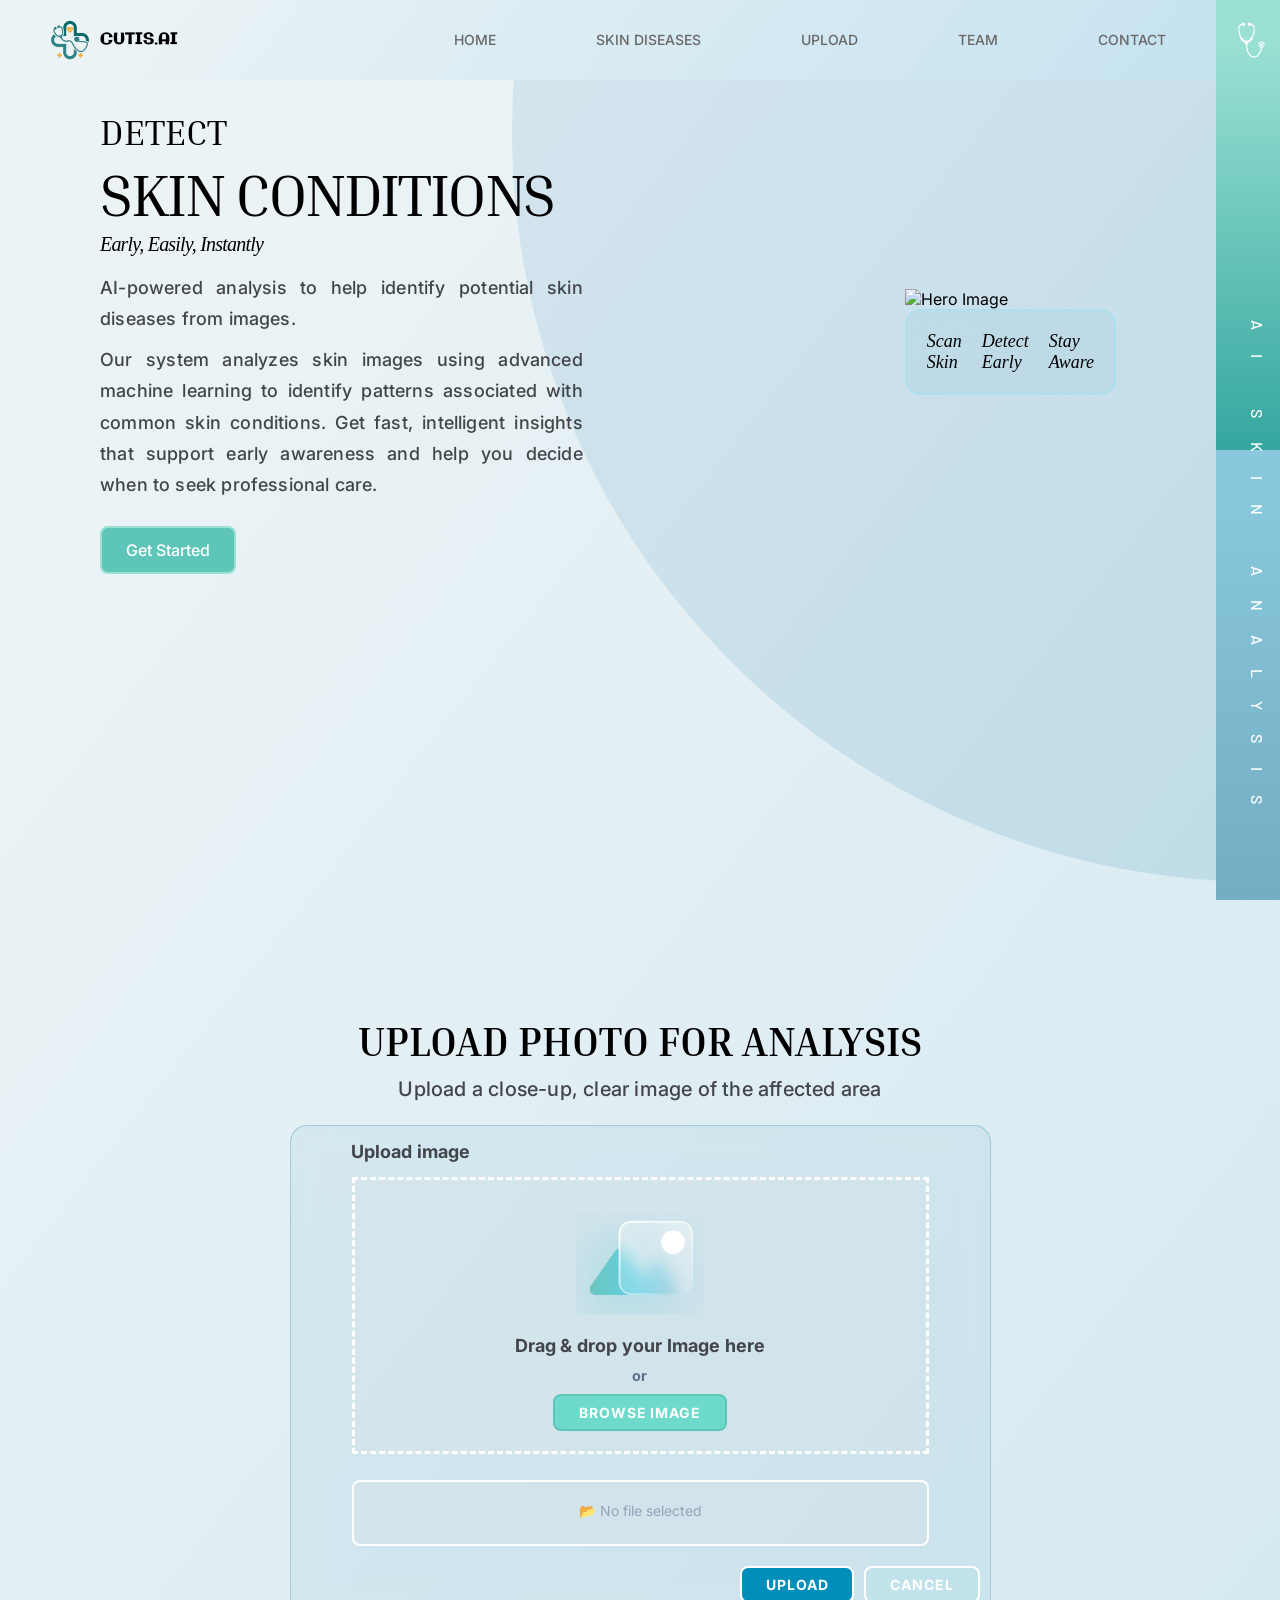
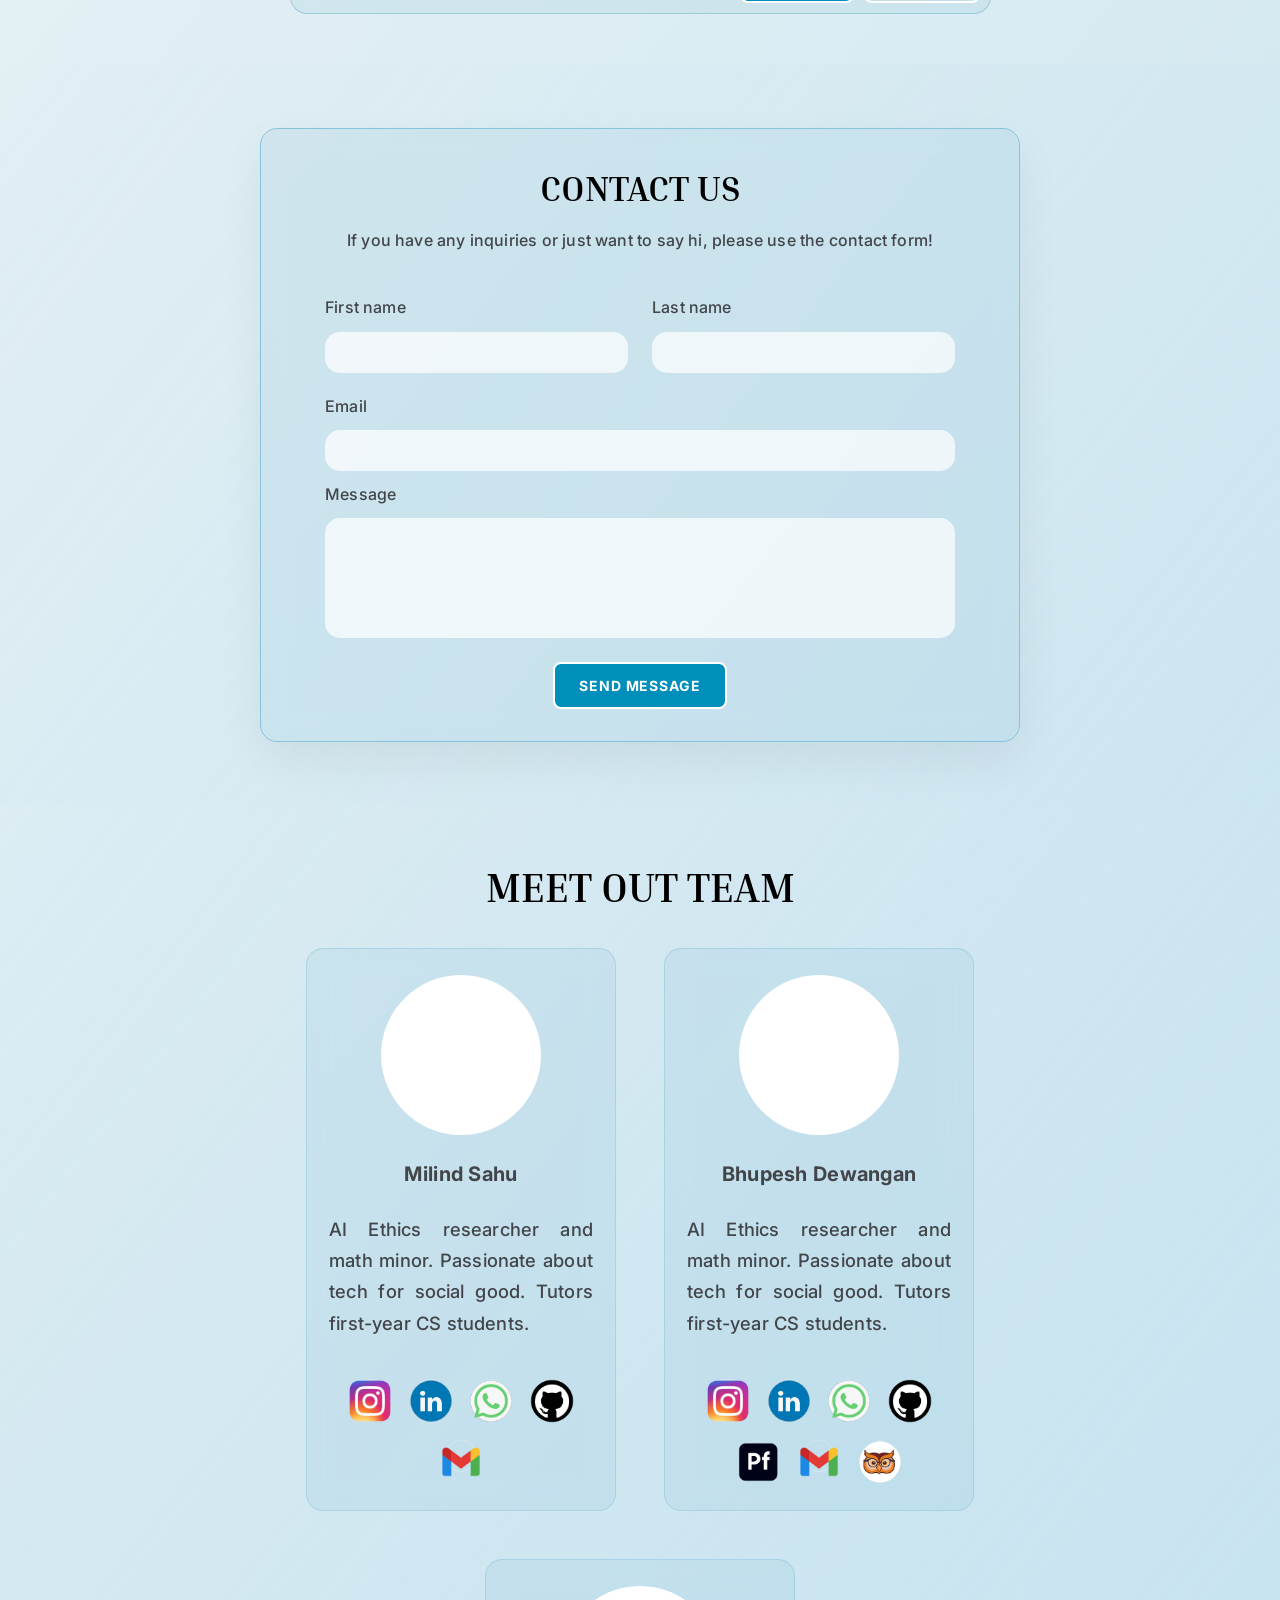
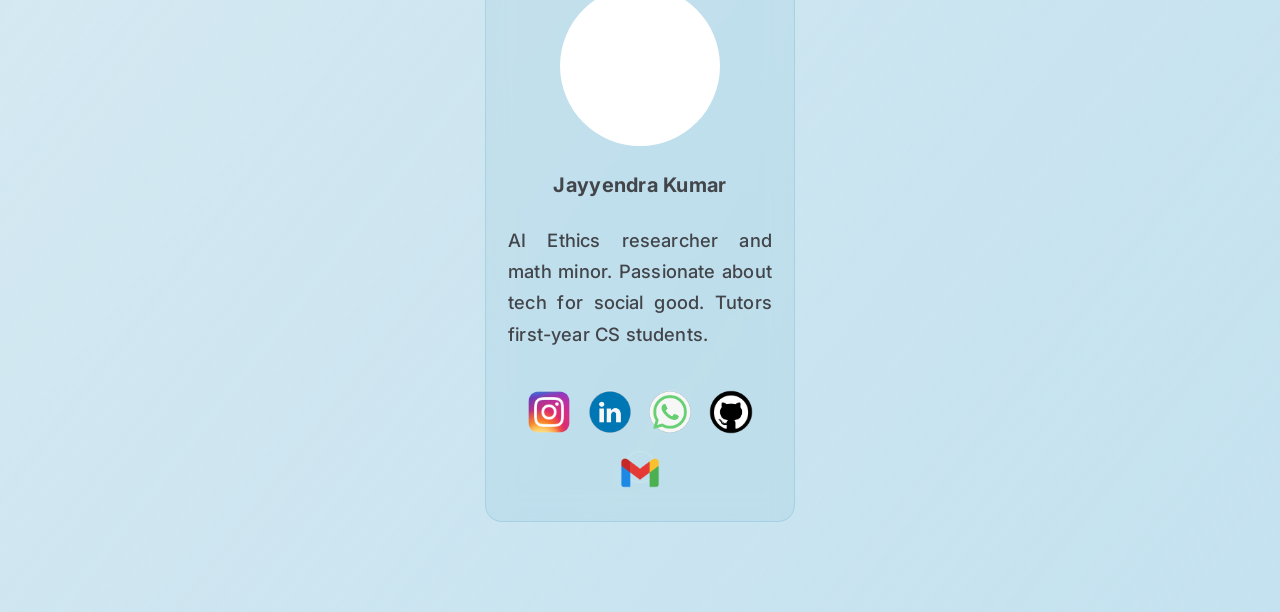
==== index.html @ e3ee4336 "Created Meet-our-Team Section" ====
<!doctype html>
<html lang="en">
  <head>
    <meta charset="UTF-8" />
    <meta name="viewport" content="width=device-width, initial-scale=1.0" />
    <link rel="stylesheet" href="style.css" />
    <link rel="icon" type="image/x-icon" href="images/logo.png" />
    <link rel="preconnect" href="https://fonts.googleapis.com" />
    <link rel="preconnect" href="https://fonts.gstatic.com" crossorigin />
    <link
      href="https://fonts.googleapis.com/css2?family=Barlow:ital,wght@0,100;0,200;0,300;0,400;0,500;0,600;0,700;0,800;0,900;1,100;1,200;1,300;1,400;1,500;1,600;1,700;1,800;1,900&family=Galindo&family=Inria+Serif:ital,wght@0,300;0,400;0,700;1,300;1,400;1,700&family=Inter:ital,opsz,wght@0,14..32,100..900;1,14..32,100..900&display=swap"
      rel="stylesheet"
    />
    <title>CUTIS.AI</title>
  </head>

  <body>
    <div class="bg">
      <div class="circle circle1"></div>
      <div class="circle circle2"></div>
    </div>
    <div class="topbar">
      <div class="logo">
        <img src="images/logo.png" alt="logo" class="logo-image" />
        <span class="title">CUTIS.AI</span>
      </div>
      <div class="nav-links">
        <a href="#">HOME</a>
        <a href="#">SKIN DISEASES</a>
        <a href="#upload">UPLOAD</a>
        <a href="#team">TEAM</a>
        <a href="#contact">CONTACT</a>
      </div>
    </div>
    <div class="hero-container">
      <div class="left">
        <div class="content">
          <div class="left-content">
            <div class="hero-text">
              <h1 class="detect-h1">DETECT</h1>
              <h1 class="skin-h1">SKIN CONDITIONS</h1>
              <p class="tag-line">Early, Easily, Instantly</p>
              <p class="intro-p">
                AI-powered analysis to help identify potential skin diseases
                from images.
              </p>
              <p class="desc-p">
                Our system analyzes skin images using advanced machine learning
                to identify patterns associated with common skin conditions. Get
                fast, intelligent insights that support early awareness and help
                you decide when to seek professional care.
              </p>
            </div>
            <button class="start-btn">Get Started</button>
          </div>
          <div class="content-right">
            <img
              src="images/Hero-Image.png"
              alt="Hero Image"
              class="hero-image"
            />
            <div class="label">
              <span>Scan Skin</span>
              <span>Detect Early</span>
              <span>Stay Aware</span>
            </div>
          </div>
        </div>
      </div>

      <div class="right">
        <div class="right-top"></div>
        <div class="right-bottom"></div>
        <img src="images/Doctors-logo.png" alt="Doctor Logo" />
        <p class="rotated-text">AI SKIN ANALYSIS</p>
      </div>
    </div>

    <div class="upload-box" id="upload">
      <h1>Upload Photo for Analysis</h1>
      <p>Upload a close-up, clear image of the affected area</p>
      <div class="upload-container">
        <div class="upload-text">Upload image</div>
        <div class="drop-zone" id="dropZone">
          <img
            src="images/upload-img-icon.png"
            alt="upload-svg"
            class="upload-img-icon"
          />
          <div class="drop-zone-title">Drag & drop your Image here</div>
          <div class="drop-zone-sub">or</div>
          <button class="browse-button" id="browseBtn" type="button">
            <span> BROWSE IMAGE </span>
          </button>
        </div>

        <!-- Dynamic file list with progress and actions (like File.png 30.07% style) -->
        <div class="file-upload-progress">
          <span class="empty-progress">📂 No files selected</span>
        </div>

        <!-- UPLOAD / CANCEL buttons row -->
        <div class="action-buttons">
          <button class="btn btn-primary" id="uploadBtn">UPLOAD</button>
          <button class="btn btn-secondary" id="cancelBtn">CANCEL</button>
        </div>
      </div>
    </div>

    <!-- Contact Us section -->
    <section class="contact-section" id="contact">
      <div class="contact-card">
        <h1 class="contact-title">CONTACT US</h1>
        <p class="contact-subtitle">
          If you have any inquiries or just want to say hi, please use the
          contact form!
        </p>

        <form class="contact-form">
          <div class="contact-row">
            <div class="contact-field">
              <label for="firstName">First name</label>
              <input
                id="firstName"
                name="firstName"
                type="text"
                autocomplete="given-name"
              />
            </div>
            <div class="contact-field">
              <label for="lastName">Last name</label>
              <input
                id="lastName"
                name="lastName"
                type="text"
                autocomplete="family-name"
              />
            </div>
          </div>

          <div class="contact-field">
            <label for="email">Email</label>
            <input id="email" name="email" type="email" autocomplete="email" />
          </div>

          <div class="contact-field">
            <label for="message">Message</label>
            <textarea id="message" name="message" rows="5"></textarea>
          </div>

          <button type="submit" class="send-message-btn">Send Message</button>
        </form>
      </div>
    </section>

    <!-- Meet Our Team section -->
    <section class="team-section" id="team">
      <h2 class="team-title">MEET OUT TEAM</h2>
      <div class="team-cards">
        <article class="team-card">
          <div class="team-avatar" aria-hidden="true"></div>
          <h3 class="team-name">Milind Sahu</h3>
          <p class="team-desc">
            AI Ethics researcher and math minor. Passionate about tech for
            social good. Tutors first-year CS students.
          </p>
          <div class="team-social-links">
            <a
              class="team-social-link"
              href="https://www.instagram.com/"
              target="_blank"
              rel="noopener noreferrer"
              aria-label="Instagram"
            >
              <img
                src="images/logos/insta.png"
                alt="Instagram Icon"
                class="social-icon"
              />
            </a>
            <a
              class="team-social-link"
              href="https://www.linkedin.com/"
              target="_blank"
              rel="noopener noreferrer"
              aria-label="LinkedIn"
            >
              <img
                src="images/logos/linkedin.png"
                alt="LinkedIn Icon"
                class="social-icon"
              />
            </a>
            <a
              class="team-social-link"
              href="https://example.com/"
              target="_blank"
              rel="noopener noreferrer"
              aria-label="Website"
            >
              <img
                src="images/logos/whatsApp.png"
                alt="whatsApp Icon"
                class="social-icon"
              />
            </a>

            <a
              class="team-social-link"
              href="https://example.com/"
              target="_blank"
              rel="noopener noreferrer"
              aria-label="Website"
            >
              <img
                src="images/logos/github.png"
                alt="GitHub Icon"
                class="social-icon"
              />
            </a>

            <a
              class="team-social-link"
              href="https://example.com/"
              target="_blank"
              rel="noopener noreferrer"
              aria-label="Website"
            >
              <img
                src="images/logos/mail.png"
                alt="Email Icon"
                class="social-icon"
              />
            </a>
          </div>
        </article>

        <article class="team-card">
          <div class="team-avatar" aria-hidden="true"></div>
          <h3 class="team-name">Bhupesh Dewangan</h3>
          <p class="team-desc">
            AI Ethics researcher and math minor. Passionate about tech for
            social good. Tutors first-year CS students.
          </p>
          <div class="team-social-links">
            <a
              class="team-social-link"
              href="https://www.instagram.com/"
              target="_blank"
              rel="noopener noreferrer"
              aria-label="Instagram"
            >
              <img
                src="images/logos/insta.png"
                alt="Instagram Icon"
                class="social-icon"
              />
            </a>
            <a
              class="team-social-link"
              href="https://www.linkedin.com/"
              target="_blank"
              rel="noopener noreferrer"
              aria-label="LinkedIn"
            >
              <img
                src="images/logos/linkedin.png"
                alt="LinkedIn Icon"
                class="social-icon"
              />
            </a>
            <a
              class="team-social-link"
              href="https://example.com/"
              target="_blank"
              rel="noopener noreferrer"
              aria-label="Website"
            >
              <img
                src="images/logos/whatsApp.png"
                alt="whatsApp Icon"
                class="social-icon"
              />
            </a>

            <a
              class="team-social-link"
              href="https://example.com/"
              target="_blank"
              rel="noopener noreferrer"
              aria-label="Website"
            >
              <img
                src="images/logos/github.png"
                alt="GitHub Icon"
                class="social-icon"
              />
            </a>

            <a
              class="team-social-link"
              href="https://example.com/"
              target="_blank"
              rel="noopener noreferrer"
              aria-label="Website"
            >
              <img
                src="images/logos/portfolio.png"
                alt="Email Icon"
                class="social-icon"
              />
            </a>

            <a
              class="team-social-link"
              href="https://example.com/"
              target="_blank"
              rel="noopener noreferrer"
              aria-label="Website"
            >
              <img
                src="images/logos/mail.png"
                alt="Email Icon"
                class="social-icon"
              />
            </a>

            <a
              class="team-social-link"
              href="https://example.com/"
              target="_blank"
              rel="noopener noreferrer"
              aria-label="Website"
            >
              <img
                src="images/logos/Codolio.png"
                alt="Email Icon"
                class="social-icon"
              />
            </a>
          </div>
        </article>

        <article class="team-card">
          <div class="team-avatar" aria-hidden="true"></div>
          <h3 class="team-name">Jayyendra Kumar</h3>
          <p class="team-desc">
            AI Ethics researcher and math minor. Passionate about tech for
            social good. Tutors first-year CS students.
          </p>
          <div class="team-social-links">
            <a
              class="team-social-link"
              href="https://www.instagram.com/"
              target="_blank"
              rel="noopener noreferrer"
              aria-label="Instagram"
            >
              <img
                src="images/logos/insta.png"
                alt="Instagram Icon"
                class="social-icon"
              />
            </a>
            <a
              class="team-social-link"
              href="https://www.linkedin.com/"
              target="_blank"
              rel="noopener noreferrer"
              aria-label="LinkedIn"
            >
              <img
                src="images/logos/linkedin.png"
                alt="LinkedIn Icon"
                class="social-icon"
              />
            </a>
            <a
              class="team-social-link"
              href="https://example.com/"
              target="_blank"
              rel="noopener noreferrer"
              aria-label="Website"
            >
              <img
                src="images/logos/whatsApp.png"
                alt="whatsApp Icon"
                class="social-icon"
              />
            </a>

            <a
              class="team-social-link"
              href="https://example.com/"
              target="_blank"
              rel="noopener noreferrer"
              aria-label="Website"
            >
              <img
                src="images/logos/github.png"
                alt="GitHub Icon"
                class="social-icon"
              />
            </a>

            <a
              class="team-social-link"
              href="https://example.com/"
              target="_blank"
              rel="noopener noreferrer"
              aria-label="Website"
            >
              <img
                src="images/logos/mail.png"
                alt="Email Icon"
                class="social-icon"
              />
            </a>
          </div>
        </article>
      </div>
    </section>

    <script src="script.js"></script>
  </body>
</html>
---- style.css ----
* {
  margin: 0;
  padding: 0;
  box-sizing: border-box;
}

body {
  font-family: "Inter", sans-serif;
  overflow-x: hidden;
  background: #ebf3f5;
  background: linear-gradient(128deg, #ebf3f5 10%, #c5e2f0 100%);
}

.hero-container {
  position: relative;
  width: 100vw;
  height: auto;
  min-height: 100vh;
  overflow: visible;
}

.left {
  width: 95%;
}

.right {
  top: 0;
  right: 0;
  width: 5%;
  height: 100%;
  display: flex;
  flex-direction: column;
  align-items: center;

  position: fixed;
  z-index: 9;
}

.right img {
  position: absolute;
  top: 0;
  right: 0;
  width: 60%;
  height: auto;
  display: block;
  margin-top: 20px;
  margin-left: -10px;
  margin-right: 10px;
}

.right-top {
  height: 50%;
  width: 100%;
  background: linear-gradient(#9ae0d3 10%, #35a7a0 100%);
}

.right-bottom {
  height: 50%;
  width: 100%;
  background: linear-gradient(#89c8dd 10%, #73adc1 100%);
}

.topbar {
  display: flex;
  justify-content: space-between;
  align-items: center;
  padding: 20px 50px;
  position: sticky;
  top: 0;
  background: linear-gradient(128deg, #ebf3f5 10%, #c5e2f0 100%);
  z-index: 8;
  width: 95%;
}

.logo {
  display: flex;
  align-items: center;
}

.logo-image {
  width: 40px;
}

.title {
  font-family: "Galindo";
  font-size: 16px;
  color: #000000;
  margin-left: 10px;
}

.nav-links {
  display: flex;
  gap: 100px;
}

.nav-links a {
  font-family: "Inter";
  font-weight: 500;
  text-decoration: none;
  color: #686868;
  font-size: 14px;
}

.nav-links a:hover {
  color: #000000;
}

.content {
  display: flex;
  align-items: center;
  justify-content: space-around;
  padding: 30px 100px;
  height: 100%;
  width: 100%;
}

.hero-text {
  max-width: 60%;
}

.hero-text h1 {
  font-family: "Inria Serif", serif;
  color: #000000;
  margin-bottom: 4px;
}

.detect-h1 {
  font-size: 36px;
  font-style: normal;
  font-weight: 500;
  letter-spacing: 2%;
}

.skin-h1 {
  font-size: 60px;
  font-weight: 400;
  font-style: normal;
  color: #000000;
  letter-spacing: -0.04em;
}

.tag-line {
  font-family: "Times New Roman", Times, serif;
  font-style: italic;
  letter-spacing: -0.04em;
  font-weight: 400;
  color: #000000;
  font-size: 20px;
  margin-bottom: 16px;
}

.intro-p {
  color: #42454a;
  font-family: "Inter";
  font-size: 18px;
  letter-spacing: 0.01em;
  text-align: justify;
  font-weight: 500;
  margin-bottom: 10px;
  line-height: 31.2px;
}

.desc-p {
  color: #42454a;
  font-family: "Inter";
  font-size: 18px;
  letter-spacing: 0.01em;
  text-align: justify;
  font-weight: 500;
  line-height: 31.2px;
}

.start-btn {
  display: inline-block;
  padding: 12px 24px;
  background-color: #5ec6b8;
  color: #fff;
  font-family: "Inter";
  font-size: 16px;
  font-weight: 500;
  border-radius: 8px;
  cursor: pointer;
  margin-top: 26px;
  border: #9ae0d3 2px solid;
}

.start-btn:hover {
  background-color: #4db0a3;
}

.hero-image {
  width: 400px;
  height: auto;
}

.rotated-text {
  position: absolute;
  bottom: 7%;
  transform: rotate(90deg) translate(-50%, -50%);
  transform-origin: center;
  font-family: "Barlow";
  transform-origin: center;
  letter-spacing: 1.5em;
  font-size: 16px;
  font-weight: 500;
  color: #ffffff;
  line-height: auto;
  white-space: nowrap;
  overflow: visible;
}

.bg {
  position: relative;
  height: 100vh;
  overflow: hidden;
  position: fixed;
  inset: 0;
  z-index: -1;
}

.circle {
  position: absolute;
  border-radius: 50%;
  background: linear-gradient(128deg, #d8e6ef 10%, #b4d8e4 100%);
  backdrop-filter: blur(10px);
}

.circle1 {
  width: 1500px;
  height: 1500px;
  bottom: 2%;
  left: 40%;
}

.circle2 {
  width: 500px;
  height: 500px;
  bottom: -60%;
  left: 5%;
}

.label {
  display: flex;
  align-items: center;
  justify-content: space-between;
  gap: 20px;

  background-color: rgba(125, 185, 206, 0.15);
  border: 2px solid rgba(142, 231, 255, 0.36);
  border-radius: 16px;
  backdrop-filter: blur(20px);
  padding: 20px;
}

.label span {
  font-family: "Times New Roman", Times, serif;
  font-size: 18px;
  color: #000000;
  font-weight: 500;
  font-style: italic;
}

.upload-box {
  display: flex;
  flex-direction: column;
  align-items: center;
  justify-content: center;
  padding: 50px;
  gap: 20px;
}

.upload-box h1 {
  color: #000;
  text-align: center;
  font-family: "Inria Serif";
  font-size: 2.5rem;
  font-style: normal;
  font-weight: 700;
  line-height: 1.49669rem;
  /* 59.867% */
  text-transform: uppercase;
}

.upload-box p {
  color: #42454a;
  font-family: "Inter";
  font-size: 1.25rem;
  font-style: normal;
  font-weight: 500;
  line-height: 1.95225rem;
  /* 156.181% */
  letter-spacing: 0.0125rem;
}

.upload-container {
  border-radius: 1.06944rem;
  border: 1px solid #99c6d4e4;
  background: rgba(125, 185, 206, 0.15);
  backdrop-filter: blur(13.058648109436035px);
  width: 43.8125rem;
  display: flex;
  flex-direction: column;
  justify-content: start;
  padding: 10px auto 10px;
  cursor: pointer;
  gap: 10px;
  padding: 10px;
}

.upload-text {
  color: #42454a;
  font-family: Inter;
  font-size: 1.125rem;
  font-style: normal;
  font-weight: 700;
  line-height: 1.95225rem;
  /* 173.535% */
  letter-spacing: 0.01125rem;
  margin-left: 50px;
}

/* DROP ZONE – (drag & drop image area) */
.drop-zone {
  border: 3px dashed #fff;
  background: rgba(217, 217, 217, 0.2);
  width: 36.0625rem;
  gap: 6px;
  display: flex;
  align-items: center;
  justify-content: center;
  flex-direction: column;
  margin-left: auto;
  margin-right: auto;
  padding: 20px;
}

.drop-zone.drag-over {
  background: rgba(217, 217, 217, 0.4);
  border-color: #5ec6b8;
}

.upload-img-icon {
  width: 8rem;
  height: 8rem;
}

.drop-zone-title {
  color: #42454a;
  text-align: center;
  font-family: Inter;
  font-size: 1.125rem;
  font-style: normal;
  font-weight: 700;
  line-height: 1.5rem;
  /* 133.333% */
  letter-spacing: 0.01125rem;
}

.drop-zone-sub {
  font-size: 0.9rem;
  color: #5e6f8d;
  text-align: center;
  font-family: Inter;
  font-style: normal;
  font-weight: 700;
  line-height: 1.5rem;
  /* 133.333% */
  letter-spacing: 0.01125rem;
}

.browse-button {
  border-radius: 0.5rem;
  border: 2px solid #5ec6b8;
  background: #6edacb;
  padding: 0.5rem 1.5rem;
  color: #fff;
  text-align: center;
  font-family: Inter;
  font-size: 0.875rem;
  font-style: normal;
  font-weight: 700;
  line-height: normal;
  letter-spacing: 0.0525rem;
  text-transform: uppercase;
}

.browse-button:hover {
  background: #5ec6b8;
  border-color: #4db0a3;
}

/* hidden file input */
#fileInput {
  display: none;
}

/* file list & progress area (inspired by File.png 30.07% layout) */
.file-list {
  border-radius: 0.5rem;
  border: 2px solid #fff;
  background: rgba(217, 217, 217, 0.2);
}

.btn-secondary {
  border-radius: 0.5rem;
  border: 2px solid #fff;
  background: rgba(110, 218, 203, 0.1);
  color: #fff;
  padding: 0.5rem 1.5rem;
  text-align: center;
  font-family: Inter;
  font-size: 0.875rem;
  font-style: normal;
  font-weight: 700;
  line-height: normal;
  letter-spacing: 0.0525rem;
  text-transform: uppercase;
}

.btn-secondary:hover {
  background: rgba(110, 218, 203, 0.2);
}

.btn-primary {
  border-radius: 0.5rem;
  border: 2px solid #fff;
  background: #008fbb;
  color: #fff;
  text-align: center;
  font-family: Inter;
  font-size: 0.875rem;
  font-style: normal;
  font-weight: 700;
  line-height: normal;
  letter-spacing: 0.0525rem;
  text-transform: uppercase;
  padding: 0.5rem 1.5rem;
}

.btn-primary:hover {
  background: #0079a3;
}

.action-buttons {
  display: flex;
  gap: 10px;
  justify-content: flex-end;
  margin-top: 10px;
}

.file-upload-progress {
  border-radius: 0.5rem;
  border: 2px solid #fff;
  background: rgba(217, 217, 217, 0.2);
  width: 36.0625rem;
  min-height: 4.125rem;
  height: auto;
  margin-left: auto;
  margin-right: auto;
  padding: 20px;
}

.file-upload-progress {
  margin-top: 1rem;
}

/* File list container - single file only */
.file-list {
  display: flex;
  flex-direction: column;
  gap: 0.75rem;
}

/* Individual file item - matches the reference design */
.file-item {
  background: rgba(217, 217, 217, 0.2);
  border-radius: 1rem;
  transition: all 0.2s ease;
  box-shadow: 0 1px 3px rgba(0, 0, 0, 0.03);
}

.file-item:hover {
  border-color: #cbdff5;
  box-shadow: 0 2px 8px rgba(0, 0, 0, 0.05);
}

/* File info row */
.file-info {
  display: flex;
  align-items: center;
  gap: 0.5rem;
}

/* File details wrapper */
.file-details {
  flex: 1;
  min-width: 0;
}

/* File name styling */
.file-name {
  font-weight: 600;
  font-size: 0.9375rem;
  color: #1e293b;
  margin-bottom: 0.5rem;
  white-space: nowrap;
  overflow: hidden;
  text-overflow: ellipsis;
  font-family: "Inter", monospace;
}

/* Progress wrapper - shows bar and percentage */
.progress-wrapper {
  display: flex;
  align-items: center;
  gap: 0.75rem;
}

/* Progress bar background */
.progress-bar-bg {
  flex: 1;
  height: 8px;
  background: #eef2f8;
  border-radius: 20px;
  overflow: hidden;
}

/* Progress fill - animated */
.progress-fill {
  height: 100%;
  background: linear-gradient(90deg, #3b82f6, #60a5fa);
  border-radius: 20px;
  width: 0%;
  transition: width 0.3s cubic-bezier(0.4, 0, 0.2, 1);
  position: relative;
}

/* Shimmer animation for active uploads */
.progress-fill.uploading {
  background: linear-gradient(90deg, #3b82f6 0%, #60a5fa 45%, #3b82f6 100%);
  background-size: 200% 100%;
  animation: shimmer 1.2s ease-in-out infinite;
}

@keyframes shimmer {
  0% {
    background-position: 200% 0;
  }

  100% {
    background-position: -200% 0;
  }
}

/* Percentage text - matches "30.07%" style */
.progress-percent {
  font-size: 0.8125rem;
  font-weight: 600;
  font-family: "Inter", monospace;
  color: #3b82f6;
  min-width: 58px;
  text-align: right;
  letter-spacing: 0.3px;
}

/* Completed status - green */
.progress-percent.completed {
  color: #10b981;
}

/* Error status */
.progress-percent.error {
  color: #ef4444;
}

/* Status icon */
.file-status-icon {
  width: 28px;
  text-align: center;
  font-size: 1.125rem;
  flex-shrink: 0;
}

/* File size and additional info */
.file-meta {
  display: flex;
  gap: 0.75rem;
  margin-top: 0.5rem;
  font-size: 0.7rem;
  color: #94a3b8;
}

.file-size {
  display: inline-flex;
  align-items: center;
  gap: 0.25rem;
}

/* Empty state styling */
.empty-progress {
  display: flex;
  align-items: center;
  justify-content: center;
  color: #94a3b8;
  font-size: 0.875rem;
  font-family: "Inter", monospace;
}

@keyframes slideIn {
  from {
    transform: translateX(100%);
    opacity: 0;
  }

  to {
    transform: translateX(0);
    opacity: 1;
  }
}

/* Contact Us section */
.contact-section {
  width: 100%;
  padding: 4rem 0;
  background: linear-gradient(
    128deg,
    rgba(235, 243, 245, 0) 0%,
    rgba(197, 226, 240, 0.25) 100%
  );
}

.contact-card {
  width: min(760px, 80vw);
  margin: 0 auto;
  padding: 3rem 4rem 2rem;

  border-radius: 1.06944rem;
  border: 1px solid #86c4d9;
  background: rgba(125, 185, 206, 0.15);
  backdrop-filter: blur(12px);
  box-shadow: 0 18px 45px rgba(0, 0, 0, 0.06);

  display: flex;
  flex-direction: column;
  align-items: center;
  justify-content: center;
}

.contact-title {
  color: #000;
  text-align: center;
  font-family: "Inria Serif";
  font-size: 2.2rem;
  font-style: normal;
  font-weight: 700;
  line-height: 1.49669rem; /* 59.867% */
  text-transform: uppercase;
  margin-bottom: 1.5rem;
}

.contact-subtitle {
  color: #42454a;
  text-align: center;
  font-family: Inter;
  font-size: 1rem;
  font-style: normal;
  font-weight: 500;
  line-height: 1.95225rem; /* 170% */
  letter-spacing: 0.0115rem;
  margin-bottom: 28px;
}

.contact-form {
  width: 100%;
}

.contact-row {
  display: flex;
  gap: 24px;
  margin-bottom: 18px;
}

.contact-field {
  flex: 1;
  display: flex;
  flex-direction: column;
  gap: 0.5rem;
  margin-top: 0.5rem;
}

.contact-field label {
  color: #42454a;
  text-align: justify;
  font-family: Inter;
  font-size: 1rem;
  font-style: normal;
  font-weight: 500;
  line-height: 1.95225rem; /* 170% */
  letter-spacing: 0.0115rem;
}

.contact-field input,
.contact-field textarea {
  width: 100%;
  border: none;
  outline: none;
  padding: 12px 14px;
  font-family: "Inter", sans-serif;
  font-size: 14px;
  color: #111827;
  border-radius: 0.9375rem;
  background: rgba(255, 255, 255, 0.7);
}

.contact-field input:focus,
.contact-field textarea:focus {
  box-shadow: 0 0 0 3px rgba(94, 198, 184, 0.25);
}

.contact-field textarea {
  resize: none;
  min-height: 120px;
  padding-top: 14px;
}

@media (max-width: 640px) {
  .contact-card {
    padding: 28px 18px;
  }

  .contact-row {
    flex-direction: column;
    gap: 18px;
  }
}

.send-message-btn {
  display: block;
  width: fit-content;
  border-radius: 0.5rem;
  border: 2px solid #fff;
  background: #008fbb;
  color: #fff;
  text-align: center;
  font-family: Inter;
  font-size: 0.875rem;
  font-style: normal;
  font-weight: 700;
  line-height: normal;
  letter-spacing: 0.0525rem;
  text-transform: uppercase;
  padding: 0.8rem 1.5rem;

  margin: 1.5rem auto 0;
}

/* Meet Our Team section */
.team-section {
  width: 100%;
  padding: 70px 20px 90px;
  background: linear-gradient(
    128deg,
    rgba(235, 243, 245, 0) 0%,
    rgba(197, 226, 240, 0.35) 100%
  );
}

.team-title {
  margin-bottom: 3rem;
  color: #000;
  text-align: center;
  font-family: "Inria Serif";
  font-size: 2.5rem;
  font-style: normal;
  font-weight: 700;
  line-height: 1.49669rem;
  text-transform: uppercase;
}

.team-cards {
  max-width: 80vw;
  height: auto;
  margin: 0 auto;
  display: flex;
  align-items: stretch;
  justify-content: center;
  gap: 3rem;
  flex-wrap: wrap;
}

.team-card {
  width: min(310px, 100vw);
  padding: 26px 22px 22px;
  display: flex;
  flex-direction: column;
  align-items: center;
  text-align: center;
  min-height: 360px;
  gap: 1.5rem;
  border-radius: 1.06944rem;
  border: 1.5px solid rgba(134, 196, 217, 0.45);
  background: rgba(125, 185, 206, 0.15);
  backdrop-filter: blur(13.058648109436035px);
}

.team-avatar {
  width: 10rem;
  height: 10rem;
  background: #ffffff;
  border-radius: 50%;
}

.team-name {
  color: #42454a;
  text-align: center;
  font-family: Inter;
  font-size: 1.25rem;
  font-style: normal;
  font-weight: 700;
  line-height: 1.95225rem; /* 111.558% */
  letter-spacing: 0.0175rem;
}

.team-desc {
  color: #42454a;
  text-align: justify;
  font-family: Inter;
  font-size: 1.14838rem;
  font-style: normal;
  font-weight: 500;
  line-height: 1.95225rem; /* 170% */
  letter-spacing: 0.0115rem;
}

.team-social-links {
  margin-top: auto;
  padding: 1rem;
  display: flex;
  gap: 1.8rem;
  justify-content: center;
  flex-wrap: wrap;
}

.team-social-link {
  width: 2rem;
  height: 2rem;
  border-radius: 50%;
  box-shadow: 0 0 0 1px rgba(255, 255, 255, 0.2) inset;
  display: flex;
  align-items: center;
  justify-content: center;
  text-decoration: none;
  flex-wrap: wrap;
  transition:
    transform 0.15s ease,
    box-shadow 0.15s ease;
}

.team-social-link img {
  width: 2.75rem;
  height: 2.75rem;
  fill: #008fbb;
}

.team-social-link:hover {
  transform: translateY(-1px);
  box-shadow:
    0 0 0 1px rgba(0, 143, 187, 0.25) inset,
    0 8px 18px rgba(0, 0, 0, 0.06);
}

@media (max-width: 720px) {
  .team-cards {
    gap: 18px;
  }

  .team-title {
    font-size: 26px;
    margin-bottom: 24px;
  }
}
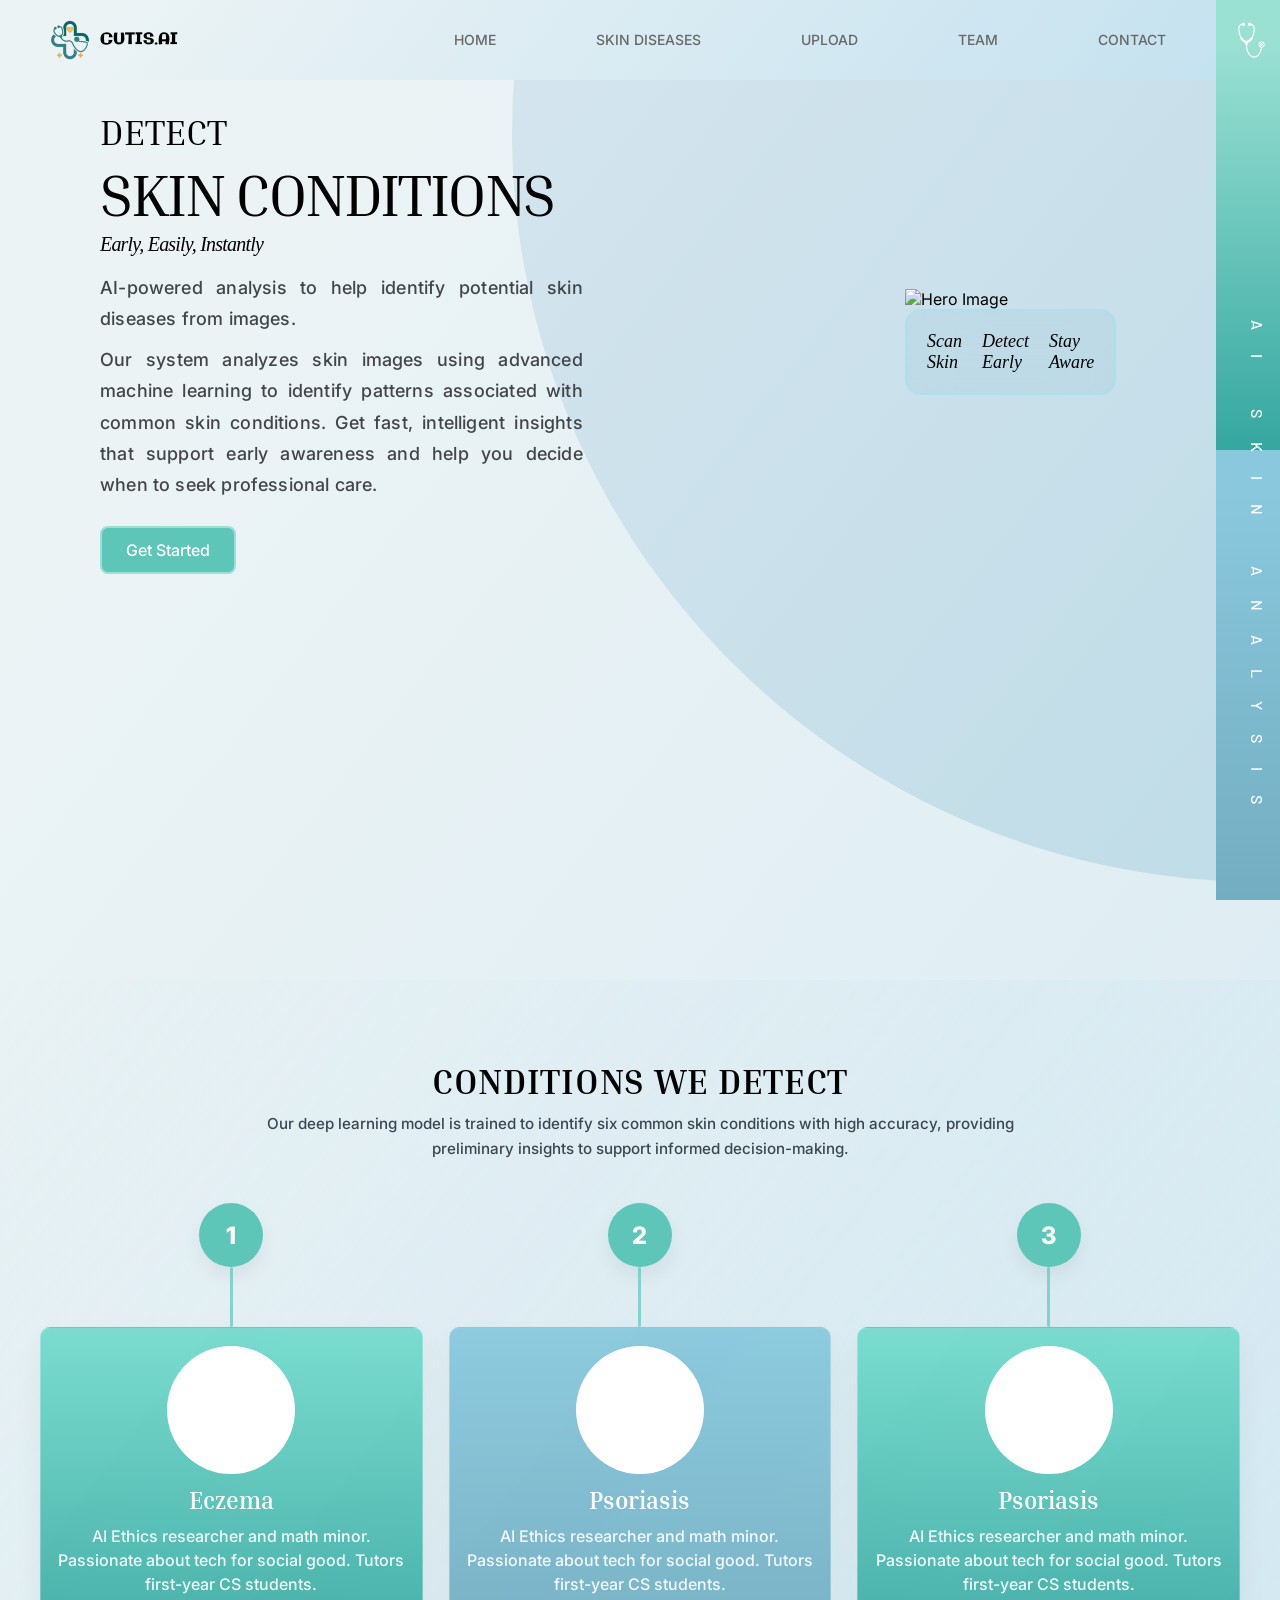
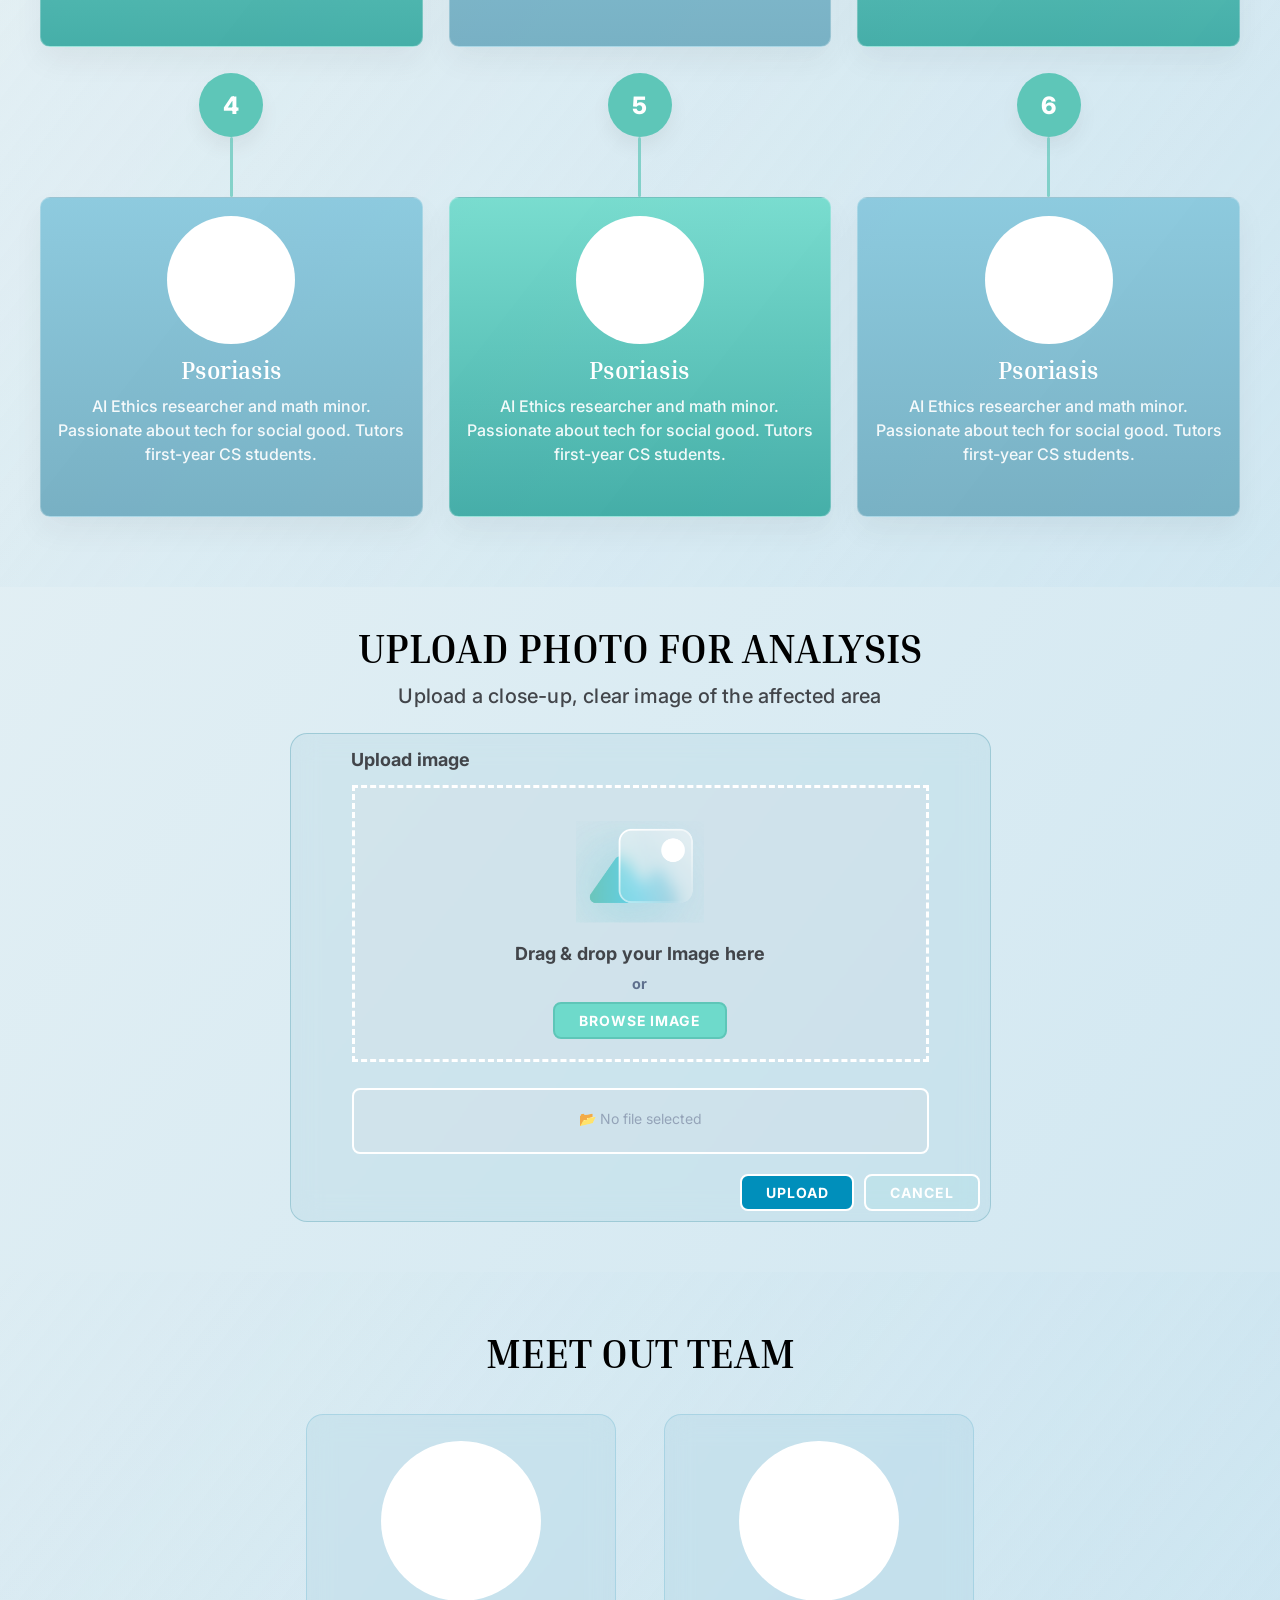
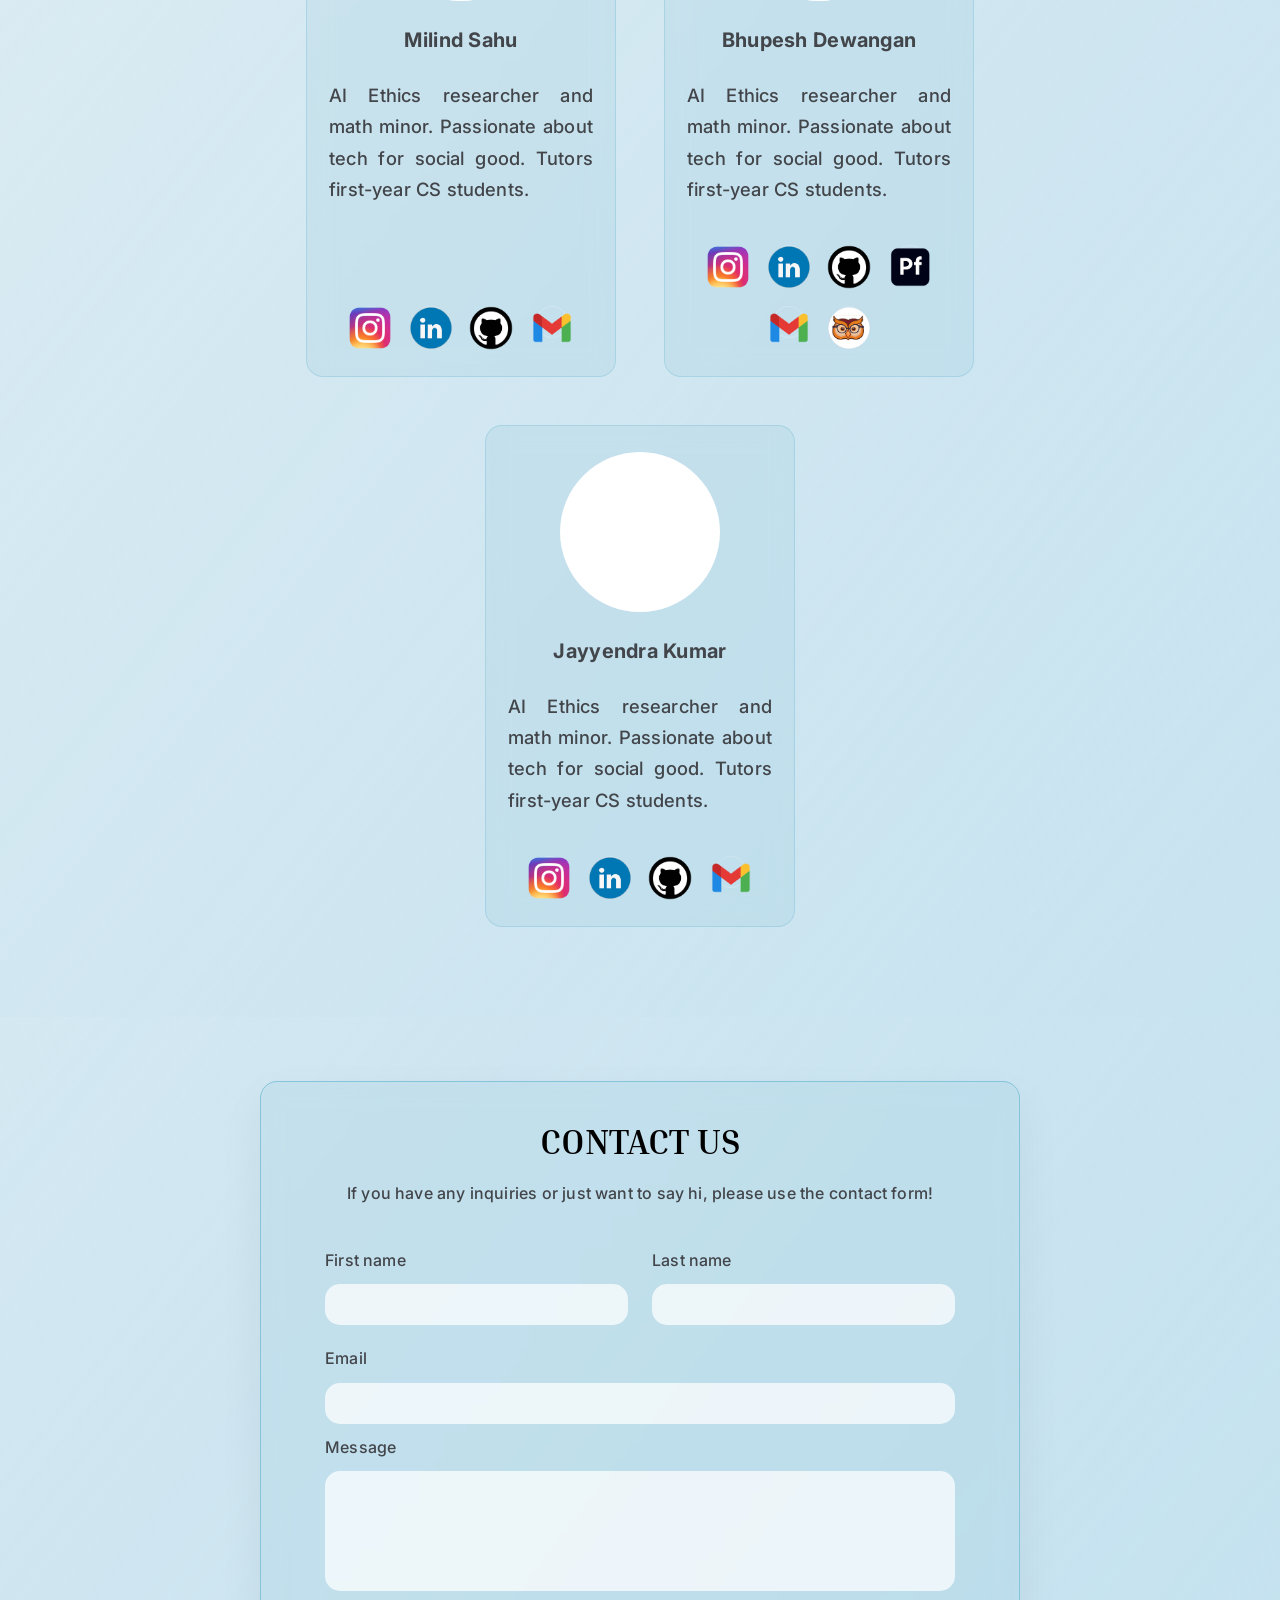
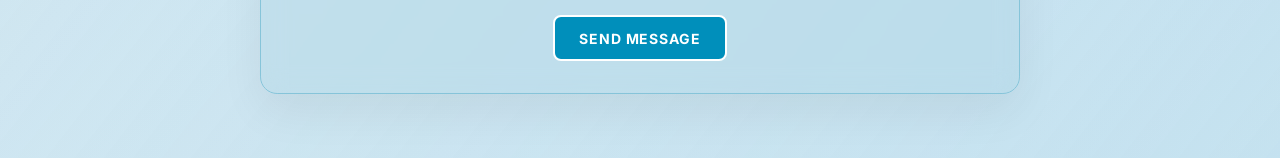
==== commit dc307652: "Created Condition-we-detect Section" ====
--- a/index.html
+++ b/index.html
@@ -4,6 +4,7 @@
     <meta charset="UTF-8" />
     <meta name="viewport" content="width=device-width, initial-scale=1.0" />
     <link rel="stylesheet" href="style.css" />
+    <link rel="stylesheet" href="conditions.css" />
     <link rel="icon" type="image/x-icon" href="images/logo.png" />
     <link rel="preconnect" href="https://fonts.googleapis.com" />
     <link rel="preconnect" href="https://fonts.gstatic.com" crossorigin />
@@ -26,7 +27,7 @@
       </div>
       <div class="nav-links">
         <a href="#">HOME</a>
-        <a href="#">SKIN DISEASES</a>
+        <a href="#conditions">SKIN DISEASES</a>
         <a href="#upload">UPLOAD</a>
         <a href="#team">TEAM</a>
         <a href="#contact">CONTACT</a>
@@ -76,6 +77,108 @@
       </div>
     </div>
 
+    <!-- Conditions we detect -->
+    <section class="conditions-section" id="conditions">
+      <h2 class="conditions-title">CONDITIONS WE DETECT</h2>
+      <p class="conditions-subtitle">
+        Our deep learning model is trained to identify six common skin
+        conditions with high accuracy, providing preliminary insights to support
+        informed decision-making.
+      </p>
+
+      <div class="conditions-timeline" aria-label="Conditions timeline">
+        <article class="condition-card condition-top">
+          <div class="condition-badge" aria-hidden="true">
+            <span class="condition-number">1</span>
+            <span class="condition-line"></span>
+          </div>
+          <div class="condition-panel condition-green">
+            <div class="condition-avatar" aria-hidden="true"></div>
+            <h3 class="condition-name">Eczema</h3>
+            <p class="condition-desc">
+              AI Ethics researcher and math minor. Passionate about tech for
+              social good. Tutors first-year CS students.
+            </p>
+          </div>
+        </article>
+
+        <article class="condition-card condition-bottom">
+          <div class="condition-badge" aria-hidden="true">
+            <span class="condition-number">2</span>
+            <span class="condition-line"></span>
+          </div>
+          <div class="condition-panel condition-blue">
+            <div class="condition-avatar" aria-hidden="true"></div>
+            <h3 class="condition-name">Psoriasis</h3>
+            <p class="condition-desc">
+              AI Ethics researcher and math minor. Passionate about tech for
+              social good. Tutors first-year CS students.
+            </p>
+          </div>
+        </article>
+
+        <article class="condition-card condition-top">
+          <div class="condition-badge" aria-hidden="true">
+            <span class="condition-number">3</span>
+            <span class="condition-line"></span>
+          </div>
+          <div class="condition-panel condition-green">
+            <div class="condition-avatar" aria-hidden="true"></div>
+            <h3 class="condition-name">Psoriasis</h3>
+            <p class="condition-desc">
+              AI Ethics researcher and math minor. Passionate about tech for
+              social good. Tutors first-year CS students.
+            </p>
+          </div>
+        </article>
+
+        <article class="condition-card condition-bottom">
+          <div class="condition-badge" aria-hidden="true">
+            <span class="condition-number">4</span>
+            <span class="condition-line"></span>
+          </div>
+          <div class="condition-panel condition-blue">
+            <div class="condition-avatar" aria-hidden="true"></div>
+            <h3 class="condition-name">Psoriasis</h3>
+            <p class="condition-desc">
+              AI Ethics researcher and math minor. Passionate about tech for
+              social good. Tutors first-year CS students.
+            </p>
+          </div>
+        </article>
+
+        <article class="condition-card condition-top">
+          <div class="condition-badge" aria-hidden="true">
+            <span class="condition-number">5</span>
+            <span class="condition-line"></span>
+          </div>
+          <div class="condition-panel condition-green">
+            <div class="condition-avatar" aria-hidden="true"></div>
+            <h3 class="condition-name">Psoriasis</h3>
+            <p class="condition-desc">
+              AI Ethics researcher and math minor. Passionate about tech for
+              social good. Tutors first-year CS students.
+            </p>
+          </div>
+        </article>
+
+        <article class="condition-card condition-bottom">
+          <div class="condition-badge" aria-hidden="true">
+            <span class="condition-number">6</span>
+            <span class="condition-line"></span>
+          </div>
+          <div class="condition-panel condition-blue">
+            <div class="condition-avatar" aria-hidden="true"></div>
+            <h3 class="condition-name">Psoriasis</h3>
+            <p class="condition-desc">
+              AI Ethics researcher and math minor. Passionate about tech for
+              social good. Tutors first-year CS students.
+            </p>
+          </div>
+        </article>
+      </div>
+    </section>
+
     <div class="upload-box" id="upload">
       <h1>Upload Photo for Analysis</h1>
       <p>Upload a close-up, clear image of the affected area</p>
@@ -107,52 +210,6 @@
       </div>
     </div>
 
-    <!-- Contact Us section -->
-    <section class="contact-section" id="contact">
-      <div class="contact-card">
-        <h1 class="contact-title">CONTACT US</h1>
-        <p class="contact-subtitle">
-          If you have any inquiries or just want to say hi, please use the
-          contact form!
-        </p>
-
-        <form class="contact-form">
-          <div class="contact-row">
-            <div class="contact-field">
-              <label for="firstName">First name</label>
-              <input
-                id="firstName"
-                name="firstName"
-                type="text"
-                autocomplete="given-name"
-              />
-            </div>
-            <div class="contact-field">
-              <label for="lastName">Last name</label>
-              <input
-                id="lastName"
-                name="lastName"
-                type="text"
-                autocomplete="family-name"
-              />
-            </div>
-          </div>
-
-          <div class="contact-field">
-            <label for="email">Email</label>
-            <input id="email" name="email" type="email" autocomplete="email" />
-          </div>
-
-          <div class="contact-field">
-            <label for="message">Message</label>
-            <textarea id="message" name="message" rows="5"></textarea>
-          </div>
-
-          <button type="submit" class="send-message-btn">Send Message</button>
-        </form>
-      </div>
-    </section>
-
     <!-- Meet Our Team section -->
     <section class="team-section" id="team">
       <h2 class="team-title">MEET OUT TEAM</h2>
@@ -191,19 +248,6 @@
                 class="social-icon"
               />
             </a>
-            <a
-              class="team-social-link"
-              href="https://example.com/"
-              target="_blank"
-              rel="noopener noreferrer"
-              aria-label="Website"
-            >
-              <img
-                src="images/logos/whatsApp.png"
-                alt="whatsApp Icon"
-                class="social-icon"
-              />
-            </a>
 
             <a
               class="team-social-link"
@@ -277,20 +321,6 @@
               aria-label="Website"
             >
               <img
-                src="images/logos/whatsApp.png"
-                alt="whatsApp Icon"
-                class="social-icon"
-              />
-            </a>
-
-            <a
-              class="team-social-link"
-              href="https://example.com/"
-              target="_blank"
-              rel="noopener noreferrer"
-              aria-label="Website"
-            >
-              <img
                 src="images/logos/github.png"
                 alt="GitHub Icon"
                 class="social-icon"
@@ -383,20 +413,6 @@
               aria-label="Website"
             >
               <img
-                src="images/logos/whatsApp.png"
-                alt="whatsApp Icon"
-                class="social-icon"
-              />
-            </a>
-
-            <a
-              class="team-social-link"
-              href="https://example.com/"
-              target="_blank"
-              rel="noopener noreferrer"
-              aria-label="Website"
-            >
-              <img
                 src="images/logos/github.png"
                 alt="GitHub Icon"
                 class="social-icon"
@@ -418,6 +434,52 @@
             </a>
           </div>
         </article>
+      </div>
+    </section>
+
+    <!-- Contact Us section -->
+    <section class="contact-section" id="contact">
+      <div class="contact-card">
+        <h1 class="contact-title">CONTACT US</h1>
+        <p class="contact-subtitle">
+          If you have any inquiries or just want to say hi, please use the
+          contact form!
+        </p>
+
+        <form class="contact-form">
+          <div class="contact-row">
+            <div class="contact-field">
+              <label for="firstName">First name</label>
+              <input
+                id="firstName"
+                name="firstName"
+                type="text"
+                autocomplete="given-name"
+              />
+            </div>
+            <div class="contact-field">
+              <label for="lastName">Last name</label>
+              <input
+                id="lastName"
+                name="lastName"
+                type="text"
+                autocomplete="family-name"
+              />
+            </div>
+          </div>
+
+          <div class="contact-field">
+            <label for="email">Email</label>
+            <input id="email" name="email" type="email" autocomplete="email" />
+          </div>
+
+          <div class="contact-field">
+            <label for="message">Message</label>
+            <textarea id="message" name="message" rows="5"></textarea>
+          </div>
+
+          <button type="submit" class="send-message-btn">Send Message</button>
+        </form>
       </div>
     </section>
 
--- a/style.css
+++ b/style.css
@@ -879,3 +879,164 @@
     margin-bottom: 24px;
   }
 }
+
+/* Conditions We Detect section only */
+.conditions-section {
+  width: 100%;
+  padding: 80px 20px 70px;
+  background: linear-gradient(
+    128deg,
+    rgba(235, 243, 245, 0) 0%,
+    rgba(197, 226, 240, 0.35) 100%
+  );
+}
+
+.conditions-title {
+  color: #000;
+  text-align: center;
+  font-family: "Inria Serif", serif;
+  font-size: 2.2rem;
+  font-style: normal;
+  font-weight: 700;
+  letter-spacing: 0.02em;
+  text-transform: uppercase;
+  margin-bottom: 10px;
+}
+
+.conditions-subtitle {
+  max-width: 760px;
+  margin: 0 auto 42px;
+  text-align: center;
+  color: #1f2937;
+  font-family: "Inter", sans-serif;
+  font-size: 0.95rem;
+  font-weight: 500;
+  line-height: 1.55rem;
+  opacity: 0.85;
+}
+
+.conditions-timeline {
+  max-width: 1200px;
+  margin: 0 auto;
+  display: grid;
+  grid-template-columns: repeat(3, minmax(180px, 1fr));
+  gap: 26px;
+}
+
+.condition-card {
+  width: 100%;
+  display: flex;
+  flex-direction: column;
+  align-items: center;
+  position: relative;
+}
+
+.condition-top,
+.condition-bottom {
+  padding-top: 0;
+  padding-bottom: 0;
+}
+
+.condition-badge {
+  position: relative;
+  display: flex;
+  flex-direction: column;
+  align-items: center;
+  width: 100%;
+  z-index: 2;
+  margin-bottom: 0;
+}
+
+.condition-number {
+  width: 4rem;
+  height: 4rem;
+  border-radius: 50%;
+  background: #5ec6b8;
+  color: #fff;
+  display: inline-flex;
+  align-items: center;
+  justify-content: center;
+  font-family: "Inter", sans-serif;
+  font-weight: 800;
+  font-size: 1.5rem;
+  box-shadow: 0 10px 20px rgba(0, 0, 0, 0.06);
+  margin-bottom: 0;
+}
+
+.condition-line {
+  width: 3px;
+  height: 60px;
+  background: rgba(94, 198, 184, 0.7);
+  border-radius: 999px;
+}
+
+.condition-panel {
+  width: 100%;
+  min-height: 320px;
+  border-radius: 10px;
+  padding: 18px 14px 16px;
+  display: flex;
+  flex-direction: column;
+  align-items: center;
+  text-align: center;
+  box-shadow: 0 14px 30px rgba(0, 0, 0, 0.05);
+  border: 1px solid rgba(255, 255, 255, 0.25);
+}
+
+.condition-green {
+  background: linear-gradient(
+    180deg,
+    rgba(110, 218, 203, 0.9) 0%,
+    rgba(53, 167, 160, 0.9) 100%
+  );
+}
+
+.condition-blue {
+  background: linear-gradient(
+    180deg,
+    rgba(137, 200, 221, 0.95) 0%,
+    rgba(115, 173, 193, 0.95) 100%
+  );
+}
+
+.condition-avatar {
+  width: 8rem;
+  height: 8rem;
+  border-radius: 50%;
+  background: #fff;
+  margin-bottom: 12px;
+}
+
+.condition-name {
+  color: #fff;
+  font-family: "Inria Serif", serif;
+  font-size: 1.5rem;
+  font-weight: 700;
+  margin-bottom: 10px;
+}
+
+.condition-desc {
+  color: rgba(255, 255, 255, 0.92);
+  font-family: "Inter", sans-serif;
+  font-size: 1rem;
+  font-weight: 500;
+  line-height: 1.5rem;
+}
+
+@media (max-width: 900px) {
+  .conditions-timeline {
+    grid-template-columns: repeat(2, minmax(180px, 1fr));
+  }
+}
+
+@media (max-width: 640px) {
+  .conditions-timeline {
+    grid-template-columns: 1fr;
+    gap: 18px;
+  }
+
+  .condition-card {
+    max-width: 320px;
+    margin: 0 auto;
+  }
+}
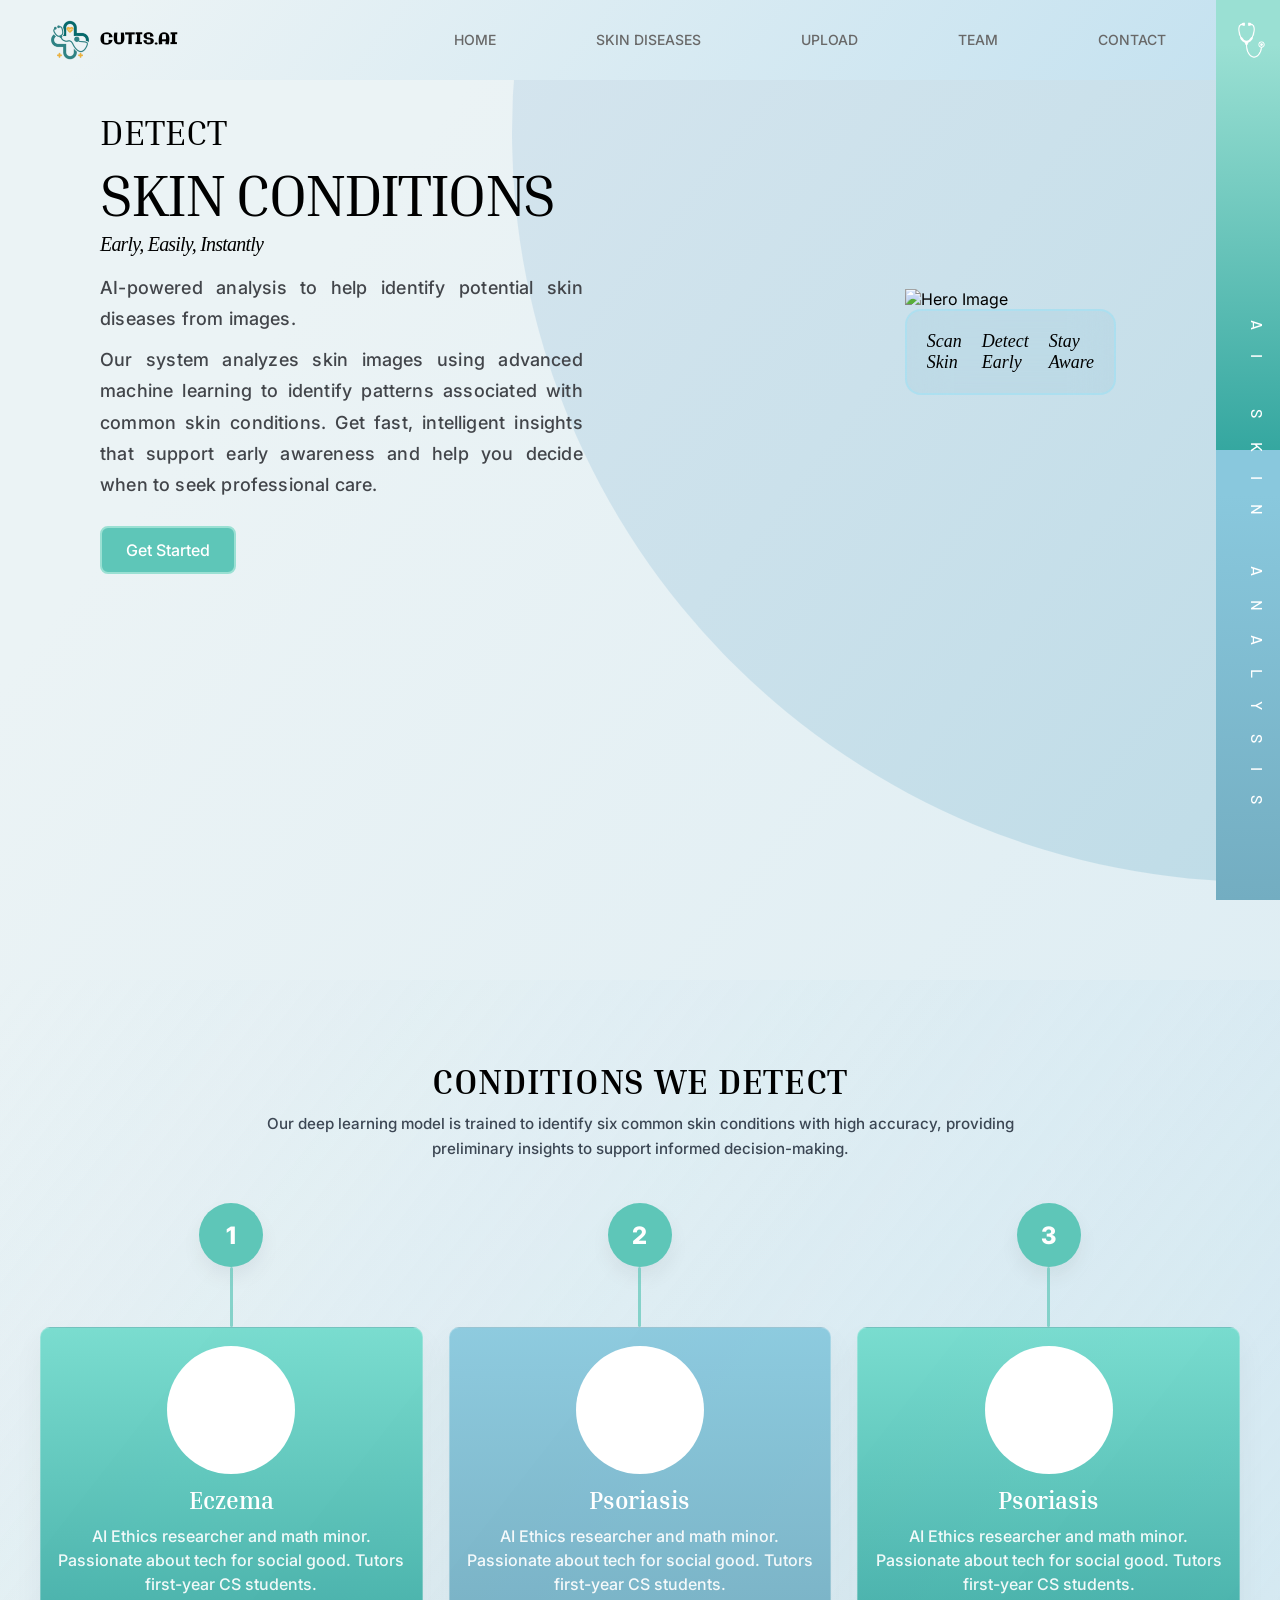
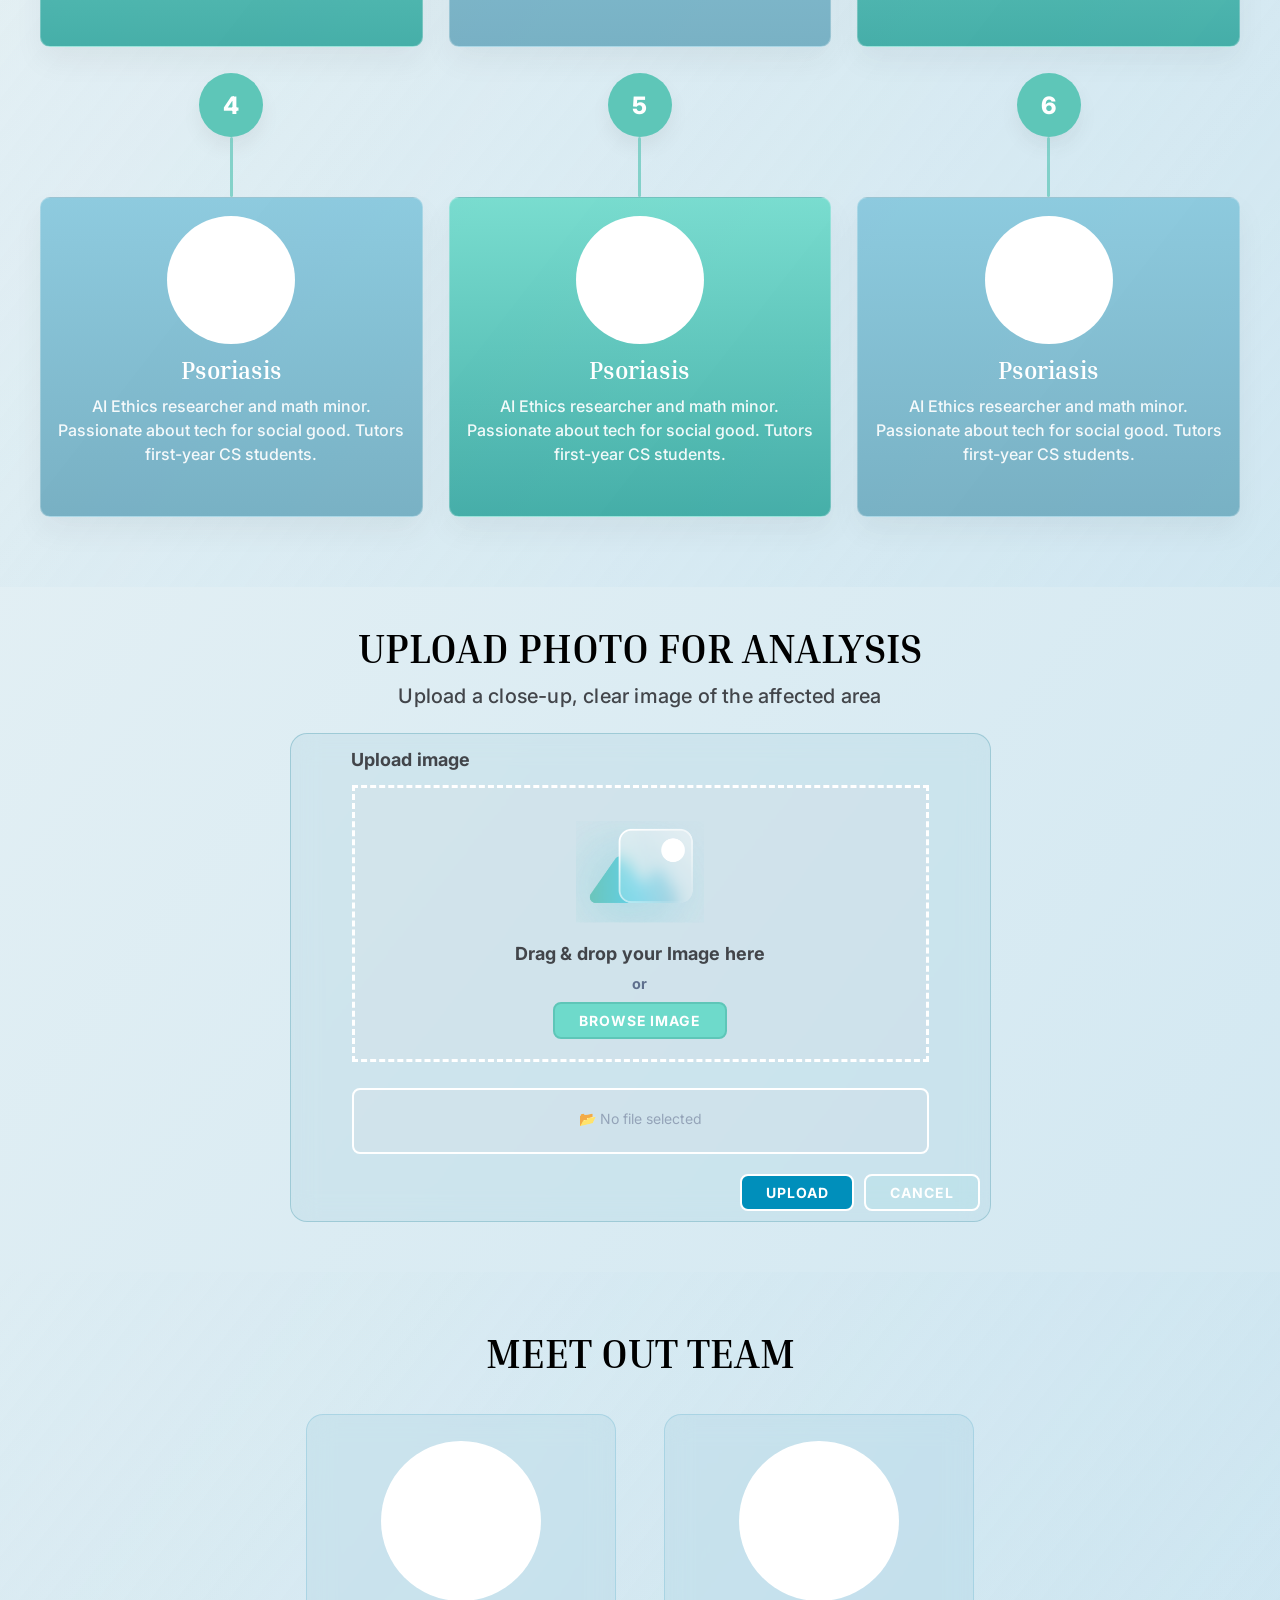
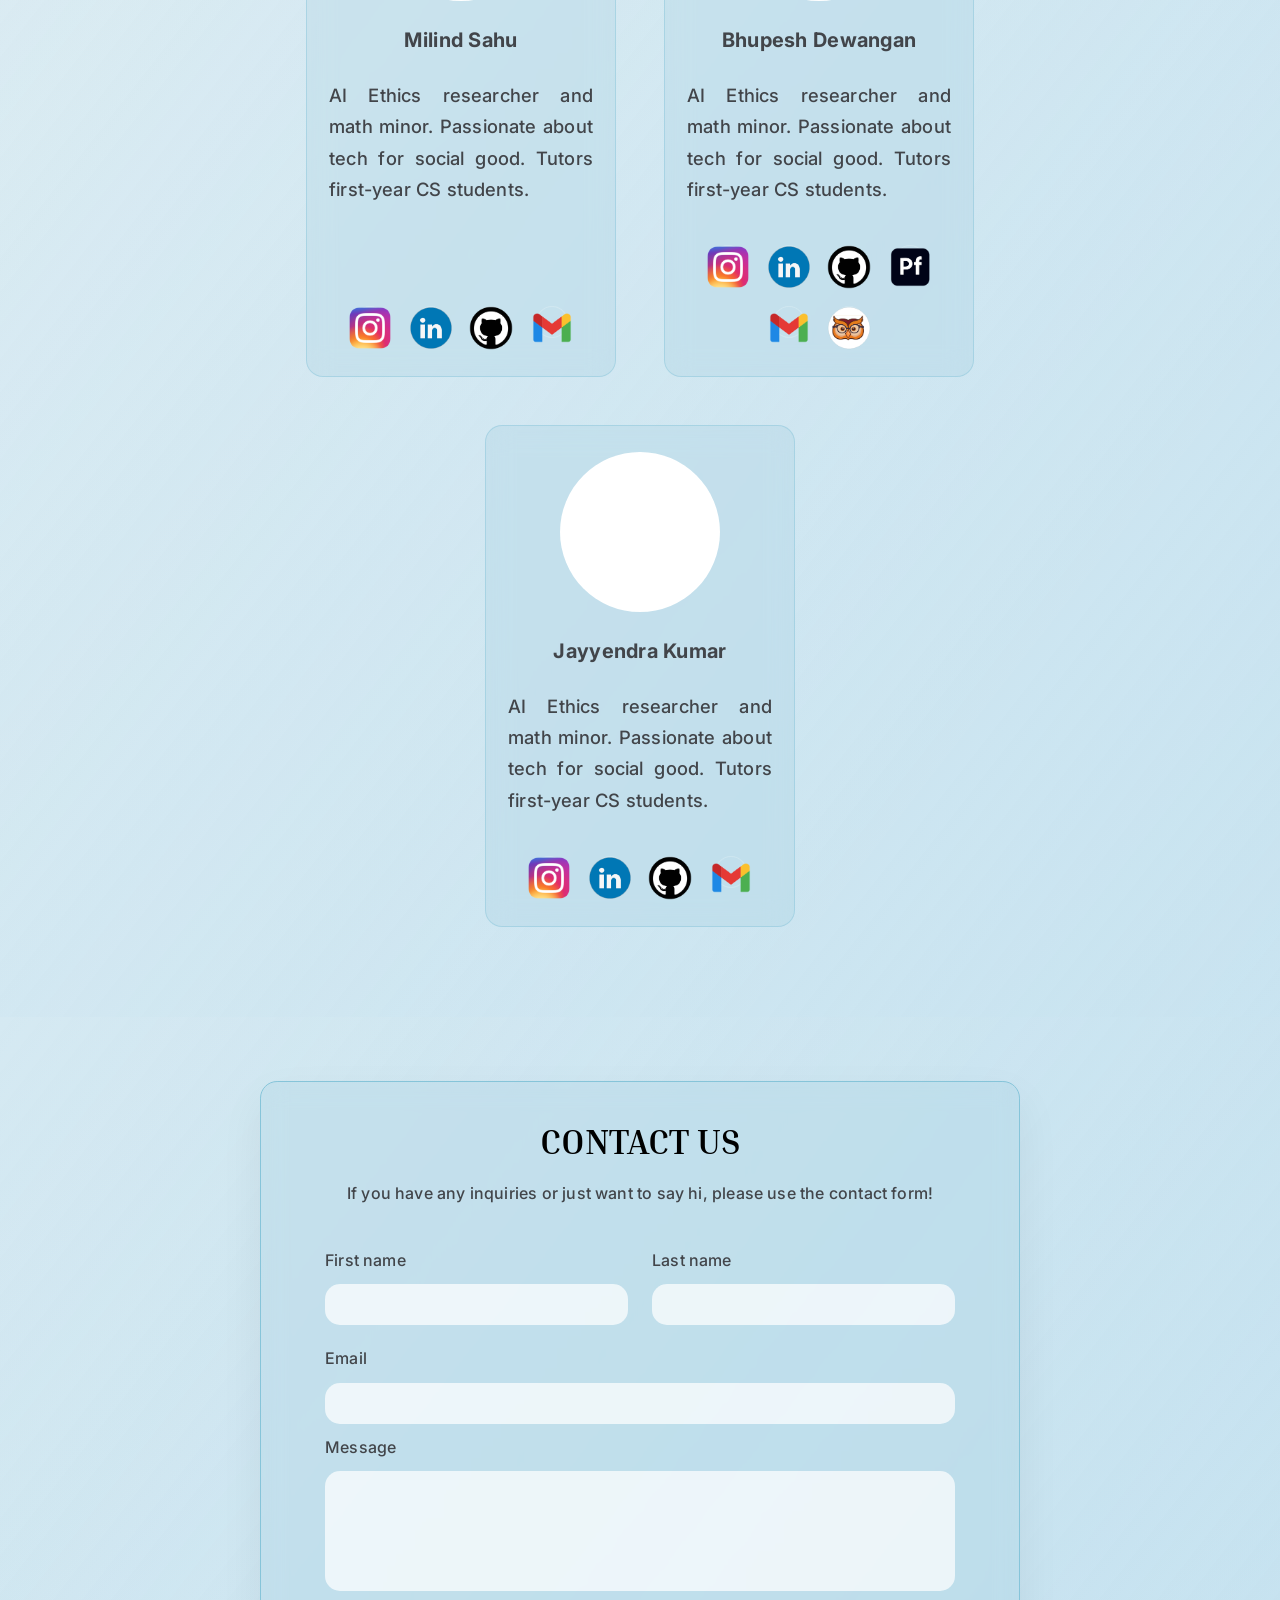
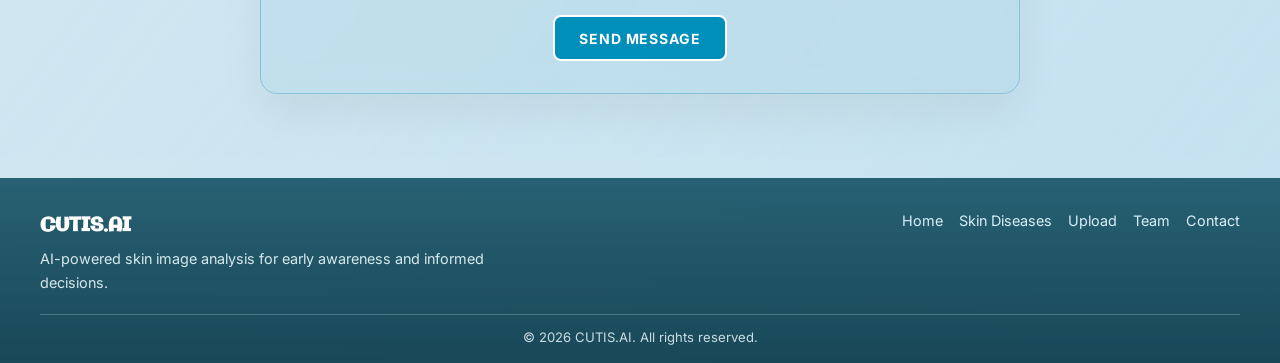
==== commit 5546124c: "Added Footer Section at the End" ====
--- a/index.html
+++ b/index.html
@@ -483,6 +483,26 @@
       </div>
     </section>
 
+    <footer class="site-footer">
+      <div class="footer-inner">
+        <div class="footer-brand">
+          <h3>CUTIS.AI</h3>
+          <p>
+            AI-powered skin image analysis for early awareness and informed decisions.
+          </p>
+        </div>
+
+        <nav class="footer-links" aria-label="Footer links">
+          <a href="#">Home</a>
+          <a href="#conditions">Skin Diseases</a>
+          <a href="#upload">Upload</a>
+          <a href="#team">Team</a>
+          <a href="#contact">Contact</a>
+        </nav>
+      </div>
+      <p class="footer-copy">© 2026 CUTIS.AI. All rights reserved.</p>
+    </footer>
+
     <script src="script.js"></script>
   </body>
 </html>
--- a/style.css
+++ b/style.css
@@ -880,6 +880,85 @@
   }
 }
 
+/* Footer section */
+.site-footer {
+  width: 100%;
+  margin-top: 20px;
+  padding: 34px 20px 18px;
+  background: linear-gradient(
+    180deg,
+    rgba(21, 82, 101, 0.9) 0%,
+    rgba(15, 63, 79, 0.95) 100%
+  );
+  color: #eaf7fb;
+}
+
+.footer-inner {
+  max-width: 1200px;
+  margin: 0 auto;
+  display: flex;
+  justify-content: space-between;
+  align-items: flex-start;
+  gap: 24px;
+}
+
+.footer-brand h3 {
+  font-family: "Galindo", sans-serif;
+  font-size: 1.2rem;
+  margin-bottom: 8px;
+  color: #fff;
+}
+
+.footer-brand p {
+  max-width: 460px;
+  font-family: "Inter", sans-serif;
+  font-size: 0.9rem;
+  line-height: 1.45rem;
+  color: rgba(234, 247, 251, 0.9);
+}
+
+.footer-links {
+  display: flex;
+  flex-wrap: wrap;
+  gap: 16px;
+  justify-content: flex-end;
+}
+
+.footer-links a {
+  font-family: "Inter", sans-serif;
+  font-size: 0.9rem;
+  color: #d9eff7;
+  text-decoration: none;
+  transition: color 0.15s ease;
+}
+
+.footer-links a:hover {
+  color: #ffffff;
+}
+
+.footer-copy {
+  margin: 20px auto 0;
+  max-width: 1200px;
+  padding-top: 14px;
+  border-top: 1px solid rgba(217, 239, 247, 0.25);
+  text-align: center;
+  font-family: "Inter", sans-serif;
+  font-size: 0.82rem;
+  color: rgba(234, 247, 251, 0.85);
+}
+
+@media (max-width: 768px) {
+  .footer-inner {
+    flex-direction: column;
+    align-items: center;
+    text-align: center;
+  }
+
+  .footer-links {
+    justify-content: center;
+  }
+}
+
 /* Conditions We Detect section only */
 .conditions-section {
   width: 100%;
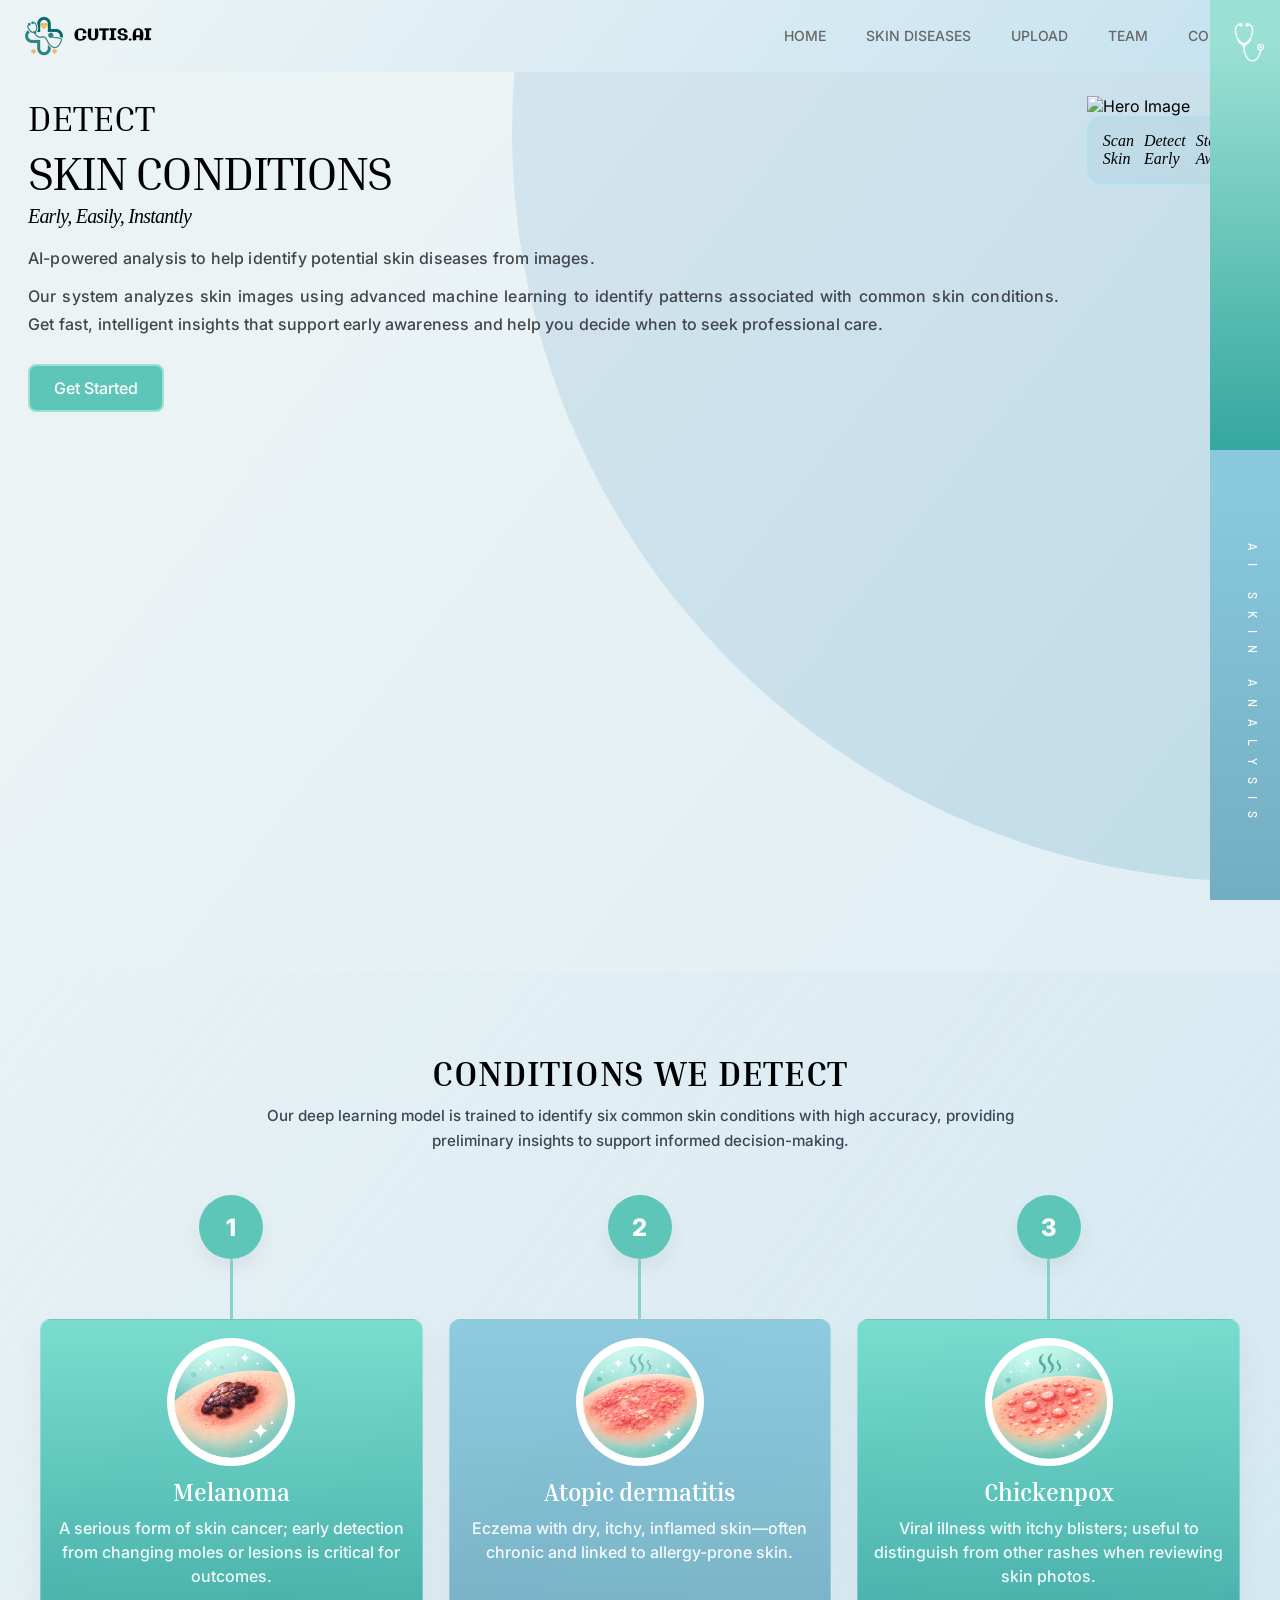
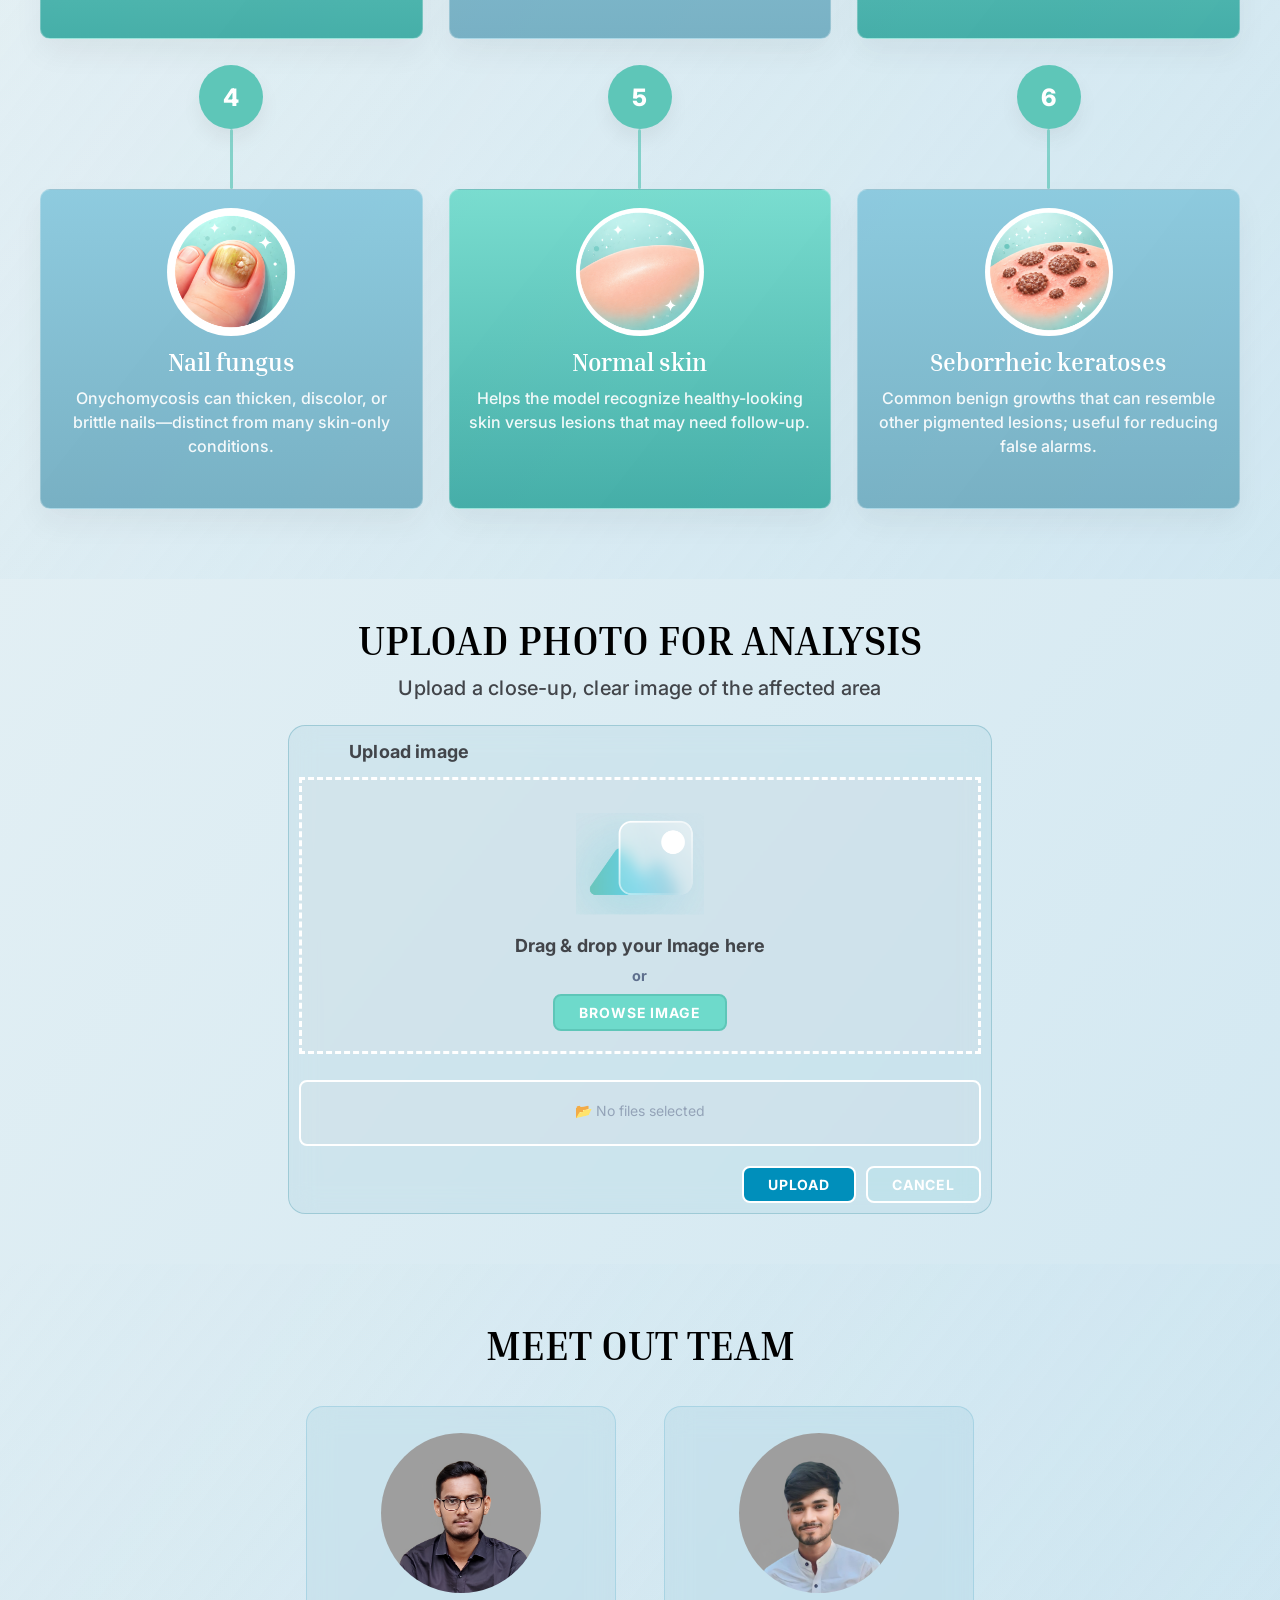
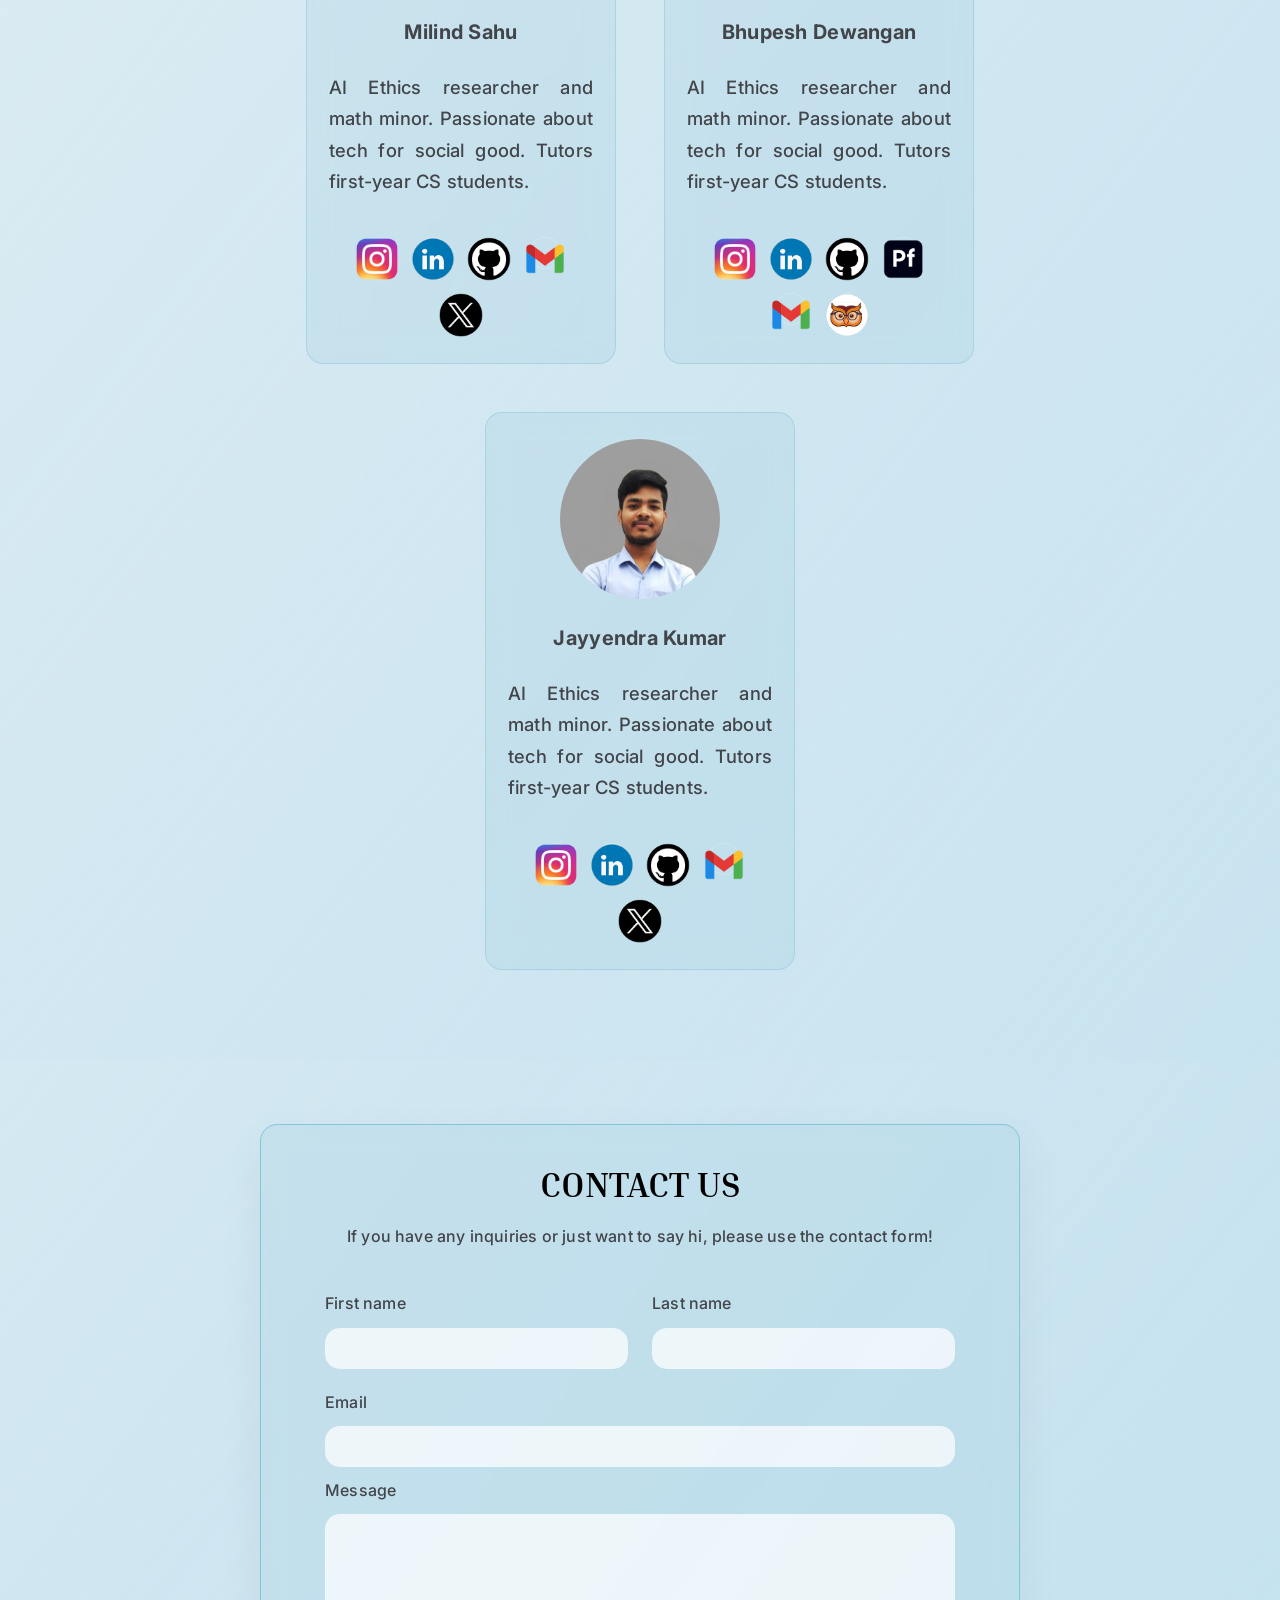
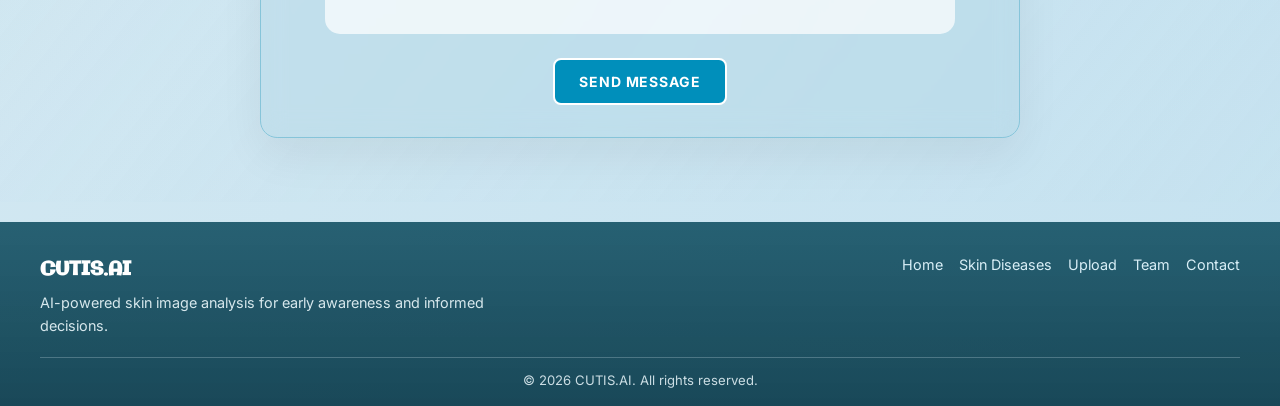
==== commit 225e5473: "Improve UI, Make design responsive for Small Screens" ====
--- a/index.html
+++ b/index.html
@@ -1,508 +1,446 @@
 <!doctype html>
 <html lang="en">
-  <head>
-    <meta charset="UTF-8" />
-    <meta name="viewport" content="width=device-width, initial-scale=1.0" />
-    <link rel="stylesheet" href="style.css" />
-    <link rel="stylesheet" href="conditions.css" />
-    <link rel="icon" type="image/x-icon" href="images/logo.png" />
-    <link rel="preconnect" href="https://fonts.googleapis.com" />
-    <link rel="preconnect" href="https://fonts.gstatic.com" crossorigin />
-    <link
-      href="https://fonts.googleapis.com/css2?family=Barlow:ital,wght@0,100;0,200;0,300;0,400;0,500;0,600;0,700;0,800;0,900;1,100;1,200;1,300;1,400;1,500;1,600;1,700;1,800;1,900&family=Galindo&family=Inria+Serif:ital,wght@0,300;0,400;0,700;1,300;1,400;1,700&family=Inter:ital,opsz,wght@0,14..32,100..900;1,14..32,100..900&display=swap"
-      rel="stylesheet"
-    />
-    <title>CUTIS.AI</title>
-  </head>
-
-  <body>
-    <div class="bg">
-      <div class="circle circle1"></div>
-      <div class="circle circle2"></div>
-    </div>
-    <div class="topbar">
-      <div class="logo">
-        <img src="images/logo.png" alt="logo" class="logo-image" />
-        <span class="title">CUTIS.AI</span>
-      </div>
-      <div class="nav-links">
-        <a href="#">HOME</a>
-        <a href="#conditions">SKIN DISEASES</a>
-        <a href="#upload">UPLOAD</a>
-        <a href="#team">TEAM</a>
-        <a href="#contact">CONTACT</a>
-      </div>
-    </div>
-    <div class="hero-container">
-      <div class="left">
-        <div class="content">
-          <div class="left-content">
-            <div class="hero-text">
-              <h1 class="detect-h1">DETECT</h1>
-              <h1 class="skin-h1">SKIN CONDITIONS</h1>
-              <p class="tag-line">Early, Easily, Instantly</p>
-              <p class="intro-p">
-                AI-powered analysis to help identify potential skin diseases
-                from images.
-              </p>
-              <p class="desc-p">
-                Our system analyzes skin images using advanced machine learning
-                to identify patterns associated with common skin conditions. Get
-                fast, intelligent insights that support early awareness and help
-                you decide when to seek professional care.
-              </p>
+
+<head>
+  <meta charset="UTF-8" />
+  <meta name="viewport" content="width=device-width, initial-scale=1.0" />
+  <link rel="stylesheet" href="style.css" />
+  <link rel="stylesheet" href="conditions.css" />
+  <link rel="icon" type="image/x-icon" href="images/logo.png" />
+  <link rel="preconnect" href="https://fonts.googleapis.com" />
+  <link rel="preconnect" href="https://fonts.gstatic.com" crossorigin />
+  <link
+    href="https://fonts.googleapis.com/css2?family=Barlow:ital,wght@0,100;0,200;0,300;0,400;0,500;0,600;0,700;0,800;0,900;1,100;1,200;1,300;1,400;1,500;1,600;1,700;1,800;1,900&family=Galindo&family=Inria+Serif:ital,wght@0,300;0,400;0,700;1,300;1,400;1,700&family=Inter:ital,opsz,wght@0,14..32,100..900;1,14..32,100..900&display=swap"
+    rel="stylesheet" />
+  <title>CUTIS.AI</title>
+</head>
+
+<body>
+  <div class="bg">
+    <div class="circle circle1"></div>
+    <div class="circle circle2"></div>
+  </div>
+  <div class="topbar">
+    <div class="logo">
+      <img src="images/logo.png" alt="logo" class="logo-image" />
+      <span class="title">CUTIS.AI</span>
+    </div>
+    <button class="nav-toggle" type="button" aria-label="Toggle navigation menu" aria-expanded="false" aria-controls="mainNav">
+      <span></span>
+      <span></span>
+      <span></span>
+    </button>
+    <div class="nav-links" id="mainNav">
+      <a href="#">HOME</a>
+      <a href="#conditions">SKIN DISEASES</a>
+      <a href="#upload">UPLOAD</a>
+      <a href="#team">TEAM</a>
+      <a href="#contact">CONTACT</a>
+    </div>
+  </div>
+  <div class="hero-container">
+    <div class="left">
+      <div class="content">
+        <div class="left-content">
+          <div class="hero-text">
+            <h1 class="detect-h1">DETECT</h1>
+            <h1 class="skin-h1">SKIN CONDITIONS</h1>
+            <p class="tag-line">Early, Easily, Instantly</p>
+            <p class="intro-p">
+              AI-powered analysis to help identify potential skin diseases
+              from images.
+            </p>
+            <p class="desc-p">
+              Our system analyzes skin images using advanced machine learning
+              to identify patterns associated with common skin conditions. Get
+              fast, intelligent insights that support early awareness and help
+              you decide when to seek professional care.
+            </p>
+          </div>
+          <button class="start-btn">Get Started</button>
+        </div>
+        <div class="content-right">
+          <img src="images/Hero-Image.png" alt="Hero Image" class="hero-image" />
+          <div class="label">
+            <span>Scan Skin</span>
+            <span>Detect Early</span>
+            <span>Stay Aware</span>
+          </div>
+        </div>
+      </div>
+    </div>
+
+    <div class="right">
+      <div class="right-top"></div>
+      <div class="right-bottom"></div>
+      <img src="images/Doctors-logo.png" alt="Doctor Logo" />
+      <p class="rotated-text">AI SKIN ANALYSIS</p>
+    </div>
+  </div>
+
+  <!-- Conditions we detect -->
+  <section class="conditions-section" id="conditions">
+    <h2 class="conditions-title">CONDITIONS WE DETECT</h2>
+    <p class="conditions-subtitle">
+      Our deep learning model is trained to identify six common skin
+      conditions with high accuracy, providing preliminary insights to support
+      informed decision-making.
+    </p>
+
+    <div class="conditions-timeline" aria-label="Conditions timeline">
+      <article class="condition-card condition-top">
+        <div class="condition-badge" aria-hidden="true">
+          <span class="condition-number">1</span>
+          <span class="condition-line"></span>
+        </div>
+        <div class="condition-panel condition-green">
+          <div class="condition-avatar">
+            <img src="images/skin-conditions/Melanoma.png" alt="" />
+          </div>
+          <h3 class="condition-name">Melanoma</h3>
+          <p class="condition-desc">
+            A serious form of skin cancer; early detection from changing moles
+            or lesions is critical for outcomes.
+          </p>
+        </div>
+      </article>
+
+      <article class="condition-card condition-bottom">
+        <div class="condition-badge" aria-hidden="true">
+          <span class="condition-number">2</span>
+          <span class="condition-line"></span>
+        </div>
+        <div class="condition-panel condition-blue">
+          <div class="condition-avatar">
+            <img src="images/skin-conditions/atopic-dermatitis.png" alt="" />
+          </div>
+          <h3 class="condition-name">Atopic dermatitis</h3>
+          <p class="condition-desc">
+            Eczema with dry, itchy, inflamed skin—often chronic and linked to
+            allergy-prone skin.
+          </p>
+        </div>
+      </article>
+
+      <article class="condition-card condition-top">
+        <div class="condition-badge" aria-hidden="true">
+          <span class="condition-number">3</span>
+          <span class="condition-line"></span>
+        </div>
+        <div class="condition-panel condition-green">
+          <div class="condition-avatar">
+            <img src="images/skin-conditions/chikenpox.png" alt="" />
+          </div>
+          <h3 class="condition-name">Chickenpox</h3>
+          <p class="condition-desc">
+            Viral illness with itchy blisters; useful to distinguish from other
+            rashes when reviewing skin photos.
+          </p>
+        </div>
+      </article>
+
+      <article class="condition-card condition-bottom">
+        <div class="condition-badge" aria-hidden="true">
+          <span class="condition-number">4</span>
+          <span class="condition-line"></span>
+        </div>
+        <div class="condition-panel condition-blue">
+          <div class="condition-avatar">
+            <img src="images/skin-conditions/Nail-fungus.png" alt="" />
+          </div>
+          <h3 class="condition-name">Nail fungus</h3>
+          <p class="condition-desc">
+            Onychomycosis can thicken, discolor, or brittle nails—distinct from
+            many skin-only conditions.
+          </p>
+        </div>
+      </article>
+
+      <article class="condition-card condition-top">
+        <div class="condition-badge" aria-hidden="true">
+          <span class="condition-number">5</span>
+          <span class="condition-line"></span>
+        </div>
+        <div class="condition-panel condition-green">
+          <div class="condition-avatar">
+            <img src="images/skin-conditions/normal-skin.png" alt="" />
+          </div>
+          <h3 class="condition-name">Normal skin</h3>
+          <p class="condition-desc">
+            Helps the model recognize healthy-looking skin versus lesions that
+            may need follow-up.
+          </p>
+        </div>
+      </article>
+
+      <article class="condition-card condition-bottom">
+        <div class="condition-badge" aria-hidden="true">
+          <span class="condition-number">6</span>
+          <span class="condition-line"></span>
+        </div>
+        <div class="condition-panel condition-blue">
+          <div class="condition-avatar">
+            <img src="images/skin-conditions/seborrheic-keratoses.png" alt="" />
+          </div>
+          <h3 class="condition-name">Seborrheic keratoses</h3>
+          <p class="condition-desc">
+            Common benign growths that can resemble other pigmented lesions;
+            useful for reducing false alarms.
+          </p>
+        </div>
+      </article>
+    </div>
+  </section>
+
+  <div class="upload-box" id="upload">
+    <h1>Upload Photo for Analysis</h1>
+    <p>Upload a close-up, clear image of the affected area</p>
+    <div class="upload-container">
+      <div class="upload-text">Upload image</div>
+      <div class="drop-zone" id="dropZone">
+        <img src="images/upload-img-icon.png" alt="upload-svg" class="upload-img-icon" />
+        <div class="drop-zone-title">Drag & drop your Image here</div>
+        <div class="drop-zone-sub">or</div>
+        <button class="browse-button" id="browseBtn" type="button">
+          <span> BROWSE IMAGE </span>
+        </button>
+      </div>
+
+      <!-- Dynamic file list with progress and actions (like File.png 30.07% style) -->
+      <div class="file-upload-progress">
+        <span class="empty-progress">📂 No files selected</span>
+      </div>
+
+      <!-- UPLOAD / CANCEL buttons row -->
+      <div class="action-buttons">
+        <button class="btn btn-primary" id="uploadBtn">UPLOAD</button>
+        <button class="btn btn-secondary" id="cancelBtn">CANCEL</button>
+      </div>
+
+      <!-- Prediction Result -->
+      <div id="predictionResult" class="prediction-result" style="display: none; margin-top: 2rem; padding: 2rem; background: rgba(255, 255, 255, 0.05); border-radius: 12px; border: 1px solid rgba(255, 255, 255, 0.1);">
+        <h2 style="color: #fff; margin-bottom: 1rem; font-family: 'Barlow', sans-serif;">Analysis Result</h2>
+        <div style="display: flex; gap: 2rem; align-items: center; flex-wrap: wrap;">
+          <div id="resultImageContainer" style="flex: 1; min-width: 200px;">
+            <img id="resultImage" src="" alt="Analyzed Image" style="width: 100%; border-radius: 8px; border: 2px solid #3b82f6;" />
+          </div>
+          <div style="flex: 2; min-width: 250px;">
+            <div style="margin-bottom: 1.5rem;">
+              <span style="color: #94a3b8; font-size: 0.9rem; text-transform: uppercase; letter-spacing: 1px;">Condition Detected</span>
+              <h3 id="detectedClass" style="color: #3b82f6; font-size: 2rem; margin: 0.5rem 0;">-</h3>
             </div>
-            <button class="start-btn">Get Started</button>
-          </div>
-          <div class="content-right">
-            <img
-              src="images/Hero-Image.png"
-              alt="Hero Image"
-              class="hero-image"
-            />
-            <div class="label">
-              <span>Scan Skin</span>
-              <span>Detect Early</span>
-              <span>Stay Aware</span>
+            <div style="margin-bottom: 1.5rem;">
+              <span style="color: #94a3b8; font-size: 0.9rem; text-transform: uppercase; letter-spacing: 1px;">Confidence Score</span>
+              <div style="display: flex; align-items: center; gap: 1rem; margin-top: 0.5rem;">
+                <div style="flex: 1; height: 8px; background: rgba(255, 255, 255, 0.1); border-radius: 4px; overflow: hidden;">
+                  <div id="confidenceBar" style="height: 100%; background: #3b82f6; width: 0%;"></div>
+                </div>
+                <span id="confidenceValue" style="color: #fff; font-weight: 700; min-width: 50px;">0%</span>
+              </div>
             </div>
-          </div>
-        </div>
-      </div>
-
-      <div class="right">
-        <div class="right-top"></div>
-        <div class="right-bottom"></div>
-        <img src="images/Doctors-logo.png" alt="Doctor Logo" />
-        <p class="rotated-text">AI SKIN ANALYSIS</p>
-      </div>
-    </div>
-
-    <!-- Conditions we detect -->
-    <section class="conditions-section" id="conditions">
-      <h2 class="conditions-title">CONDITIONS WE DETECT</h2>
-      <p class="conditions-subtitle">
-        Our deep learning model is trained to identify six common skin
-        conditions with high accuracy, providing preliminary insights to support
-        informed decision-making.
+            <p id="resultDisclaimer" style="color: #94a3b8; font-size: 0.85rem; font-style: italic;">
+              Disclaimer: This analysis is for informational purposes only. Please consult a medical professional for an accurate diagnosis.
+            </p>
+          </div>
+        </div>
+      </div>
+    </div>
+  </div>
+
+  <!-- Meet Our Team section -->
+  <section class="team-section" id="team">
+    <h2 class="team-title">MEET OUT TEAM</h2>
+    <div class="team-cards">
+      <article class="team-card">
+        <img
+          class="team-avatar"
+          src="images/team/Milind_pic.png"
+          alt="Milind Sahu"
+          width="160"
+          height="160"
+          loading="lazy"
+          decoding="async"
+        />
+        <h3 class="team-name">Milind Sahu</h3>
+        <p class="team-desc">
+          AI Ethics researcher and math minor. Passionate about tech for
+          social good. Tutors first-year CS students.
+        </p>
+        <div class="team-social-links">
+          <a class="team-social-link" href="https://www.instagram.com/milindsahu21/" target="_blank"
+            rel="noopener noreferrer" aria-label="Instagram">
+            <img src="images/logos/insta.png" alt="Instagram Icon" class="social-icon" />
+          </a>
+          <a class="team-social-link" href="https://www.linkedin.com/in/milind-sahu-/" target="_blank"
+            rel="noopener noreferrer" aria-label="LinkedIn">
+            <img src="images/logos/linkedin.png" alt="LinkedIn Icon" class="social-icon" />
+          </a>
+
+          <a class="team-social-link" href="https://github.com/Milind-sahu" target="_blank" rel="noopener noreferrer"
+            aria-label="GitHub">
+            <img src="images/logos/github.png" alt="GitHub Icon" class="social-icon" />
+          </a>
+
+          <a class="team-social-link" href="mailto:milindsahu.21@gmail.com" target="_blank" rel="noopener noreferrer"
+            aria-label="Email">
+            <img src="images/logos/mail.png" alt="Email Icon" class="social-icon" />
+          </a>
+
+          <a class="team-social-link" href="https://x.com/Milindsahu21" target="_blank" rel="noopener noreferrer"
+            aria-label="X">
+            <img src="images/logos/twitter.png" alt="X Icon" class="social-icon" />
+          </a>
+        </div>
+      </article>
+
+      <article class="team-card">
+        <img
+          class="team-avatar"
+          src="images/team/Bhupesh_pic.png"
+          alt="Bhupesh Dewangan"
+          width="160"
+          height="160"
+          loading="lazy"
+          decoding="async"
+        />
+        <h3 class="team-name">Bhupesh Dewangan</h3>
+        <p class="team-desc">
+          AI Ethics researcher and math minor. Passionate about tech for
+          social good. Tutors first-year CS students.
+        </p>
+        <div class="team-social-links">
+          <a class="team-social-link" href="https://www.instagram.com/bhupesh_dewangan_16/" target="_blank"
+            rel="noopener noreferrer" aria-label="Instagram">
+            <img src="images/logos/insta.png" alt="Instagram Icon" class="social-icon" />
+          </a>
+          <a class="team-social-link" href="https://www.linkedin.com/in/bhupesh--dewangan/" target="_blank"
+            rel="noopener noreferrer" aria-label="LinkedIn">
+            <img src="images/logos/linkedin.png" alt="LinkedIn Icon" class="social-icon" />
+          </a>
+          <a class="team-social-link" href="https://github.com/Bhupesh-Dewangan" target="_blank"
+            rel="noopener noreferrer" aria-label="Website">
+            <img src="images/logos/github.png" alt="GitHub Icon" class="social-icon" />
+          </a>
+
+          <a class="team-social-link" href="https://bhupesh-dewangan-portfolio.netlify.app" target="_blank"
+            rel="noopener noreferrer" aria-label="Website">
+            <img src="images/logos/portfolio.png" alt="Email Icon" class="social-icon" />
+          </a>
+
+          <a class="team-social-link" href="mailto:bhupeshdewangan160204@gmail.com" target="_blank"
+            rel="noopener noreferrer" aria-label="Website">
+            <img src="images/logos/mail.png" alt="Email Icon" class="social-icon" />
+          </a>
+
+          <a class="team-social-link" href="https://codolio.com/profile/BhupeshD" target="_blank"
+            rel="noopener noreferrer" aria-label="Website">
+            <img src="images/logos/Codolio.png" alt="Email Icon" class="social-icon" />
+          </a>
+        </div>
+      </article>
+
+      <article class="team-card">
+        <img
+          class="team-avatar"
+          src="images/team/Jaynendra_pic.png"
+          alt="Jayyendra Kumar"
+          width="160"
+          height="160"
+          loading="lazy"
+          decoding="async"
+        />
+        <h3 class="team-name">Jayyendra Kumar</h3>
+        <p class="team-desc">
+          AI Ethics researcher and math minor. Passionate about tech for
+          social good. Tutors first-year CS students.
+        </p>
+        <div class="team-social-links">
+
+          <a class="team-social-link" href="https://www.instagram.com/jaynendra.kumar.10236" target="_blank"
+            rel="noopener noreferrer" aria-label="Instagram">
+            <img src="images/logos/insta.png" alt="Instagram Icon" class="social-icon" />
+          </a>
+          <a class="team-social-link" href="https://www.linkedin.com/in/jaynendra-kumar-31662b288" target="_blank"
+            rel="noopener noreferrer" aria-label="LinkedIn">
+            <img src="images/logos/linkedin.png" alt="LinkedIn Icon" class="social-icon" />
+          </a>
+          <a class="team-social-link" href="https://github.com/jaynendrakumar" target="_blank" rel="noopener noreferrer"
+            aria-label="Website">
+            <img src="images/logos/github.png" alt="GitHub Icon" class="social-icon" />
+          </a>
+
+          <a class="team-social-link" href="mailto:jaynendrak18@gmail.com" target="_blank" rel="noopener noreferrer"
+            aria-label="Website">
+            <img src="images/logos/mail.png" alt="Email Icon" class="social-icon" />
+          </a>
+
+          <a class="team-social-link" href="https://x.com/Jaynend90856663" target="_blank" rel="noopener noreferrer"
+            aria-label="X">
+            <img src="images/logos/twitter.png" alt="X Icon" class="social-icon" />
+          </a>
+
+        </div>
+      </article>
+    </div>
+  </section>
+
+  <!-- Contact Us section -->
+  <section class="contact-section" id="contact">
+    <div class="contact-card">
+      <h1 class="contact-title">CONTACT US</h1>
+      <p class="contact-subtitle">
+        If you have any inquiries or just want to say hi, please use the
+        contact form!
       </p>
 
-      <div class="conditions-timeline" aria-label="Conditions timeline">
-        <article class="condition-card condition-top">
-          <div class="condition-badge" aria-hidden="true">
-            <span class="condition-number">1</span>
-            <span class="condition-line"></span>
-          </div>
-          <div class="condition-panel condition-green">
-            <div class="condition-avatar" aria-hidden="true"></div>
-            <h3 class="condition-name">Eczema</h3>
-            <p class="condition-desc">
-              AI Ethics researcher and math minor. Passionate about tech for
-              social good. Tutors first-year CS students.
-            </p>
-          </div>
-        </article>
-
-        <article class="condition-card condition-bottom">
-          <div class="condition-badge" aria-hidden="true">
-            <span class="condition-number">2</span>
-            <span class="condition-line"></span>
-          </div>
-          <div class="condition-panel condition-blue">
-            <div class="condition-avatar" aria-hidden="true"></div>
-            <h3 class="condition-name">Psoriasis</h3>
-            <p class="condition-desc">
-              AI Ethics researcher and math minor. Passionate about tech for
-              social good. Tutors first-year CS students.
-            </p>
-          </div>
-        </article>
-
-        <article class="condition-card condition-top">
-          <div class="condition-badge" aria-hidden="true">
-            <span class="condition-number">3</span>
-            <span class="condition-line"></span>
-          </div>
-          <div class="condition-panel condition-green">
-            <div class="condition-avatar" aria-hidden="true"></div>
-            <h3 class="condition-name">Psoriasis</h3>
-            <p class="condition-desc">
-              AI Ethics researcher and math minor. Passionate about tech for
-              social good. Tutors first-year CS students.
-            </p>
-          </div>
-        </article>
-
-        <article class="condition-card condition-bottom">
-          <div class="condition-badge" aria-hidden="true">
-            <span class="condition-number">4</span>
-            <span class="condition-line"></span>
-          </div>
-          <div class="condition-panel condition-blue">
-            <div class="condition-avatar" aria-hidden="true"></div>
-            <h3 class="condition-name">Psoriasis</h3>
-            <p class="condition-desc">
-              AI Ethics researcher and math minor. Passionate about tech for
-              social good. Tutors first-year CS students.
-            </p>
-          </div>
-        </article>
-
-        <article class="condition-card condition-top">
-          <div class="condition-badge" aria-hidden="true">
-            <span class="condition-number">5</span>
-            <span class="condition-line"></span>
-          </div>
-          <div class="condition-panel condition-green">
-            <div class="condition-avatar" aria-hidden="true"></div>
-            <h3 class="condition-name">Psoriasis</h3>
-            <p class="condition-desc">
-              AI Ethics researcher and math minor. Passionate about tech for
-              social good. Tutors first-year CS students.
-            </p>
-          </div>
-        </article>
-
-        <article class="condition-card condition-bottom">
-          <div class="condition-badge" aria-hidden="true">
-            <span class="condition-number">6</span>
-            <span class="condition-line"></span>
-          </div>
-          <div class="condition-panel condition-blue">
-            <div class="condition-avatar" aria-hidden="true"></div>
-            <h3 class="condition-name">Psoriasis</h3>
-            <p class="condition-desc">
-              AI Ethics researcher and math minor. Passionate about tech for
-              social good. Tutors first-year CS students.
-            </p>
-          </div>
-        </article>
-      </div>
-    </section>
-
-    <div class="upload-box" id="upload">
-      <h1>Upload Photo for Analysis</h1>
-      <p>Upload a close-up, clear image of the affected area</p>
-      <div class="upload-container">
-        <div class="upload-text">Upload image</div>
-        <div class="drop-zone" id="dropZone">
-          <img
-            src="images/upload-img-icon.png"
-            alt="upload-svg"
-            class="upload-img-icon"
-          />
-          <div class="drop-zone-title">Drag & drop your Image here</div>
-          <div class="drop-zone-sub">or</div>
-          <button class="browse-button" id="browseBtn" type="button">
-            <span> BROWSE IMAGE </span>
-          </button>
-        </div>
-
-        <!-- Dynamic file list with progress and actions (like File.png 30.07% style) -->
-        <div class="file-upload-progress">
-          <span class="empty-progress">📂 No files selected</span>
-        </div>
-
-        <!-- UPLOAD / CANCEL buttons row -->
-        <div class="action-buttons">
-          <button class="btn btn-primary" id="uploadBtn">UPLOAD</button>
-          <button class="btn btn-secondary" id="cancelBtn">CANCEL</button>
-        </div>
-      </div>
-    </div>
-
-    <!-- Meet Our Team section -->
-    <section class="team-section" id="team">
-      <h2 class="team-title">MEET OUT TEAM</h2>
-      <div class="team-cards">
-        <article class="team-card">
-          <div class="team-avatar" aria-hidden="true"></div>
-          <h3 class="team-name">Milind Sahu</h3>
-          <p class="team-desc">
-            AI Ethics researcher and math minor. Passionate about tech for
-            social good. Tutors first-year CS students.
-          </p>
-          <div class="team-social-links">
-            <a
-              class="team-social-link"
-              href="https://www.instagram.com/"
-              target="_blank"
-              rel="noopener noreferrer"
-              aria-label="Instagram"
-            >
-              <img
-                src="images/logos/insta.png"
-                alt="Instagram Icon"
-                class="social-icon"
-              />
-            </a>
-            <a
-              class="team-social-link"
-              href="https://www.linkedin.com/"
-              target="_blank"
-              rel="noopener noreferrer"
-              aria-label="LinkedIn"
-            >
-              <img
-                src="images/logos/linkedin.png"
-                alt="LinkedIn Icon"
-                class="social-icon"
-              />
-            </a>
-
-            <a
-              class="team-social-link"
-              href="https://example.com/"
-              target="_blank"
-              rel="noopener noreferrer"
-              aria-label="Website"
-            >
-              <img
-                src="images/logos/github.png"
-                alt="GitHub Icon"
-                class="social-icon"
-              />
-            </a>
-
-            <a
-              class="team-social-link"
-              href="https://example.com/"
-              target="_blank"
-              rel="noopener noreferrer"
-              aria-label="Website"
-            >
-              <img
-                src="images/logos/mail.png"
-                alt="Email Icon"
-                class="social-icon"
-              />
-            </a>
-          </div>
-        </article>
-
-        <article class="team-card">
-          <div class="team-avatar" aria-hidden="true"></div>
-          <h3 class="team-name">Bhupesh Dewangan</h3>
-          <p class="team-desc">
-            AI Ethics researcher and math minor. Passionate about tech for
-            social good. Tutors first-year CS students.
-          </p>
-          <div class="team-social-links">
-            <a
-              class="team-social-link"
-              href="https://www.instagram.com/"
-              target="_blank"
-              rel="noopener noreferrer"
-              aria-label="Instagram"
-            >
-              <img
-                src="images/logos/insta.png"
-                alt="Instagram Icon"
-                class="social-icon"
-              />
-            </a>
-            <a
-              class="team-social-link"
-              href="https://www.linkedin.com/"
-              target="_blank"
-              rel="noopener noreferrer"
-              aria-label="LinkedIn"
-            >
-              <img
-                src="images/logos/linkedin.png"
-                alt="LinkedIn Icon"
-                class="social-icon"
-              />
-            </a>
-            <a
-              class="team-social-link"
-              href="https://example.com/"
-              target="_blank"
-              rel="noopener noreferrer"
-              aria-label="Website"
-            >
-              <img
-                src="images/logos/github.png"
-                alt="GitHub Icon"
-                class="social-icon"
-              />
-            </a>
-
-            <a
-              class="team-social-link"
-              href="https://example.com/"
-              target="_blank"
-              rel="noopener noreferrer"
-              aria-label="Website"
-            >
-              <img
-                src="images/logos/portfolio.png"
-                alt="Email Icon"
-                class="social-icon"
-              />
-            </a>
-
-            <a
-              class="team-social-link"
-              href="https://example.com/"
-              target="_blank"
-              rel="noopener noreferrer"
-              aria-label="Website"
-            >
-              <img
-                src="images/logos/mail.png"
-                alt="Email Icon"
-                class="social-icon"
-              />
-            </a>
-
-            <a
-              class="team-social-link"
-              href="https://example.com/"
-              target="_blank"
-              rel="noopener noreferrer"
-              aria-label="Website"
-            >
-              <img
-                src="images/logos/Codolio.png"
-                alt="Email Icon"
-                class="social-icon"
-              />
-            </a>
-          </div>
-        </article>
-
-        <article class="team-card">
-          <div class="team-avatar" aria-hidden="true"></div>
-          <h3 class="team-name">Jayyendra Kumar</h3>
-          <p class="team-desc">
-            AI Ethics researcher and math minor. Passionate about tech for
-            social good. Tutors first-year CS students.
-          </p>
-          <div class="team-social-links">
-            <a
-              class="team-social-link"
-              href="https://www.instagram.com/"
-              target="_blank"
-              rel="noopener noreferrer"
-              aria-label="Instagram"
-            >
-              <img
-                src="images/logos/insta.png"
-                alt="Instagram Icon"
-                class="social-icon"
-              />
-            </a>
-            <a
-              class="team-social-link"
-              href="https://www.linkedin.com/"
-              target="_blank"
-              rel="noopener noreferrer"
-              aria-label="LinkedIn"
-            >
-              <img
-                src="images/logos/linkedin.png"
-                alt="LinkedIn Icon"
-                class="social-icon"
-              />
-            </a>
-            <a
-              class="team-social-link"
-              href="https://example.com/"
-              target="_blank"
-              rel="noopener noreferrer"
-              aria-label="Website"
-            >
-              <img
-                src="images/logos/github.png"
-                alt="GitHub Icon"
-                class="social-icon"
-              />
-            </a>
-
-            <a
-              class="team-social-link"
-              href="https://example.com/"
-              target="_blank"
-              rel="noopener noreferrer"
-              aria-label="Website"
-            >
-              <img
-                src="images/logos/mail.png"
-                alt="Email Icon"
-                class="social-icon"
-              />
-            </a>
-          </div>
-        </article>
-      </div>
-    </section>
-
-    <!-- Contact Us section -->
-    <section class="contact-section" id="contact">
-      <div class="contact-card">
-        <h1 class="contact-title">CONTACT US</h1>
-        <p class="contact-subtitle">
-          If you have any inquiries or just want to say hi, please use the
-          contact form!
+      <form class="contact-form">
+        <div class="contact-row">
+          <div class="contact-field">
+            <label for="firstName">First name</label>
+            <input id="firstName" name="firstName" type="text" autocomplete="given-name" />
+          </div>
+          <div class="contact-field">
+            <label for="lastName">Last name</label>
+            <input id="lastName" name="lastName" type="text" autocomplete="family-name" />
+          </div>
+        </div>
+
+        <div class="contact-field">
+          <label for="email">Email</label>
+          <input id="email" name="email" type="email" autocomplete="email" />
+        </div>
+
+        <div class="contact-field">
+          <label for="message">Message</label>
+          <textarea id="message" name="message" rows="5"></textarea>
+        </div>
+
+        <button type="submit" class="send-message-btn">Send Message</button>
+      </form>
+    </div>
+  </section>
+
+  <footer class="site-footer">
+    <div class="footer-inner">
+      <div class="footer-brand">
+        <h3>CUTIS.AI</h3>
+        <p>
+          AI-powered skin image analysis for early awareness and informed decisions.
         </p>
-
-        <form class="contact-form">
-          <div class="contact-row">
-            <div class="contact-field">
-              <label for="firstName">First name</label>
-              <input
-                id="firstName"
-                name="firstName"
-                type="text"
-                autocomplete="given-name"
-              />
-            </div>
-            <div class="contact-field">
-              <label for="lastName">Last name</label>
-              <input
-                id="lastName"
-                name="lastName"
-                type="text"
-                autocomplete="family-name"
-              />
-            </div>
-          </div>
-
-          <div class="contact-field">
-            <label for="email">Email</label>
-            <input id="email" name="email" type="email" autocomplete="email" />
-          </div>
-
-          <div class="contact-field">
-            <label for="message">Message</label>
-            <textarea id="message" name="message" rows="5"></textarea>
-          </div>
-
-          <button type="submit" class="send-message-btn">Send Message</button>
-        </form>
-      </div>
-    </section>
-
-    <footer class="site-footer">
-      <div class="footer-inner">
-        <div class="footer-brand">
-          <h3>CUTIS.AI</h3>
-          <p>
-            AI-powered skin image analysis for early awareness and informed decisions.
-          </p>
-        </div>
-
-        <nav class="footer-links" aria-label="Footer links">
-          <a href="#">Home</a>
-          <a href="#conditions">Skin Diseases</a>
-          <a href="#upload">Upload</a>
-          <a href="#team">Team</a>
-          <a href="#contact">Contact</a>
-        </nav>
-      </div>
-      <p class="footer-copy">© 2026 CUTIS.AI. All rights reserved.</p>
-    </footer>
-
-    <script src="script.js"></script>
-  </body>
-</html>
+      </div>
+
+      <nav class="footer-links" aria-label="Footer links">
+        <a href="#">Home</a>
+        <a href="#conditions">Skin Diseases</a>
+        <a href="#upload">Upload</a>
+        <a href="#team">Team</a>
+        <a href="#contact">Contact</a>
+      </nav>
+    </div>
+    <p class="footer-copy">© 2026 CUTIS.AI. All rights reserved.</p>
+  </footer>
+
+  <script src="script.js"></script>
+</body>
+
+</html>
--- a/style.css
+++ b/style.css
@@ -103,6 +103,40 @@
 
 .nav-links a:hover {
   color: #000000;
+}
+
+.nav-toggle {
+  display: none;
+  width: 44px;
+  height: 44px;
+  border: 1px solid rgba(104, 104, 104, 0.35);
+  border-radius: 10px;
+  background: rgba(255, 255, 255, 0.45);
+  align-items: center;
+  justify-content: center;
+  flex-direction: column;
+  gap: 5px;
+  cursor: pointer;
+}
+
+.nav-toggle span {
+  width: 20px;
+  height: 2px;
+  background: #2e3a4f;
+  border-radius: 2px;
+  transition: transform 0.2s ease, opacity 0.2s ease;
+}
+
+.topbar.nav-open .nav-toggle span:nth-child(1) {
+  transform: translateY(7px) rotate(45deg);
+}
+
+.topbar.nav-open .nav-toggle span:nth-child(2) {
+  opacity: 0;
+}
+
+.topbar.nav-open .nav-toggle span:nth-child(3) {
+  transform: translateY(-7px) rotate(-45deg);
 }
 
 .content {
@@ -622,11 +656,9 @@
 .contact-section {
   width: 100%;
   padding: 4rem 0;
-  background: linear-gradient(
-    128deg,
-    rgba(235, 243, 245, 0) 0%,
-    rgba(197, 226, 240, 0.25) 100%
-  );
+  background: linear-gradient(128deg,
+      rgba(235, 243, 245, 0) 0%,
+      rgba(197, 226, 240, 0.25) 100%);
 }
 
 .contact-card {
@@ -653,7 +685,8 @@
   font-size: 2.2rem;
   font-style: normal;
   font-weight: 700;
-  line-height: 1.49669rem; /* 59.867% */
+  line-height: 1.49669rem;
+  /* 59.867% */
   text-transform: uppercase;
   margin-bottom: 1.5rem;
 }
@@ -665,7 +698,8 @@
   font-size: 1rem;
   font-style: normal;
   font-weight: 500;
-  line-height: 1.95225rem; /* 170% */
+  line-height: 1.95225rem;
+  /* 170% */
   letter-spacing: 0.0115rem;
   margin-bottom: 28px;
 }
@@ -695,7 +729,8 @@
   font-size: 1rem;
   font-style: normal;
   font-weight: 500;
-  line-height: 1.95225rem; /* 170% */
+  line-height: 1.95225rem;
+  /* 170% */
   letter-spacing: 0.0115rem;
 }
 
@@ -758,11 +793,9 @@
 .team-section {
   width: 100%;
   padding: 70px 20px 90px;
-  background: linear-gradient(
-    128deg,
-    rgba(235, 243, 245, 0) 0%,
-    rgba(197, 226, 240, 0.35) 100%
-  );
+  background: linear-gradient(128deg,
+      rgba(235, 243, 245, 0) 0%,
+      rgba(197, 226, 240, 0.35) 100%);
 }
 
 .team-title {
@@ -806,8 +839,9 @@
 .team-avatar {
   width: 10rem;
   height: 10rem;
+  border-radius: 50%;
+  object-fit: cover;
   background: #ffffff;
-  border-radius: 50%;
 }
 
 .team-name {
@@ -817,7 +851,8 @@
   font-size: 1.25rem;
   font-style: normal;
   font-weight: 700;
-  line-height: 1.95225rem; /* 111.558% */
+  line-height: 1.95225rem;
+  /* 111.558% */
   letter-spacing: 0.0175rem;
 }
 
@@ -828,7 +863,8 @@
   font-size: 1.14838rem;
   font-style: normal;
   font-weight: 500;
-  line-height: 1.95225rem; /* 170% */
+  line-height: 1.95225rem;
+  /* 170% */
   letter-spacing: 0.0115rem;
 }
 
@@ -836,7 +872,7 @@
   margin-top: auto;
   padding: 1rem;
   display: flex;
-  gap: 1.8rem;
+  gap: 1.5rem;
   justify-content: center;
   flex-wrap: wrap;
 }
@@ -885,11 +921,9 @@
   width: 100%;
   margin-top: 20px;
   padding: 34px 20px 18px;
-  background: linear-gradient(
-    180deg,
-    rgba(21, 82, 101, 0.9) 0%,
-    rgba(15, 63, 79, 0.95) 100%
-  );
+  background: linear-gradient(180deg,
+      rgba(21, 82, 101, 0.9) 0%,
+      rgba(15, 63, 79, 0.95) 100%);
   color: #eaf7fb;
 }
 
@@ -963,11 +997,9 @@
 .conditions-section {
   width: 100%;
   padding: 80px 20px 70px;
-  background: linear-gradient(
-    128deg,
-    rgba(235, 243, 245, 0) 0%,
-    rgba(197, 226, 240, 0.35) 100%
-  );
+  background: linear-gradient(128deg,
+      rgba(235, 243, 245, 0) 0%,
+      rgba(197, 226, 240, 0.35) 100%);
 }
 
 .conditions-title {
@@ -1063,19 +1095,15 @@
 }
 
 .condition-green {
-  background: linear-gradient(
-    180deg,
-    rgba(110, 218, 203, 0.9) 0%,
-    rgba(53, 167, 160, 0.9) 100%
-  );
+  background: linear-gradient(180deg,
+      rgba(110, 218, 203, 0.9) 0%,
+      rgba(53, 167, 160, 0.9) 100%);
 }
 
 .condition-blue {
-  background: linear-gradient(
-    180deg,
-    rgba(137, 200, 221, 0.95) 0%,
-    rgba(115, 173, 193, 0.95) 100%
-  );
+  background: linear-gradient(180deg,
+      rgba(137, 200, 221, 0.95) 0%,
+      rgba(115, 173, 193, 0.95) 100%);
 }
 
 .condition-avatar {
@@ -1084,6 +1112,15 @@
   border-radius: 50%;
   background: #fff;
   margin-bottom: 12px;
+  overflow: hidden;
+}
+
+.condition-avatar img {
+  display: block;
+  width: 100%;
+  height: 100%;
+  border-radius: 50%;
+  object-fit: cover;
 }
 
 .condition-name {
@@ -1119,3 +1156,318 @@
     margin: 0 auto;
   }
 }
+
+/* Responsive improvements: laptop -> tablet -> mobile */
+@media (max-width: 1280px) {
+  .topbar {
+    width: 100%;
+    padding: 16px 24px;
+  }
+
+  .nav-links {
+    gap: 40px;
+  }
+
+  .left {
+    width: 100%;
+  }
+
+  .content {
+    padding: 24px 28px;
+    align-items: flex-start;
+    gap: 28px;
+  }
+
+  .hero-text {
+    max-width: 100%;
+  }
+
+  .skin-h1 {
+    font-size: 3rem;
+  }
+
+  .intro-p,
+  .desc-p {
+    font-size: 1rem;
+    line-height: 1.75;
+  }
+
+  .hero-image {
+    width: min(370px, 38vw);
+  }
+
+  .label {
+    gap: 10px;
+    padding: 14px;
+  }
+
+  .label span {
+    font-size: 1rem;
+  }
+
+  .right {
+    width: 70px;
+  }
+
+  .rotated-text {
+    letter-spacing: 1em;
+    font-size: 0.75rem;
+  }
+
+  .upload-container,
+  .drop-zone,
+  .file-upload-progress {
+    width: min(100%, 44rem);
+  }
+}
+
+@media (max-width: 992px) {
+  .right {
+    display: none;
+  }
+
+  .hero-container {
+    min-height: auto;
+  }
+
+  .content {
+    flex-direction: column;
+    align-items: center;
+    text-align: center;
+    padding: 24px 20px 16px;
+  }
+
+  .left-content {
+    width: min(100%, 720px);
+  }
+
+  .hero-text {
+    max-width: 100%;
+  }
+
+  .detect-h1 {
+    font-size: 2rem;
+  }
+
+  .skin-h1 {
+    font-size: 2.5rem;
+  }
+
+  .intro-p,
+  .desc-p {
+    text-align: center;
+  }
+
+  .start-btn {
+    margin-top: 18px;
+  }
+
+  .content-right {
+    width: min(100%, 520px);
+  }
+
+  .hero-image {
+    width: min(100%, 420px);
+  }
+
+  .label {
+    justify-content: center;
+    flex-wrap: wrap;
+  }
+
+  .nav-links {
+    gap: 20px;
+  }
+
+  .upload-box {
+    padding: 40px 16px;
+  }
+
+  .upload-box h1 {
+    font-size: 2rem;
+    line-height: 1.2;
+  }
+
+  .upload-box p {
+    font-size: 1rem;
+    line-height: 1.5;
+    text-align: center;
+  }
+
+  .upload-text {
+    margin-left: 0;
+  }
+
+  .action-buttons {
+    justify-content: center;
+    flex-wrap: wrap;
+  }
+
+  .team-cards {
+    max-width: min(100%, 880px);
+    gap: 20px;
+  }
+
+  .team-card {
+    width: min(320px, 100%);
+  }
+}
+
+@media (max-width: 768px) {
+  .topbar {
+    flex-wrap: wrap;
+    align-items: center;
+    justify-content: space-between;
+    gap: 8px;
+    padding: 14px 16px;
+  }
+
+  .nav-toggle {
+    display: inline-flex;
+  }
+
+  .nav-links {
+    display: none;
+    width: 100%;
+    margin-top: 6px;
+    padding: 10px 12px;
+    border-radius: 12px;
+    border: 1px solid rgba(134, 196, 217, 0.4);
+    background: rgba(235, 243, 245, 0.9);
+    flex-direction: column;
+    align-items: flex-start;
+    gap: 12px;
+  }
+
+  .topbar.nav-open .nav-links {
+    display: flex;
+  }
+
+  .nav-links a {
+    width: 100%;
+    font-size: 0.88rem;
+    padding: 4px 0;
+  }
+
+  .skin-h1 {
+    font-size: 2.1rem;
+  }
+
+  .tag-line {
+    font-size: 1rem;
+  }
+
+  .label {
+    width: 100%;
+  }
+
+  .label span {
+    font-size: 0.92rem;
+  }
+
+  .hero-text .content-right {
+    width: 100%;
+    margin: 10px 0 14px;
+  }
+
+  .hero-text .hero-image {
+    width: min(100%, 320px);
+    margin: 0 auto;
+    display: block;
+  }
+
+  .hero-text .label {
+    margin-top: 10px;
+  }
+
+  .drop-zone {
+    padding: 16px;
+  }
+
+  .upload-img-icon {
+    width: 5rem;
+    height: 5rem;
+  }
+
+  .contact-section {
+    padding: 3rem 16px;
+  }
+
+  .contact-card {
+    width: 100%;
+    padding: 28px 18px;
+  }
+
+  .contact-title {
+    font-size: 1.7rem;
+    line-height: 1.2;
+  }
+
+  .team-title,
+  .conditions-title {
+    font-size: 1.85rem;
+    line-height: 1.2;
+  }
+}
+
+@media (max-width: 480px) {
+  .content {
+    padding: 20px 14px 10px;
+  }
+
+  .detect-h1 {
+    font-size: 1.6rem;
+  }
+
+  .skin-h1 {
+    font-size: 1.8rem;
+    letter-spacing: -0.02em;
+  }
+
+  .intro-p,
+  .desc-p {
+    font-size: 0.95rem;
+    line-height: 1.6;
+  }
+
+  .start-btn,
+  .browse-button,
+  .btn-primary,
+  .btn-secondary,
+  .send-message-btn {
+    width: 100%;
+  }
+
+  .upload-container {
+    padding: 10px;
+  }
+
+  .file-upload-progress {
+    padding: 14px;
+  }
+
+  .conditions-section,
+  .team-section {
+    padding-left: 14px;
+    padding-right: 14px;
+  }
+
+  .condition-panel {
+    min-height: 290px;
+  }
+
+  .condition-avatar {
+    width: 6.5rem;
+    height: 6.5rem;
+  }
+
+  .team-avatar {
+    width: 8rem;
+    height: 8rem;
+  }
+
+  .team-desc {
+    font-size: 1rem;
+    line-height: 1.65;
+  }
+}
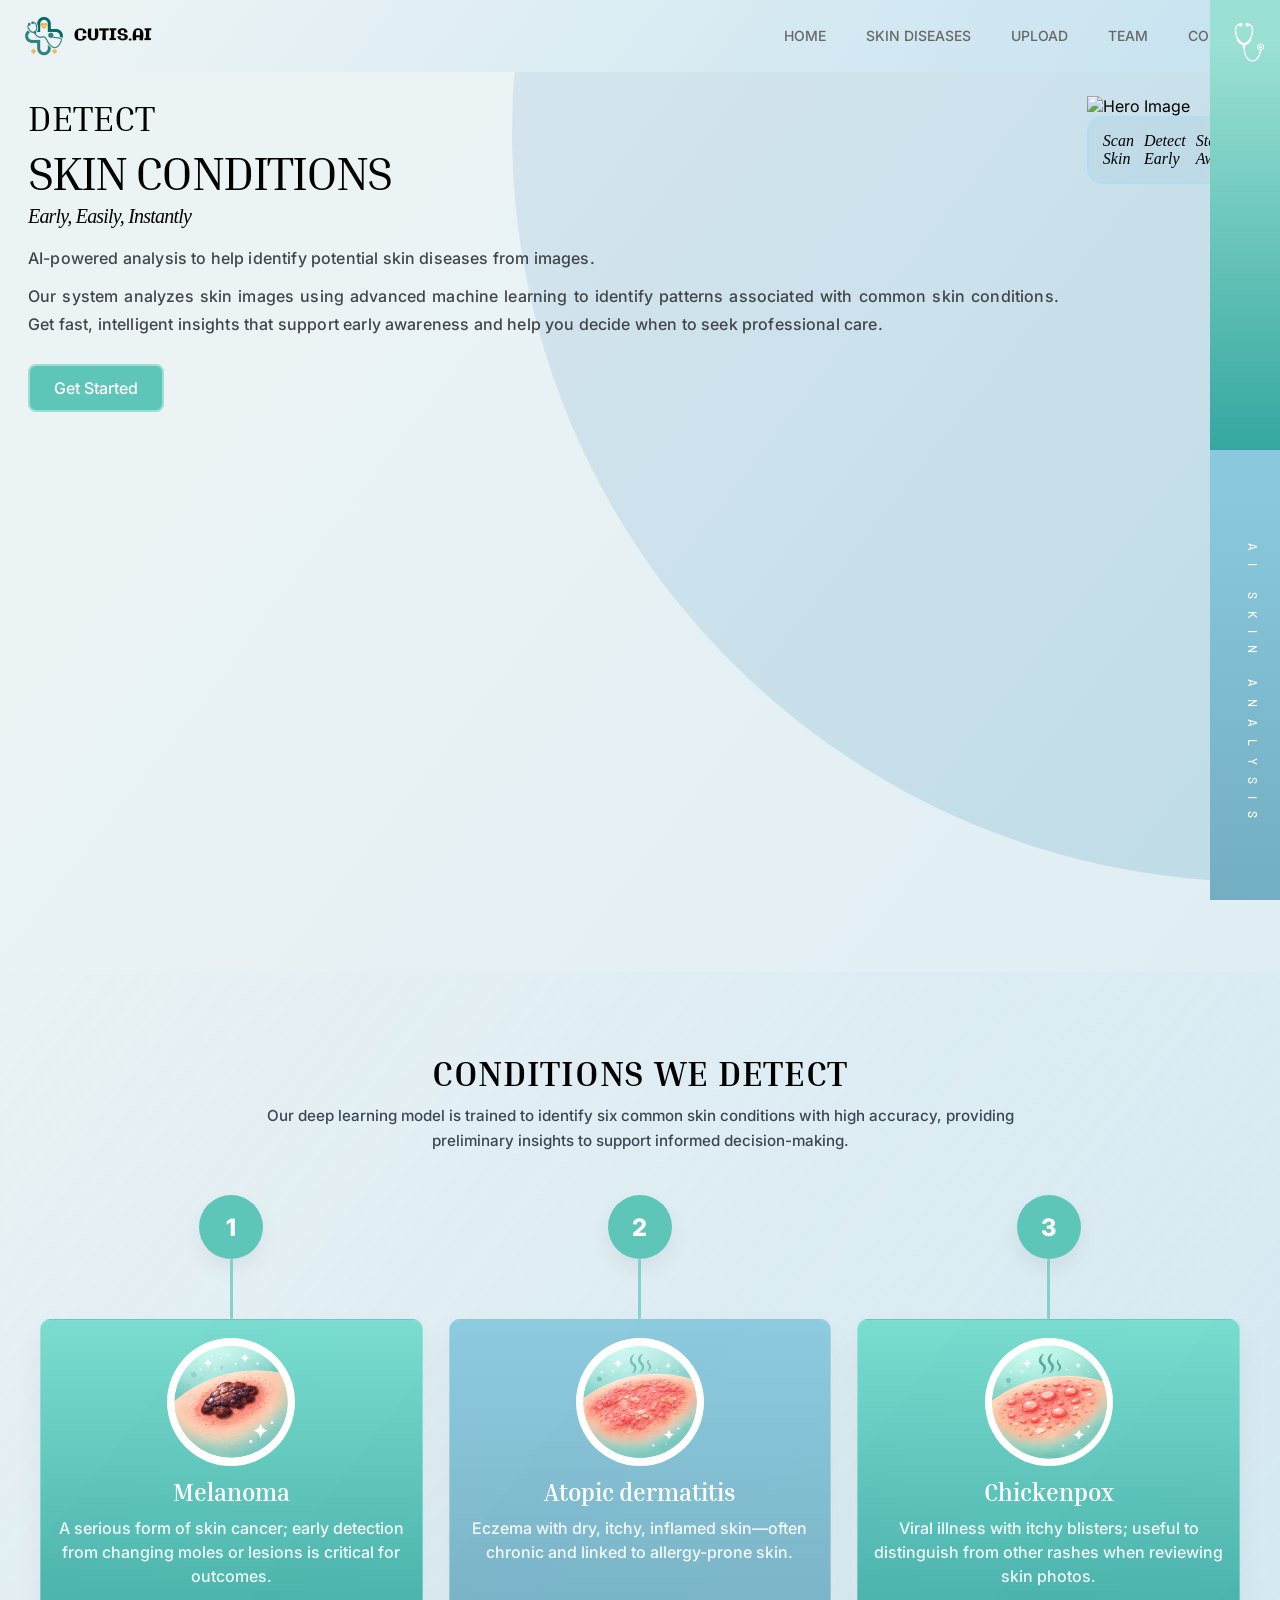
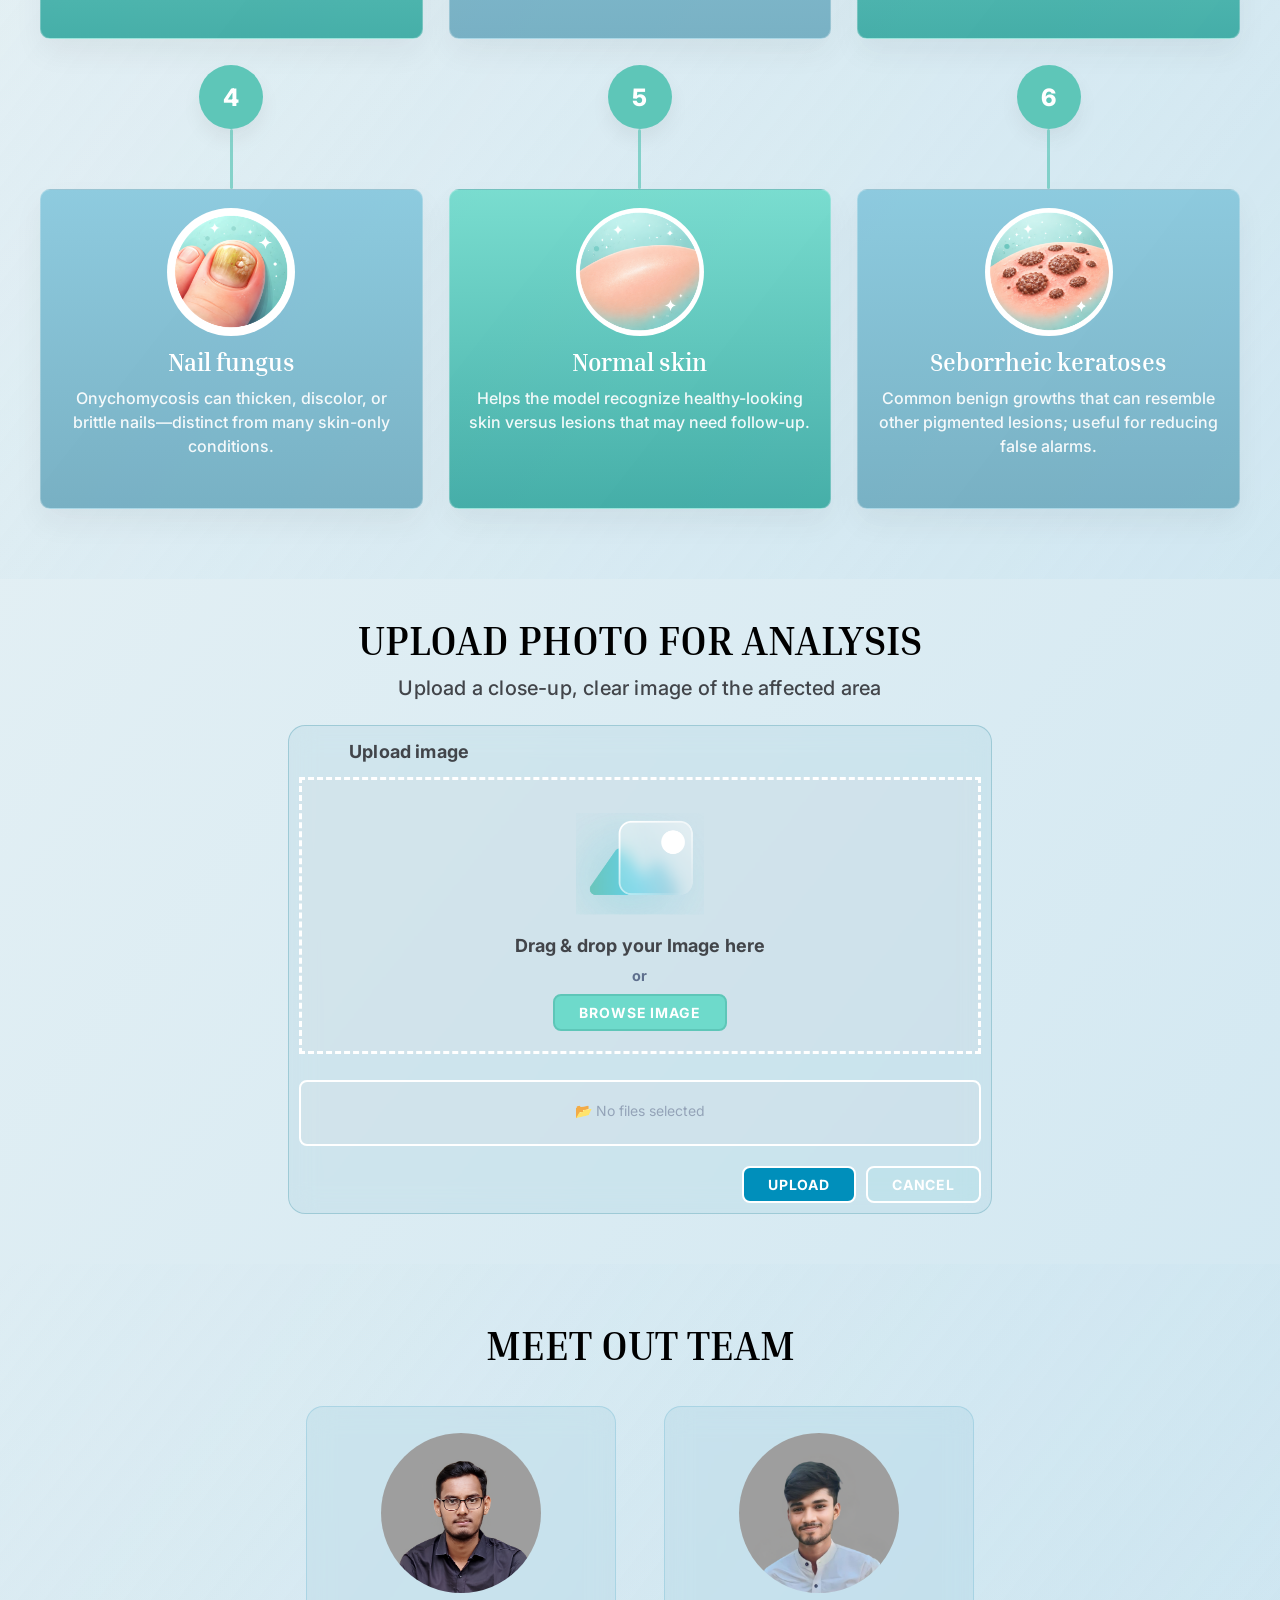
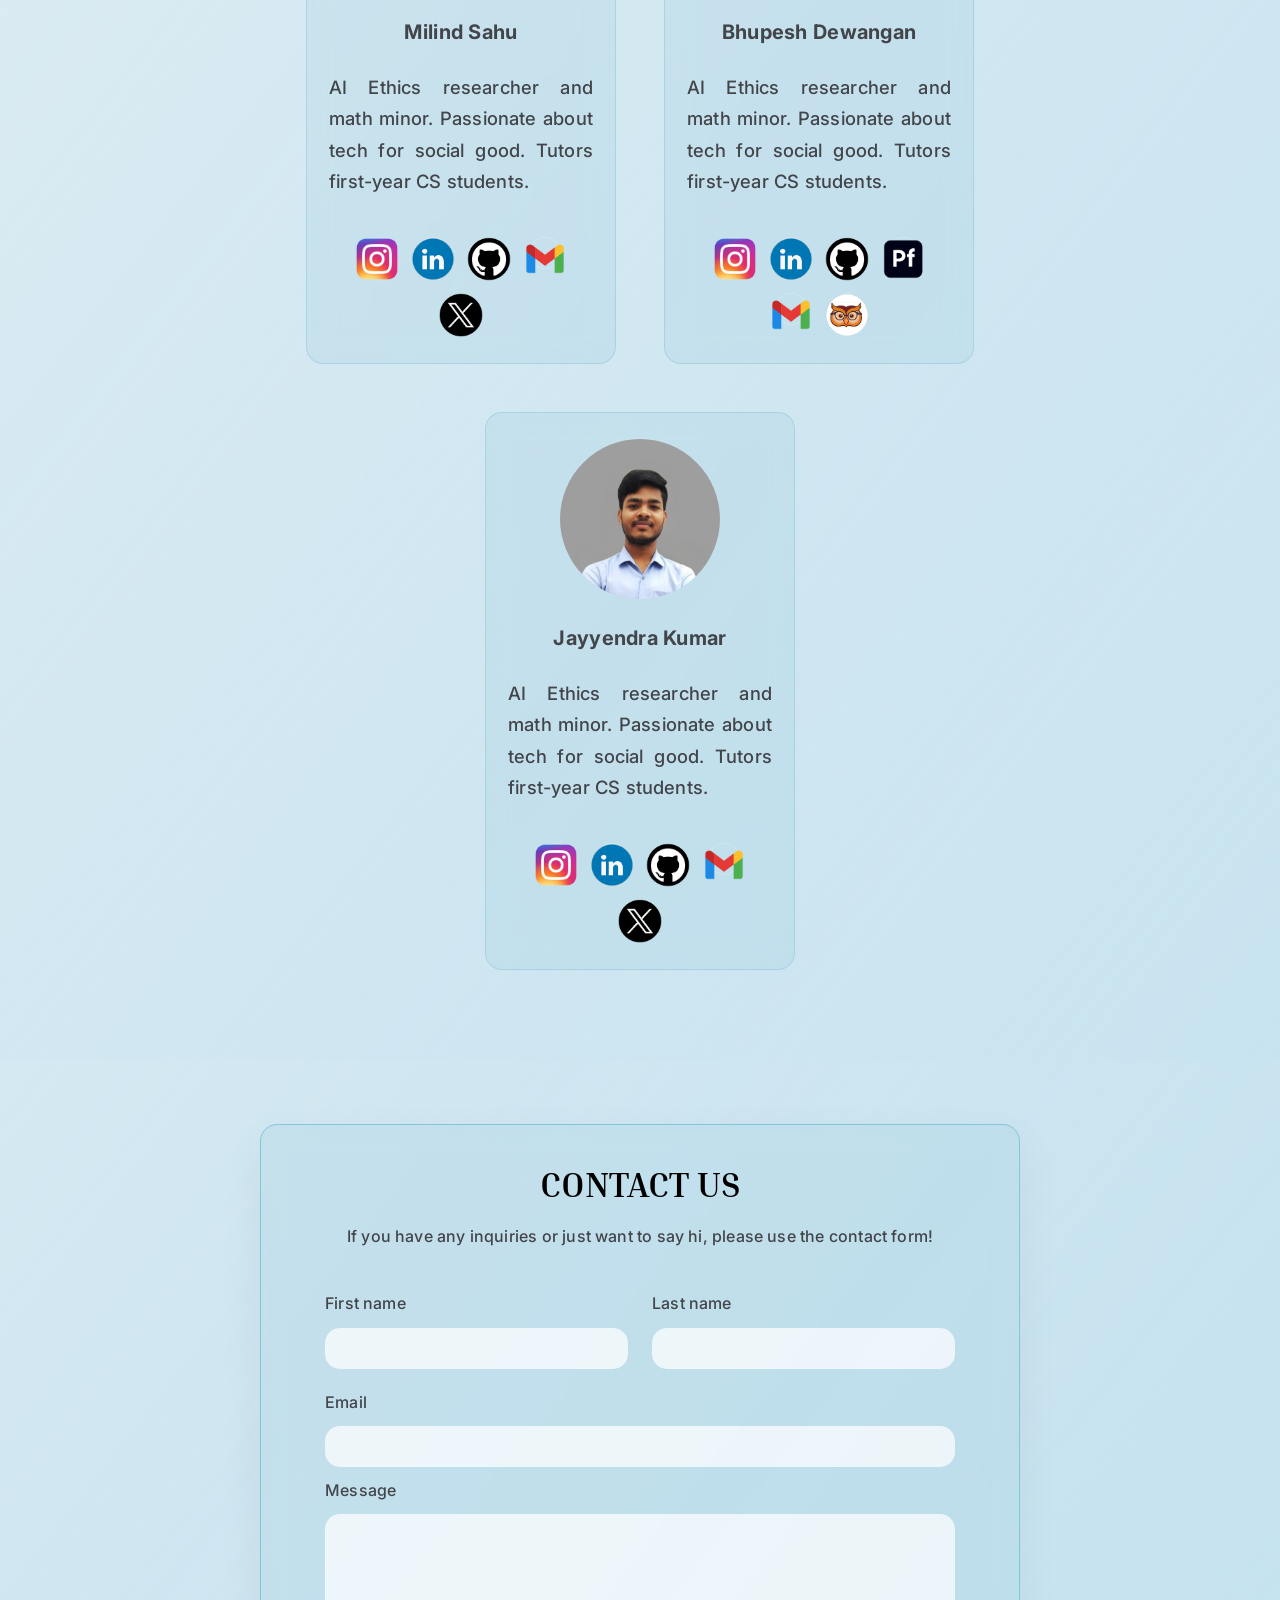
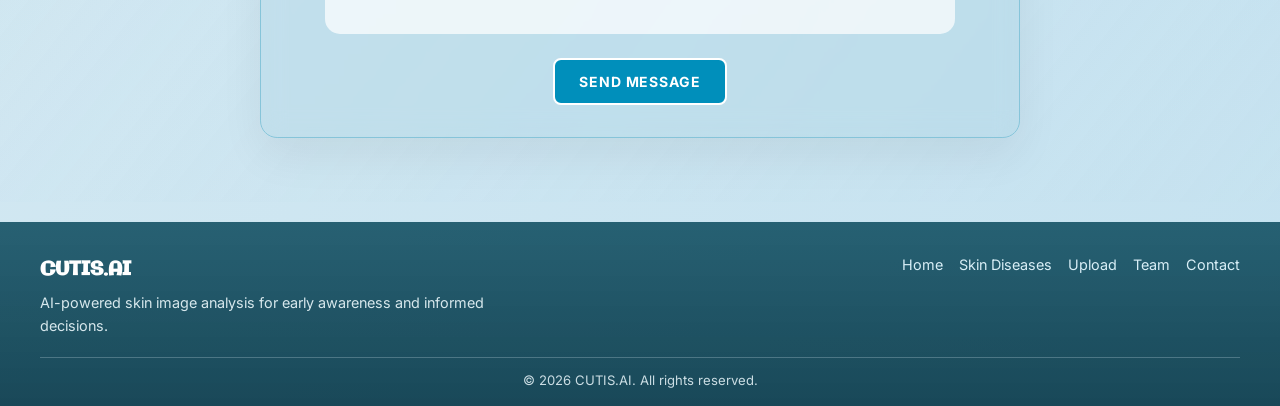
==== commit e59c97df: "Merge branch 'main' into Footer" ====
--- a/index.html
+++ b/index.html
@@ -443,4 +443,4 @@
   <script src="script.js"></script>
 </body>
 
-</html>+</html>
--- a/style.css
+++ b/style.css
@@ -1470,4 +1470,4 @@
     font-size: 1rem;
     line-height: 1.65;
   }
-}+}
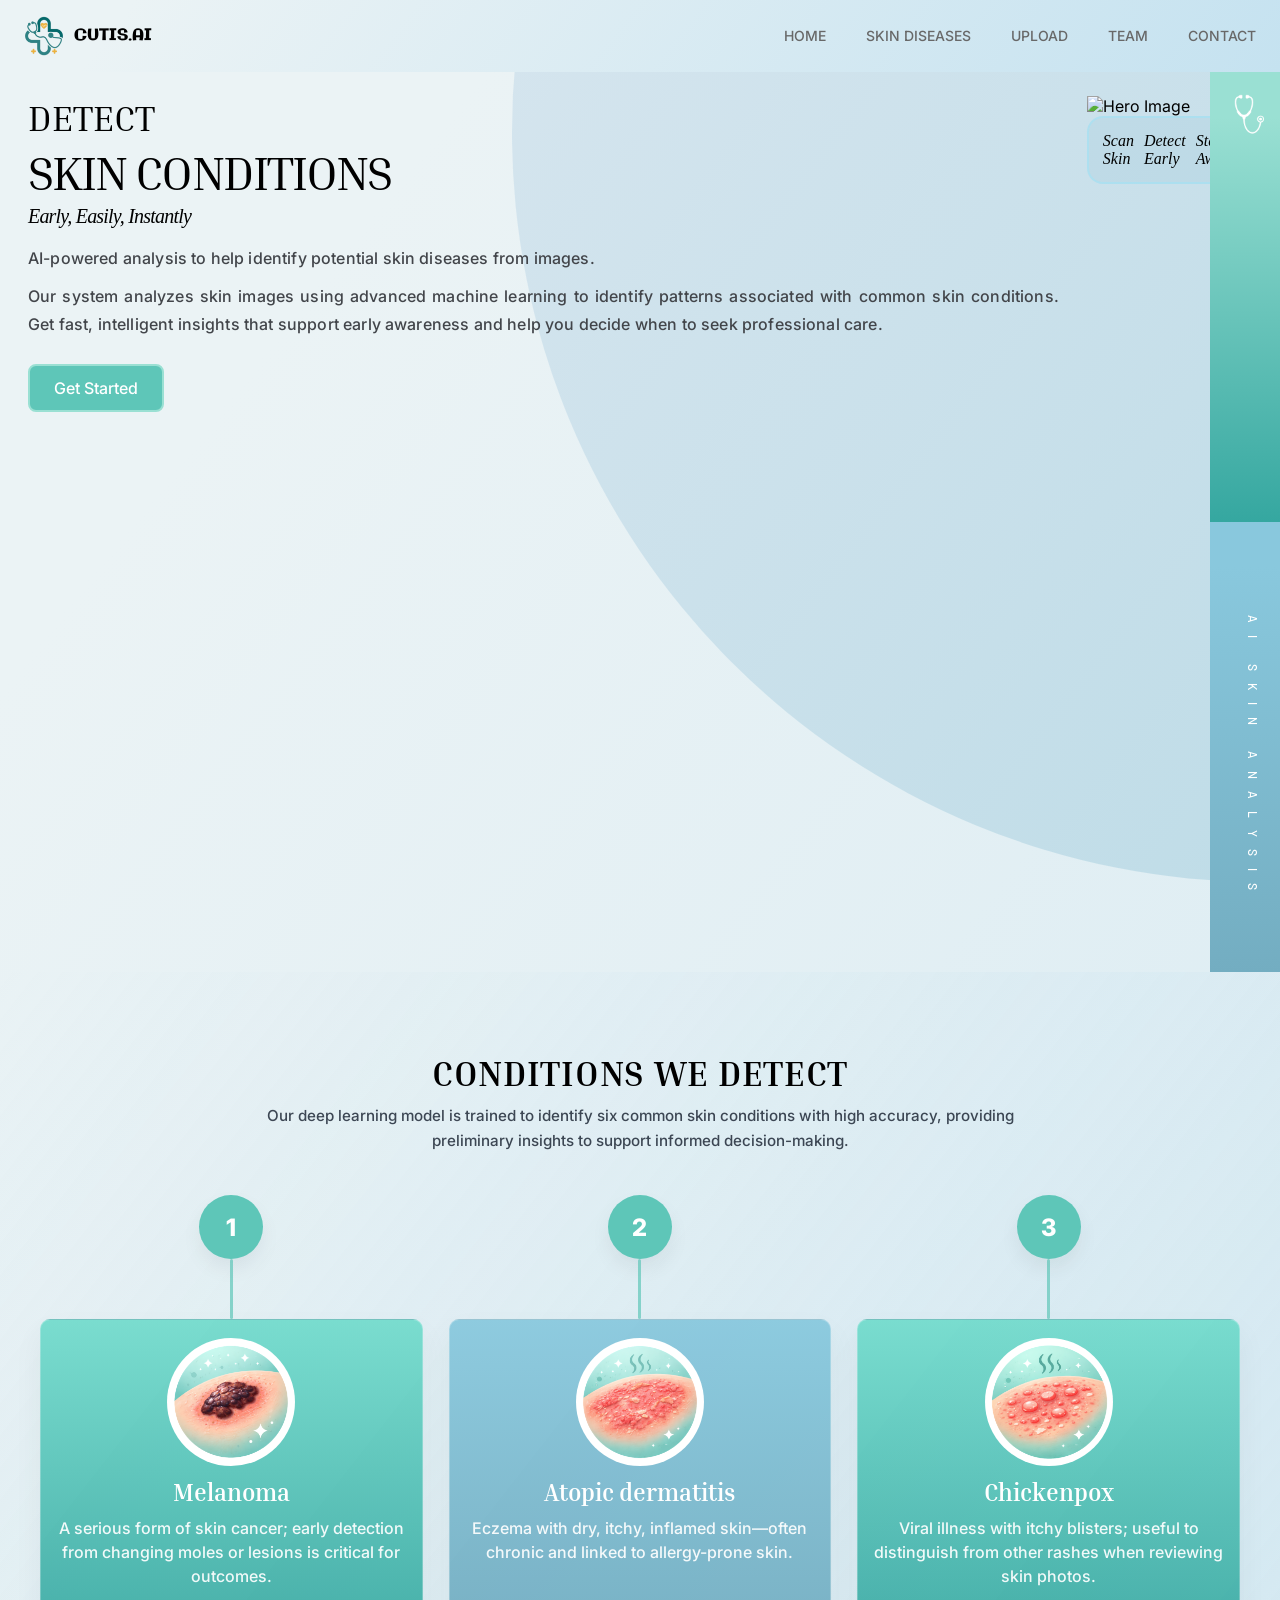
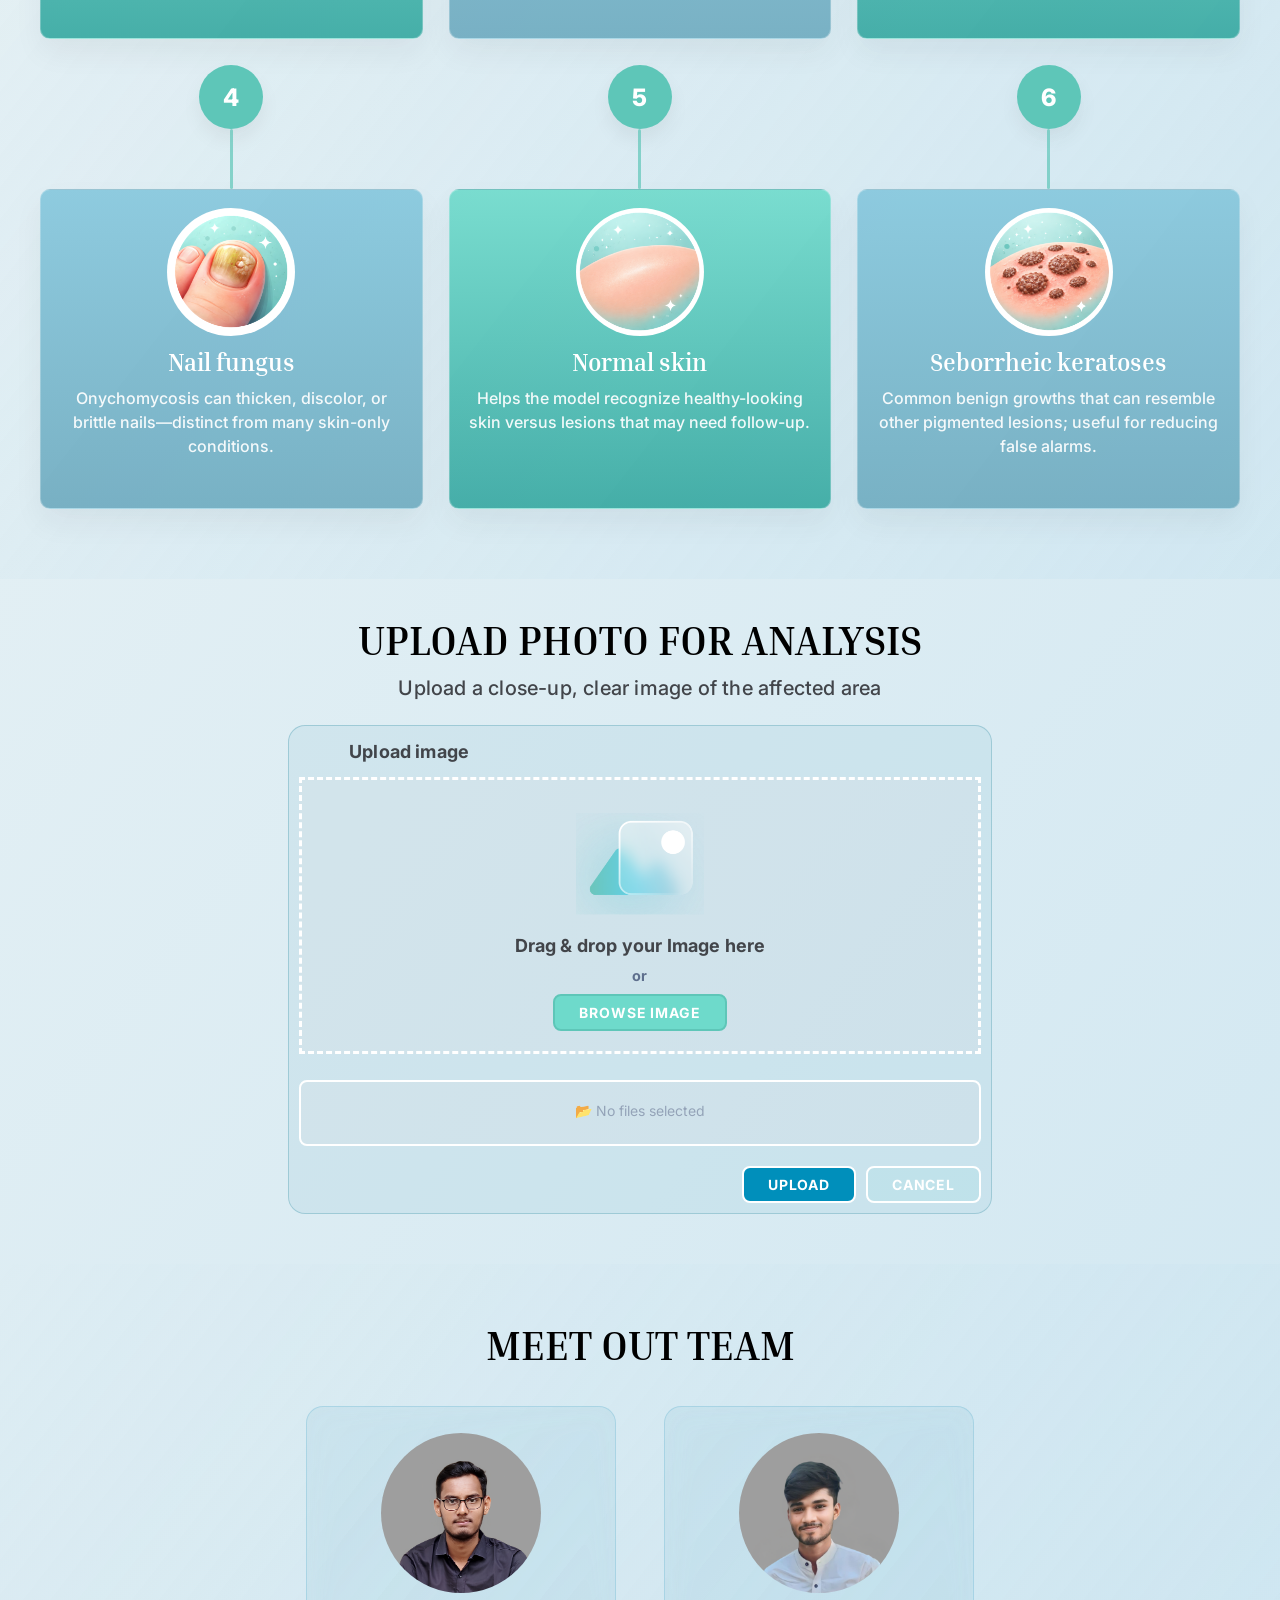
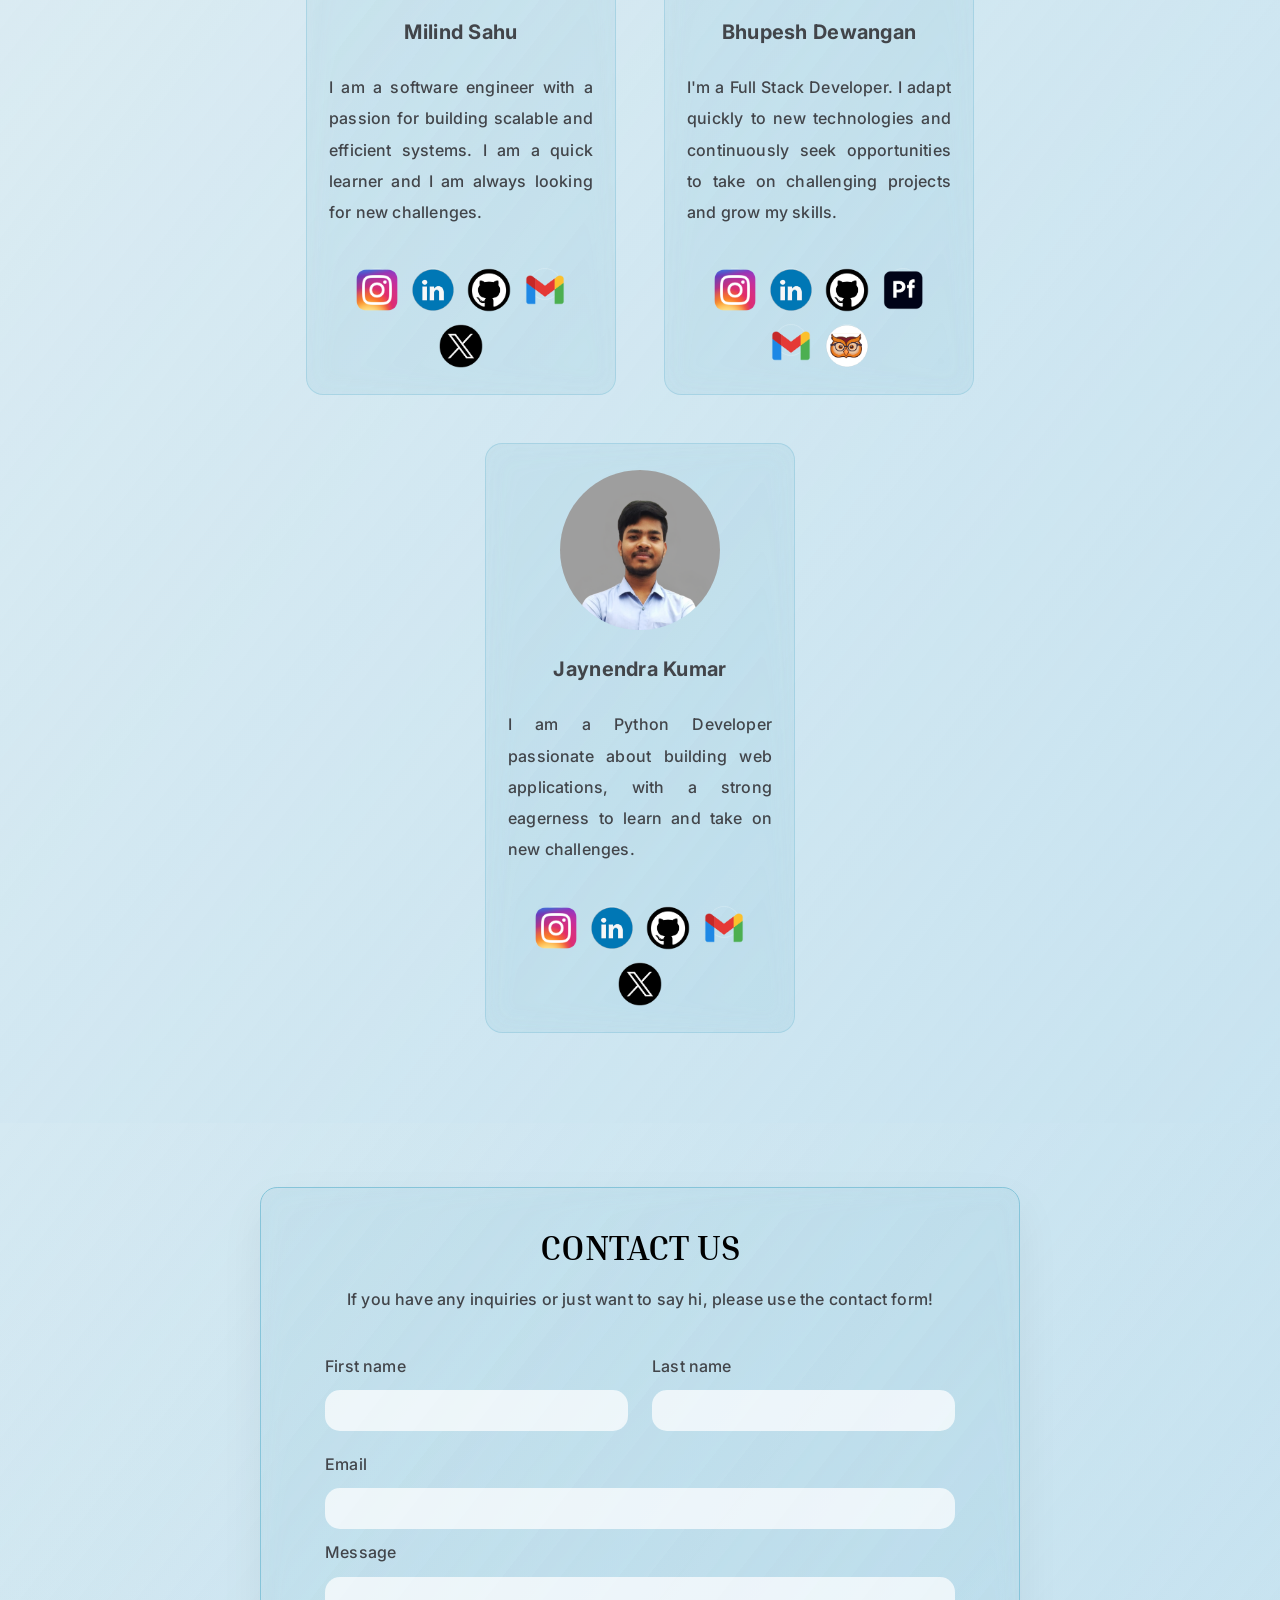
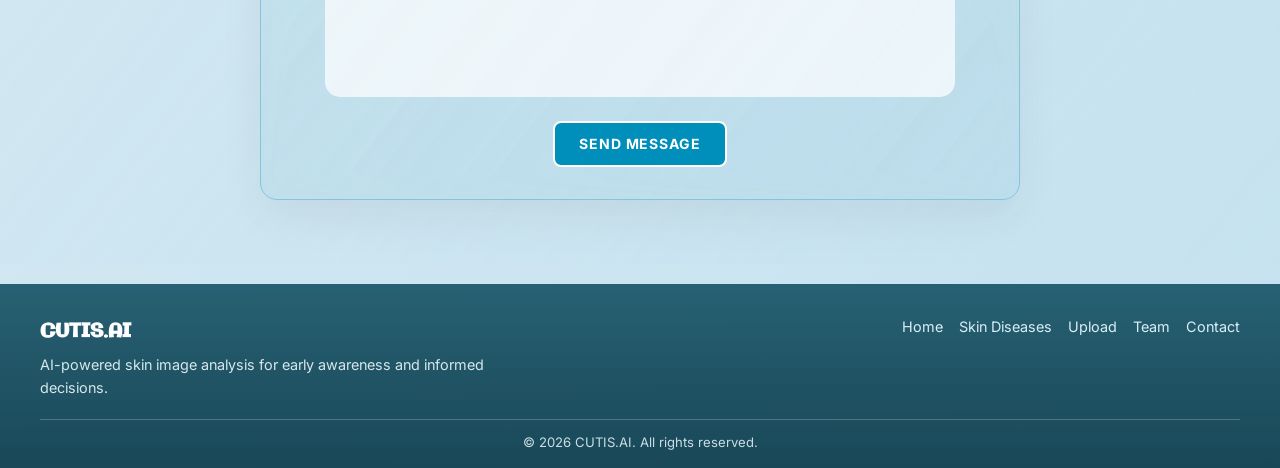
==== commit 6c783345: "Added image preview Option and update data in Meet our Team Section" ====
--- a/index.html
+++ b/index.html
@@ -205,6 +205,9 @@
           <span> BROWSE IMAGE </span>
         </button>
       </div>
+      <div id="imagePreviewContainer" class="image-preview" style="display: none;">
+        <img id="imagePreview" src="" alt="Selected preview" />
+      </div>
 
       <!-- Dynamic file list with progress and actions (like File.png 30.07% style) -->
       <div class="file-upload-progress">
@@ -218,27 +221,27 @@
       </div>
 
       <!-- Prediction Result -->
-      <div id="predictionResult" class="prediction-result" style="display: none; margin-top: 2rem; padding: 2rem; background: rgba(255, 255, 255, 0.05); border-radius: 12px; border: 1px solid rgba(255, 255, 255, 0.1);">
-        <h2 style="color: #fff; margin-bottom: 1rem; font-family: 'Barlow', sans-serif;">Analysis Result</h2>
-        <div style="display: flex; gap: 2rem; align-items: center; flex-wrap: wrap;">
-          <div id="resultImageContainer" style="flex: 1; min-width: 200px;">
-            <img id="resultImage" src="" alt="Analyzed Image" style="width: 100%; border-radius: 8px; border: 2px solid #3b82f6;" />
-          </div>
-          <div style="flex: 2; min-width: 250px;">
-            <div style="margin-bottom: 1.5rem;">
-              <span style="color: #94a3b8; font-size: 0.9rem; text-transform: uppercase; letter-spacing: 1px;">Condition Detected</span>
-              <h3 id="detectedClass" style="color: #3b82f6; font-size: 2rem; margin: 0.5rem 0;">-</h3>
+      <div id="predictionResult" class="prediction-result" style="display: none;">
+        <h2 class="prediction-title">Analysis Result</h2>
+        <div class="prediction-grid">
+          <div id="resultImageContainer" class="prediction-image-wrap">
+            <img id="resultImage" src="" alt="Analyzed Image" class="prediction-image" />
+          </div>
+          <div class="prediction-content">
+            <div class="prediction-block">
+              <span class="prediction-label">Condition Detected</span>
+              <h3 id="detectedClass" class="prediction-condition">-</h3>
             </div>
-            <div style="margin-bottom: 1.5rem;">
-              <span style="color: #94a3b8; font-size: 0.9rem; text-transform: uppercase; letter-spacing: 1px;">Confidence Score</span>
-              <div style="display: flex; align-items: center; gap: 1rem; margin-top: 0.5rem;">
-                <div style="flex: 1; height: 8px; background: rgba(255, 255, 255, 0.1); border-radius: 4px; overflow: hidden;">
-                  <div id="confidenceBar" style="height: 100%; background: #3b82f6; width: 0%;"></div>
+            <div class="prediction-block">
+              <span class="prediction-label">Confidence Score</span>
+              <div class="confidence-row">
+                <div class="confidence-track">
+                  <div id="confidenceBar" class="confidence-fill"></div>
                 </div>
-                <span id="confidenceValue" style="color: #fff; font-weight: 700; min-width: 50px;">0%</span>
+                <span id="confidenceValue" class="confidence-value">0%</span>
               </div>
             </div>
-            <p id="resultDisclaimer" style="color: #94a3b8; font-size: 0.85rem; font-style: italic;">
+            <p id="resultDisclaimer" class="prediction-disclaimer">
               Disclaimer: This analysis is for informational purposes only. Please consult a medical professional for an accurate diagnosis.
             </p>
           </div>
@@ -263,8 +266,7 @@
         />
         <h3 class="team-name">Milind Sahu</h3>
         <p class="team-desc">
-          AI Ethics researcher and math minor. Passionate about tech for
-          social good. Tutors first-year CS students.
+          I am a software engineer with a passion for building scalable and efficient systems. I am a quick learner and I am always looking for new challenges.
         </p>
         <div class="team-social-links">
           <a class="team-social-link" href="https://www.instagram.com/milindsahu21/" target="_blank"
@@ -305,8 +307,7 @@
         />
         <h3 class="team-name">Bhupesh Dewangan</h3>
         <p class="team-desc">
-          AI Ethics researcher and math minor. Passionate about tech for
-          social good. Tutors first-year CS students.
+          I'm a Full Stack Developer. I adapt quickly to new technologies and continuously seek opportunities to take on challenging projects and grow my skills.
         </p>
         <div class="team-social-links">
           <a class="team-social-link" href="https://www.instagram.com/bhupesh_dewangan_16/" target="_blank"
@@ -349,10 +350,9 @@
           loading="lazy"
           decoding="async"
         />
-        <h3 class="team-name">Jayyendra Kumar</h3>
+        <h3 class="team-name">Jaynendra Kumar</h3>
         <p class="team-desc">
-          AI Ethics researcher and math minor. Passionate about tech for
-          social good. Tutors first-year CS students.
+          I am a Python Developer passionate about building web applications, with a strong eagerness to learn and take on new challenges.
         </p>
         <div class="team-social-links">
 
@@ -443,4 +443,4 @@
   <script src="script.js"></script>
 </body>
 
-</html>
+</html>
--- a/style.css
+++ b/style.css
@@ -9,6 +9,10 @@
   overflow-x: hidden;
   background: #ebf3f5;
   background: linear-gradient(128deg, #ebf3f5 10%, #c5e2f0 100%);
+}
+
+html {
+  scroll-behavior: smooth;
 }
 
 .hero-container {
@@ -264,6 +268,7 @@
   height: 1500px;
   bottom: 2%;
   left: 40%;
+  animation: floatSlow 16s ease-in-out infinite;
 }
 
 .circle2 {
@@ -271,6 +276,7 @@
   height: 500px;
   bottom: -60%;
   left: 5%;
+  animation: floatSlow 20s ease-in-out infinite reverse;
 }
 
 .label {
@@ -421,6 +427,23 @@
 .browse-button:hover {
   background: #5ec6b8;
   border-color: #4db0a3;
+}
+
+.browse-button,
+.btn-primary,
+.btn-secondary,
+.start-btn,
+.send-message-btn {
+  transition: transform 0.2s ease, box-shadow 0.2s ease, background-color 0.2s ease;
+}
+
+.browse-button:hover,
+.btn-primary:hover,
+.btn-secondary:hover,
+.start-btn:hover,
+.send-message-btn:hover {
+  transform: translateY(-2px);
+  box-shadow: 0 8px 16px rgba(0, 0, 0, 0.12);
 }
 
 /* hidden file input */
@@ -498,6 +521,23 @@
   margin-top: 1rem;
 }
 
+.image-preview {
+  width: 36.0625rem;
+  margin: 0.5rem auto 0;
+  border-radius: 0.75rem;
+  border: 2px solid rgba(255, 255, 255, 0.8);
+  background: rgba(217, 217, 217, 0.25);
+  padding: 0.6rem;
+}
+
+.image-preview img {
+  display: block;
+  width: 100%;
+  max-height: 300px;
+  object-fit: cover;
+  border-radius: 0.5rem;
+}
+
 /* File list container - single file only */
 .file-list {
   display: flex;
@@ -509,7 +549,7 @@
 .file-item {
   background: rgba(217, 217, 217, 0.2);
   border-radius: 1rem;
-  transition: all 0.2s ease;
+  transition: transform 0.2s ease, box-shadow 0.2s ease;
   box-shadow: 0 1px 3px rgba(0, 0, 0, 0.03);
 }
 
@@ -638,6 +678,112 @@
   color: #94a3b8;
   font-size: 0.875rem;
   font-family: "Inter", monospace;
+}
+
+.prediction-result {
+  margin-top: 1.4rem;
+  border-radius: 1rem;
+  border: 1px solid rgba(136, 184, 206, 0.45);
+  background: linear-gradient(135deg, rgba(13, 90, 120, 0.95), rgba(5, 57, 82, 0.95));
+  box-shadow: 0 14px 30px rgba(0, 0, 0, 0.12);
+  padding: 1.4rem;
+  color: #f8fbff;
+  animation: fadeUp 0.45s ease;
+}
+
+.prediction-title {
+  margin-bottom: 1rem;
+  font-family: "Barlow", sans-serif;
+  letter-spacing: 0.02em;
+  font-weight: 700;
+}
+
+.prediction-grid {
+  display: grid;
+  grid-template-columns: minmax(200px, 1fr) minmax(260px, 1.7fr);
+  gap: 1.1rem;
+  align-items: center;
+}
+
+.prediction-image-wrap {
+  border-radius: 0.75rem;
+  border: 1px solid rgba(59, 130, 246, 0.65);
+  overflow: hidden;
+  background: rgba(255, 255, 255, 0.06);
+}
+
+.prediction-image {
+  display: block;
+  width: 100%;
+  height: 100%;
+  max-height: 260px;
+  object-fit: cover;
+}
+
+.prediction-content {
+  display: flex;
+  flex-direction: column;
+  gap: 1rem;
+}
+
+.prediction-block {
+  background: rgba(255, 255, 255, 0.06);
+  border: 1px solid rgba(255, 255, 255, 0.08);
+  border-radius: 0.75rem;
+  padding: 0.9rem;
+}
+
+.prediction-label {
+  color: #a7c8dc;
+  font-size: 0.78rem;
+  text-transform: uppercase;
+  letter-spacing: 0.08em;
+  font-weight: 700;
+}
+
+.prediction-condition {
+  margin-top: 0.35rem;
+  color: #7dc8ff;
+  font-size: 1.6rem;
+  line-height: 1.2;
+}
+
+.confidence-row {
+  margin-top: 0.65rem;
+  display: flex;
+  align-items: center;
+  gap: 0.7rem;
+}
+
+.confidence-track {
+  flex: 1;
+  height: 10px;
+  background: rgba(255, 255, 255, 0.14);
+  border-radius: 999px;
+  overflow: hidden;
+}
+
+.confidence-fill {
+  height: 100%;
+  width: 0%;
+  border-radius: inherit;
+  background: linear-gradient(90deg, #39bdfd, #5b8dff);
+  transition: width 0.35s ease;
+}
+
+.confidence-value {
+  min-width: 56px;
+  text-align: right;
+  font-weight: 700;
+  color: #ecf7ff;
+}
+
+.prediction-disclaimer {
+  margin-top: 0.25rem;
+  color: #bfd9e9;
+  font-size: 0.82rem;
+  line-height: 1.4;
+  font-style: italic;
 }
 
 @keyframes slideIn {
@@ -834,6 +980,12 @@
   border: 1.5px solid rgba(134, 196, 217, 0.45);
   background: rgba(125, 185, 206, 0.15);
   backdrop-filter: blur(13.058648109436035px);
+  transition: transform 0.2s ease, box-shadow 0.2s ease;
+}
+
+.team-card:hover {
+  transform: translateY(-4px);
+  box-shadow: 0 10px 24px rgba(0, 0, 0, 0.08);
 }
 
 .team-avatar {
@@ -860,7 +1012,7 @@
   color: #42454a;
   text-align: justify;
   font-family: Inter;
-  font-size: 1.14838rem;
+  font-size: 1rem;
   font-style: normal;
   font-weight: 500;
   line-height: 1.95225rem;
@@ -1092,6 +1244,53 @@
   text-align: center;
   box-shadow: 0 14px 30px rgba(0, 0, 0, 0.05);
   border: 1px solid rgba(255, 255, 255, 0.25);
+  transition: transform 0.2s ease, box-shadow 0.2s ease;
+}
+
+.condition-panel:hover {
+  transform: translateY(-4px);
+  box-shadow: 0 16px 34px rgba(0, 0, 0, 0.09);
+}
+
+@keyframes fadeUp {
+  from {
+    opacity: 0;
+    transform: translateY(10px);
+  }
+
+  to {
+    opacity: 1;
+    transform: translateY(0);
+  }
+}
+
+@keyframes floatSlow {
+  0%,
+  100% {
+    transform: translateY(0);
+  }
+
+  50% {
+    transform: translateY(-10px);
+  }
+}
+
+.hero-container,
+.conditions-section,
+.upload-box,
+.team-section,
+.contact-section {
+  animation: fadeUp 0.5s ease both;
+}
+
+@media (prefers-reduced-motion: reduce) {
+  *,
+  *::before,
+  *::after {
+    animation: none !important;
+    transition: none !important;
+    scroll-behavior: auto !important;
+  }
 }
 
 .condition-green {
@@ -1216,7 +1415,8 @@
 
   .upload-container,
   .drop-zone,
-  .file-upload-progress {
+  .file-upload-progress,
+  .image-preview {
     width: min(100%, 44rem);
   }
 }
@@ -1384,6 +1584,14 @@
     padding: 16px;
   }
 
+  .prediction-grid {
+    grid-template-columns: 1fr;
+  }
+
+  .prediction-image {
+    max-height: 220px;
+  }
+
   .upload-img-icon {
     width: 5rem;
     height: 5rem;
@@ -1470,4 +1678,4 @@
     font-size: 1rem;
     line-height: 1.65;
   }
-}
+}
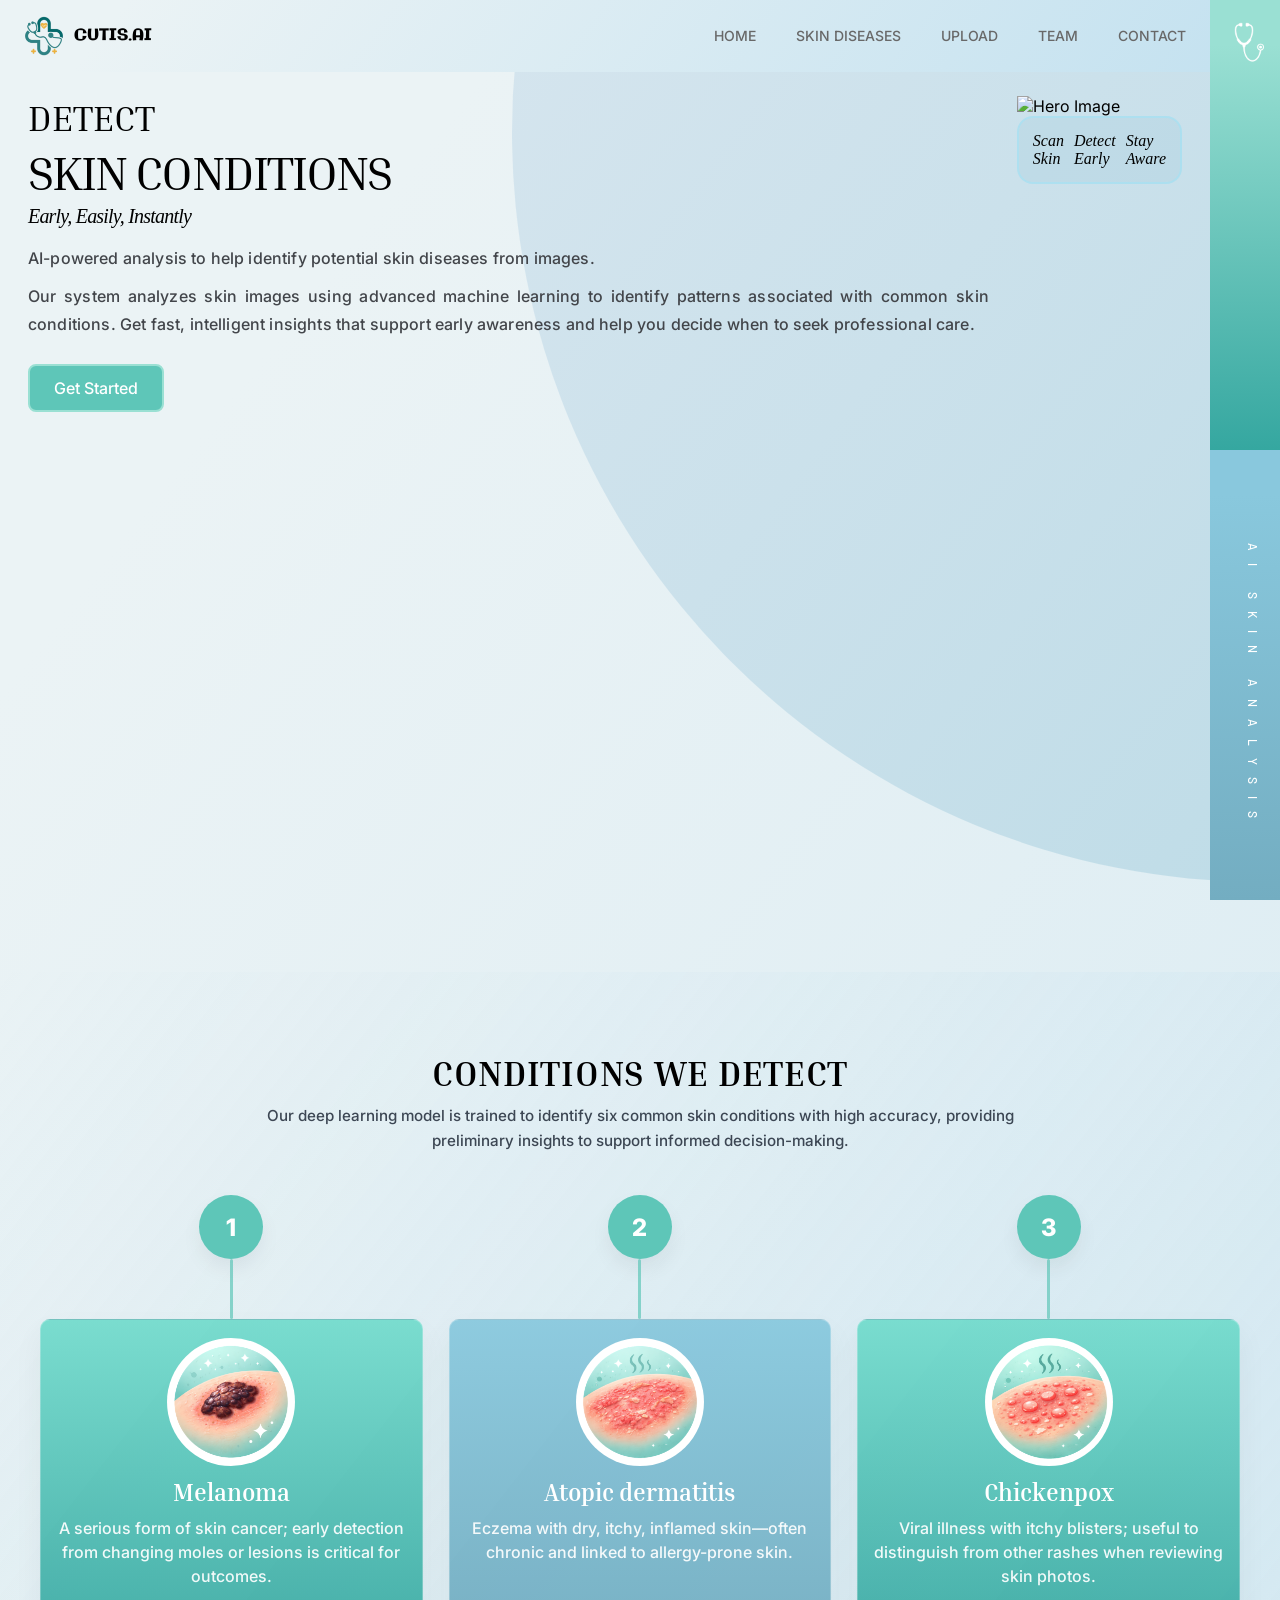
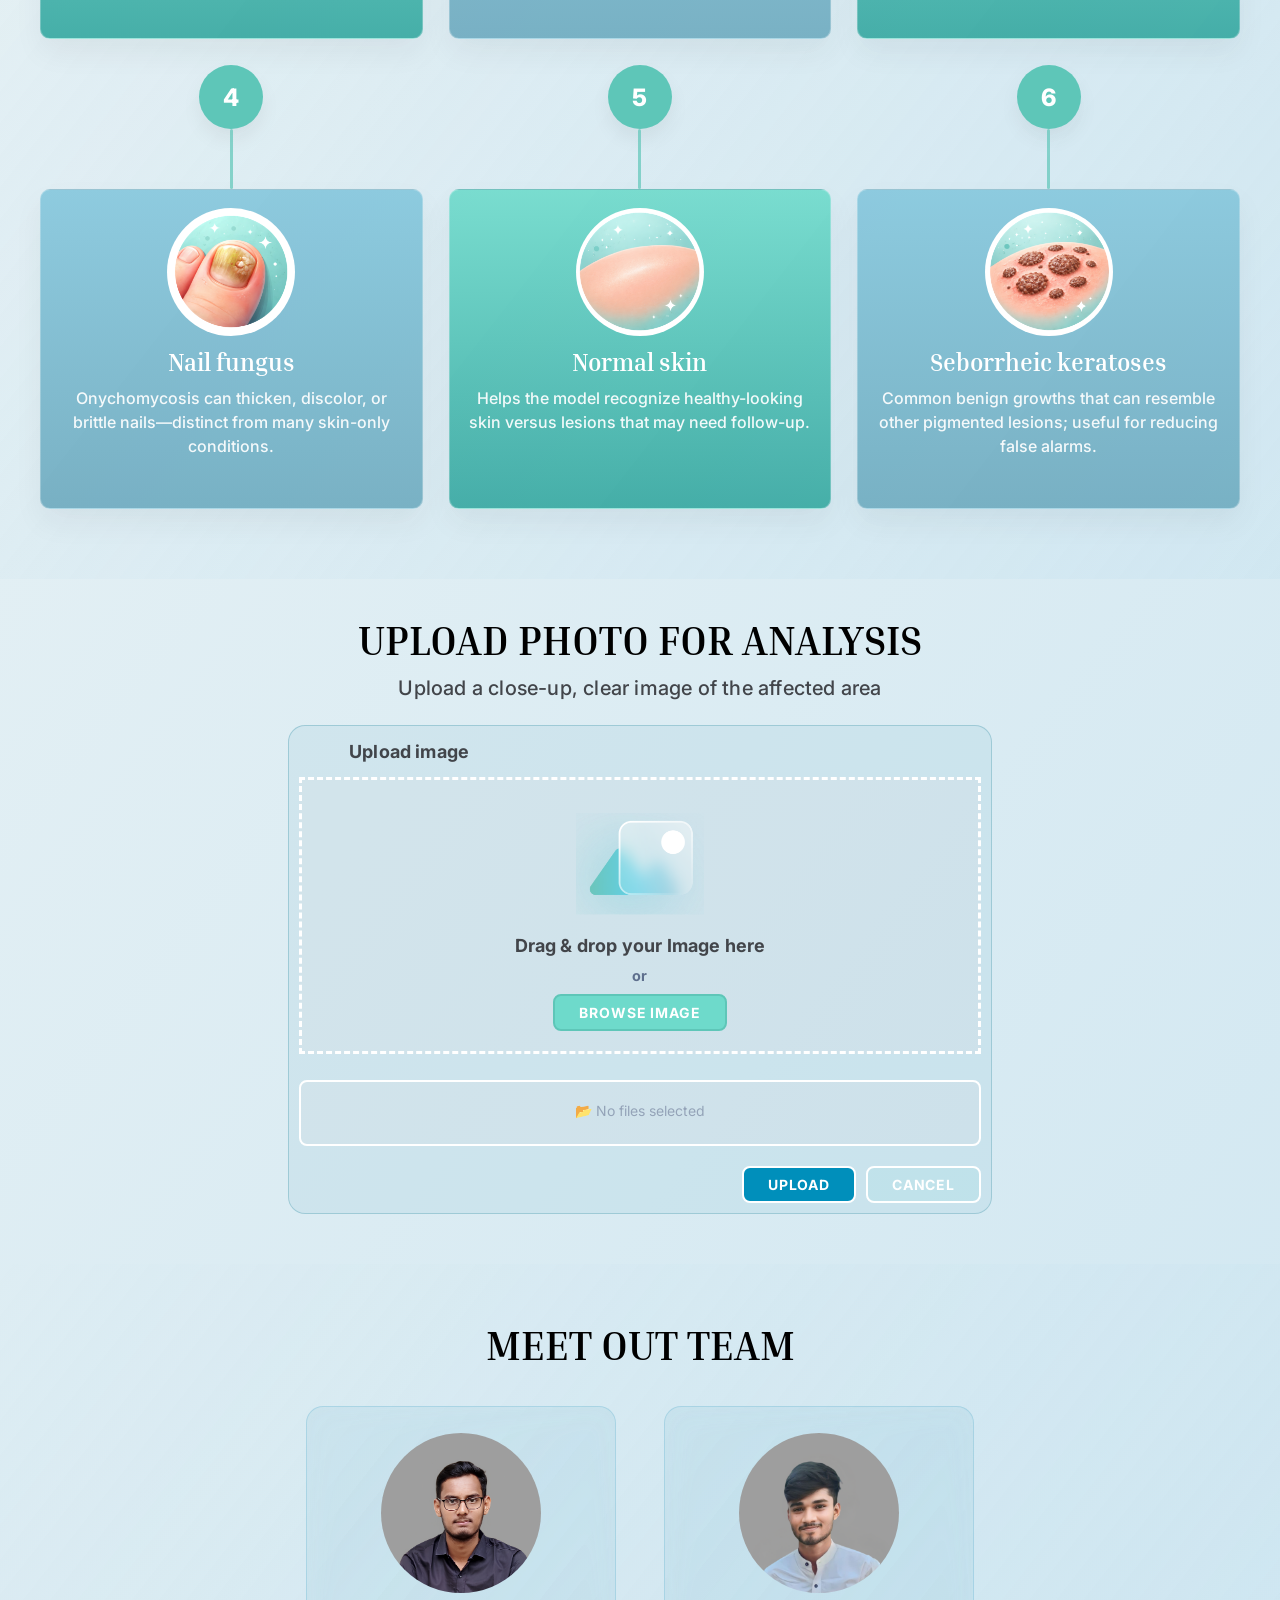
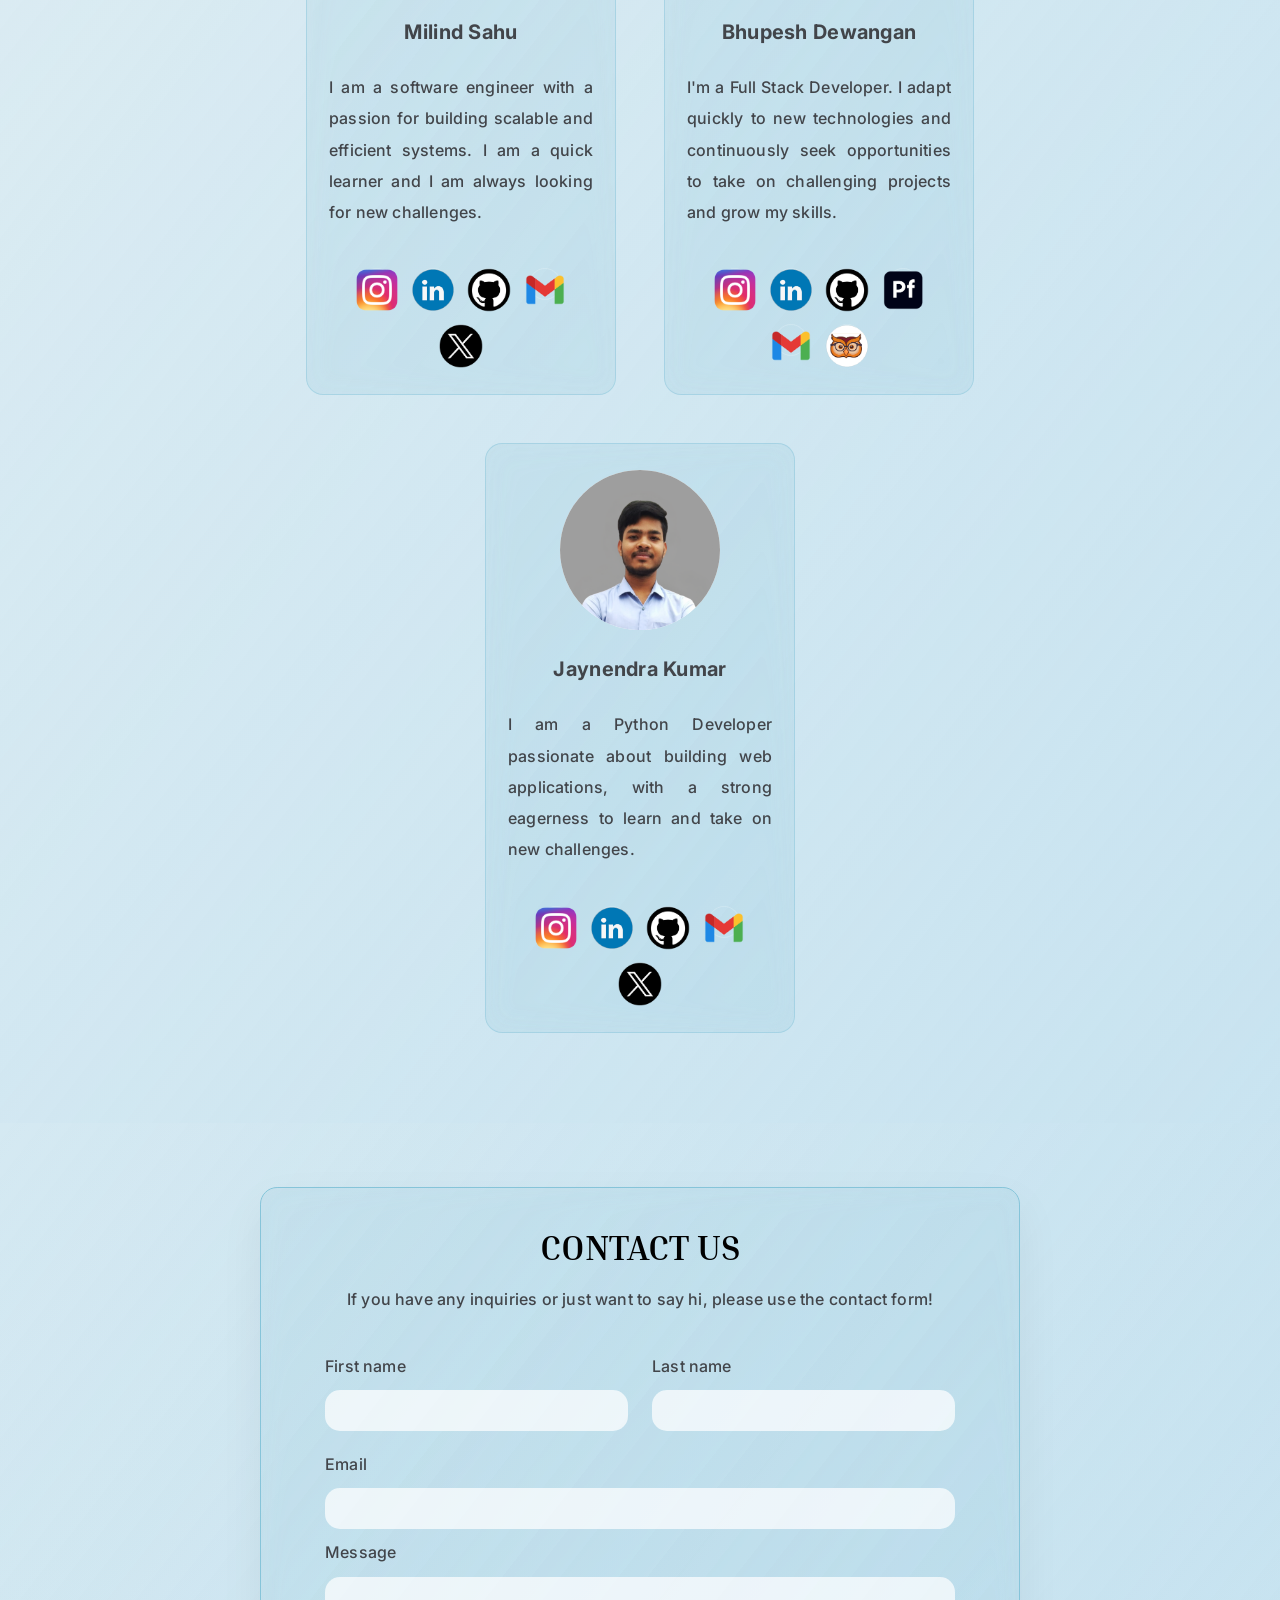
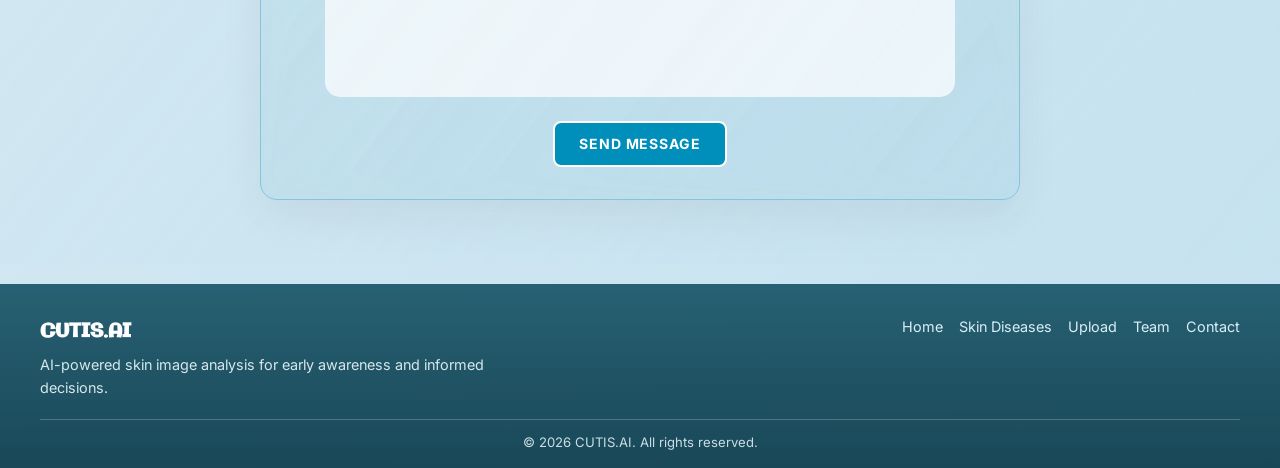
==== commit 99285b8e: "Improved Prediction Result-block design, fixed some design issues for Large-screens" ====
--- a/index.html
+++ b/index.html
@@ -5,7 +5,6 @@
   <meta charset="UTF-8" />
   <meta name="viewport" content="width=device-width, initial-scale=1.0" />
   <link rel="stylesheet" href="style.css" />
-  <link rel="stylesheet" href="conditions.css" />
   <link rel="icon" type="image/x-icon" href="images/logo.png" />
   <link rel="preconnect" href="https://fonts.googleapis.com" />
   <link rel="preconnect" href="https://fonts.gstatic.com" crossorigin />
@@ -25,7 +24,8 @@
       <img src="images/logo.png" alt="logo" class="logo-image" />
       <span class="title">CUTIS.AI</span>
     </div>
-    <button class="nav-toggle" type="button" aria-label="Toggle navigation menu" aria-expanded="false" aria-controls="mainNav">
+    <button class="nav-toggle" type="button" aria-label="Toggle navigation menu" aria-expanded="false"
+      aria-controls="mainNav">
       <span></span>
       <span></span>
       <span></span>
@@ -69,13 +69,13 @@
         </div>
       </div>
     </div>
-
-    <div class="right">
-      <div class="right-top"></div>
-      <div class="right-bottom"></div>
-      <img src="images/Doctors-logo.png" alt="Doctor Logo" />
-      <p class="rotated-text">AI SKIN ANALYSIS</p>
-    </div>
+  </div>
+
+  <div class="right">
+    <div class="right-top"></div>
+    <div class="right-bottom"></div>
+    <img src="images/Doctors-logo.png" alt="Doctor Logo" />
+    <p class="rotated-text">AI SKIN ANALYSIS</p>
   </div>
 
   <!-- Conditions we detect -->
@@ -213,21 +213,22 @@
       <div class="file-upload-progress">
         <span class="empty-progress">📂 No files selected</span>
       </div>
-
       <!-- UPLOAD / CANCEL buttons row -->
       <div class="action-buttons">
         <button class="btn btn-primary" id="uploadBtn">UPLOAD</button>
         <button class="btn btn-secondary" id="cancelBtn">CANCEL</button>
       </div>
-
-      <!-- Prediction Result -->
-      <div id="predictionResult" class="prediction-result" style="display: none;">
-        <h2 class="prediction-title">Analysis Result</h2>
-        <div class="prediction-grid">
-          <div id="resultImageContainer" class="prediction-image-wrap">
-            <img id="resultImage" src="" alt="Analyzed Image" class="prediction-image" />
-          </div>
-          <div class="prediction-content">
+    </div>
+
+    <!-- Prediction Result -->
+    <div id="predictionResult" class="prediction-result" style="display: none;">
+      <h2 class="prediction-title">Analysis Result</h2>
+      <div class="prediction-inner-card">
+        <div class="prediction-top-row">
+          <div id="resultImageContainer" class="result-image-container">
+            <img id="resultImage" src="" alt="Analyzed Image" class="result-image" />
+          </div>
+          <div class="prediction-blocks">
             <div class="prediction-block">
               <span class="prediction-label">Condition Detected</span>
               <h3 id="detectedClass" class="prediction-condition">-</h3>
@@ -241,11 +242,20 @@
                 <span id="confidenceValue" class="confidence-value">0%</span>
               </div>
             </div>
-            <p id="resultDisclaimer" class="prediction-disclaimer">
-              Disclaimer: This analysis is for informational purposes only. Please consult a medical professional for an accurate diagnosis.
-            </p>
-          </div>
-        </div>
+          </div>
+        </div>
+        <div class="prediction-disclaimer-card">
+          <span class="disclaimer-label">Disclaimer:</span>
+          <p id="resultDisclaimer" class="prediction-disclaimer"
+            style="color: #dc0d0dff; font-size: 0.75rem; font-weight: 500;">
+            This analysis is for informational purposes only. Please consult a medical professional for an accurate
+            diagnosis.
+          </p>
+        </div>
+      </div>
+      <div class="prediction-actions">
+        <button type="button" class="btn btn-primary" id="retryBtn">RETRY</button>
+        <button type="button" class="btn btn-secondary" id="resultCancelBtn">CANCEL</button>
       </div>
     </div>
   </div>
@@ -255,18 +265,12 @@
     <h2 class="team-title">MEET OUT TEAM</h2>
     <div class="team-cards">
       <article class="team-card">
-        <img
-          class="team-avatar"
-          src="images/team/Milind_pic.png"
-          alt="Milind Sahu"
-          width="160"
-          height="160"
-          loading="lazy"
-          decoding="async"
-        />
+        <img class="team-avatar" src="images/team/Milind_pic.png" alt="Milind Sahu" width="160" height="160"
+          loading="lazy" decoding="async" />
         <h3 class="team-name">Milind Sahu</h3>
         <p class="team-desc">
-          I am a software engineer with a passion for building scalable and efficient systems. I am a quick learner and I am always looking for new challenges.
+          I am a software engineer with a passion for building scalable and efficient systems. I am a quick learner and
+          I am always looking for new challenges.
         </p>
         <div class="team-social-links">
           <a class="team-social-link" href="https://www.instagram.com/milindsahu21/" target="_blank"
@@ -296,18 +300,12 @@
       </article>
 
       <article class="team-card">
-        <img
-          class="team-avatar"
-          src="images/team/Bhupesh_pic.png"
-          alt="Bhupesh Dewangan"
-          width="160"
-          height="160"
-          loading="lazy"
-          decoding="async"
-        />
+        <img class="team-avatar" src="images/team/Bhupesh_pic.png" alt="Bhupesh Dewangan" width="160" height="160"
+          loading="lazy" decoding="async" />
         <h3 class="team-name">Bhupesh Dewangan</h3>
         <p class="team-desc">
-          I'm a Full Stack Developer. I adapt quickly to new technologies and continuously seek opportunities to take on challenging projects and grow my skills.
+          I'm a Full Stack Developer. I adapt quickly to new technologies and continuously seek opportunities to take on
+          challenging projects and grow my skills.
         </p>
         <div class="team-social-links">
           <a class="team-social-link" href="https://www.instagram.com/bhupesh_dewangan_16/" target="_blank"
@@ -341,18 +339,12 @@
       </article>
 
       <article class="team-card">
-        <img
-          class="team-avatar"
-          src="images/team/Jaynendra_pic.png"
-          alt="Jayyendra Kumar"
-          width="160"
-          height="160"
-          loading="lazy"
-          decoding="async"
-        />
+        <img class="team-avatar" src="images/team/Jaynendra_pic.png" alt="Jayyendra Kumar" width="160" height="160"
+          loading="lazy" decoding="async" />
         <h3 class="team-name">Jaynendra Kumar</h3>
         <p class="team-desc">
-          I am a Python Developer passionate about building web applications, with a strong eagerness to learn and take on new challenges.
+          I am a Python Developer passionate about building web applications, with a strong eagerness to learn and take
+          on new challenges.
         </p>
         <div class="team-social-links">
 
--- a/style.css
+++ b/style.css
@@ -680,110 +680,237 @@
   font-family: "Inter", monospace;
 }
 
+/* PREDICTION RESULT DESIGN */
 .prediction-result {
-  margin-top: 1.4rem;
-  border-radius: 1rem;
-  border: 1px solid rgba(136, 184, 206, 0.45);
-  background: linear-gradient(135deg, rgba(13, 90, 120, 0.95), rgba(5, 57, 82, 0.95));
-  box-shadow: 0 14px 30px rgba(0, 0, 0, 0.12);
-  padding: 1.4rem;
-  color: #f8fbff;
-  animation: fadeUp 0.45s ease;
+  border-radius: 1.06944rem;
+  border: 1px solid #99c6d4e4;
+  background: rgba(125, 185, 206, 0.15);
+  backdrop-filter: blur(13.058648109436035px);
+  width: 43.8125rem;
+  display: flex;
+  flex-direction: column;
+  padding: 32px 24px;
+  animation: fadeUp 0.45s ease-out;
+  box-shadow: 0 14px 30px rgba(0, 0, 0, 0.05);
 }
 
 .prediction-title {
-  margin-bottom: 1rem;
+  text-align: center;
+  color: #2e3a4f;
   font-family: "Barlow", sans-serif;
-  letter-spacing: 0.02em;
+  font-size: 2rem;
   font-weight: 700;
-}
-
-.prediction-grid {
-  display: grid;
-  grid-template-columns: minmax(200px, 1fr) minmax(260px, 1.7fr);
-  gap: 1.1rem;
-  align-items: center;
-}
-
-.prediction-image-wrap {
-  border-radius: 0.75rem;
-  border: 1px solid rgba(59, 130, 246, 0.65);
+  margin-top: 0;
+  margin-bottom: 24px;
+  letter-spacing: 0.01em;
+}
+
+.prediction-inner-card {
+  background-color: rgba(94, 198, 184, 0.22);
+  border-radius: 20px;
+  padding: 24px;
+  display: flex;
+  flex-direction: column;
+  gap: 20px;
+  margin-bottom: 28px;
+}
+
+.prediction-top-row {
+  display: flex;
+  gap: 20px;
+  align-items: stretch;
+}
+
+.result-image-container {
+  width: 160px;
+  height: 160px;
+  flex-shrink: 0;
+  border-radius: 16px;
+  border: 4px solid #ffffff;
+  box-shadow: 0 8px 24px rgba(0, 0, 0, 0.1);
   overflow: hidden;
-  background: rgba(255, 255, 255, 0.06);
-}
-
-.prediction-image {
-  display: block;
+}
+
+.result-image {
   width: 100%;
   height: 100%;
-  max-height: 260px;
   object-fit: cover;
 }
 
-.prediction-content {
+.prediction-blocks {
   display: flex;
   flex-direction: column;
-  gap: 1rem;
+  gap: 12px;
+  flex: 1;
 }
 
 .prediction-block {
-  background: rgba(255, 255, 255, 0.06);
-  border: 1px solid rgba(255, 255, 255, 0.08);
-  border-radius: 0.75rem;
-  padding: 0.9rem;
+  background: #ffffff;
+  border-radius: 16px;
+  padding: 14px 20px;
+  display: flex;
+  flex-direction: column;
+  justify-content: center;
+  flex: 1;
 }
 
 .prediction-label {
-  color: #a7c8dc;
-  font-size: 0.78rem;
+  color: #64748b;
+  font-family: "Inter", sans-serif;
+  font-size: 0.72rem;
+  font-weight: 700;
   text-transform: uppercase;
-  letter-spacing: 0.08em;
-  font-weight: 700;
+  letter-spacing: 0.06em;
+  margin-bottom: 4px;
 }
 
 .prediction-condition {
-  margin-top: 0.35rem;
-  color: #7dc8ff;
-  font-size: 1.6rem;
-  line-height: 1.2;
+  color: #2e3a4f;
+  font-family: "Inter", sans-serif;
+  font-size: 1.55rem;
+  font-weight: 600;
+  margin: 0;
+  line-height: 1.25;
 }
 
 .confidence-row {
-  margin-top: 0.65rem;
-  display: flex;
-  align-items: center;
-  gap: 0.7rem;
+  display: flex;
+  align-items: center;
+  gap: 12px;
+  margin-top: 2px;
 }
 
 .confidence-track {
   flex: 1;
   height: 10px;
-  background: rgba(255, 255, 255, 0.14);
+  background: #eef5f8;
   border-radius: 999px;
   overflow: hidden;
 }
 
 .confidence-fill {
   height: 100%;
+  background: #008fbb;
+  border-radius: 999px;
   width: 0%;
-  border-radius: inherit;
-  background: linear-gradient(90deg, #39bdfd, #5b8dff);
-  transition: width 0.35s ease;
+  transition: width 0.8s cubic-bezier(0.4, 0, 0.2, 1);
 }
 
 .confidence-value {
-  min-width: 56px;
+  font-family: "Inter", sans-serif;
+  font-size: 0.92rem;
+  font-weight: 600;
+  color: #2e3a4f;
+  min-width: 54px;
   text-align: right;
+}
+
+.prediction-disclaimer-card {
+  background: #ffffff;
+  border-radius: 16px;
+  padding: 16px 20px;
+  display: flex;
+  flex-direction: column;
+  gap: 4px;
+}
+
+.disclaimer-label {
+  color: #64748b;
+  font-family: "Inter", sans-serif;
+  font-size: 0.72rem;
   font-weight: 700;
-  color: #ecf7ff;
+  text-transform: uppercase;
+  letter-spacing: 0.06em;
 }
 
 .prediction-disclaimer {
-  margin-top: 0.25rem;
-  color: #bfd9e9;
-  font-size: 0.82rem;
+  color: #ef4444;
+  font-family: "Inter", sans-serif;
+  font-size: 0.65rem;
+  font-weight: 700;
   line-height: 1.4;
-  font-style: italic;
+  text-transform: uppercase;
+  margin: 0;
+  letter-spacing: 0.02em;
+}
+
+.prediction-actions {
+  display: flex;
+  justify-content: flex-end;
+  gap: 14px;
+}
+
+.prediction-actions .btn {
+  padding: 12px 32px;
+  font-family: "Inter", sans-serif;
+  font-size: 0.85rem;
+  font-weight: 700;
+  border-radius: 8px;
+  letter-spacing: 0.05em;
+  text-transform: uppercase;
+  cursor: pointer;
+  transition: transform 0.2s ease, box-shadow 0.2s ease, background-color 0.2s ease, border-color 0.2s ease;
+}
+
+.prediction-actions .btn:hover {
+  transform: translateY(-2px);
+  box-shadow: 0 8px 16px rgba(0, 0, 0, 0.12);
+}
+
+.prediction-actions .btn-primary {
+  background: #008fbb;
+  border: 2px solid #008fbb;
+  color: #ffffff;
+}
+
+.prediction-actions .btn-primary:hover {
+  background: #0079a3;
+  border-color: #0079a3;
+}
+
+.prediction-actions .btn-secondary {
+  background: transparent;
+  border: 2px solid #ffffff;
+  color: #ffffff;
+}
+
+.prediction-actions .btn-secondary:hover {
+  background: rgba(255, 255, 255, 0.15);
+}
+
+@keyframes fadeUp {
+  from {
+    opacity: 0;
+    transform: translateY(15px);
+  }
+
+  to {
+    opacity: 1;
+    transform: translateY(0);
+  }
+}
+
+@media (max-width: 600px) {
+  .prediction-top-row {
+    flex-direction: column;
+    align-items: center;
+  }
+
+  .result-image-container {
+    width: 100%;
+    max-width: 200px;
+    height: 200px;
+  }
+
+  .prediction-block {
+    height: auto;
+    min-height: 74px;
+  }
+
+  .prediction-result {
+    width: 95%;
+    padding: 24px 16px;
+  }
 }
 
 @keyframes slideIn {
@@ -1265,6 +1392,7 @@
 }
 
 @keyframes floatSlow {
+
   0%,
   100% {
     transform: translateY(0);
@@ -1279,11 +1407,13 @@
 .conditions-section,
 .upload-box,
 .team-section,
-.contact-section {
+.contact-section,
+.right {
   animation: fadeUp 0.5s ease both;
 }
 
 @media (prefers-reduced-motion: reduce) {
+
   *,
   *::before,
   *::after {
@@ -1418,6 +1548,16 @@
   .file-upload-progress,
   .image-preview {
     width: min(100%, 44rem);
+  }
+}
+
+@media (max-width: 1280px) and (min-width: 993px) {
+  .topbar {
+    width: calc(100% - 70px);
+  }
+
+  .left {
+    width: calc(100% - 70px);
   }
 }
 
